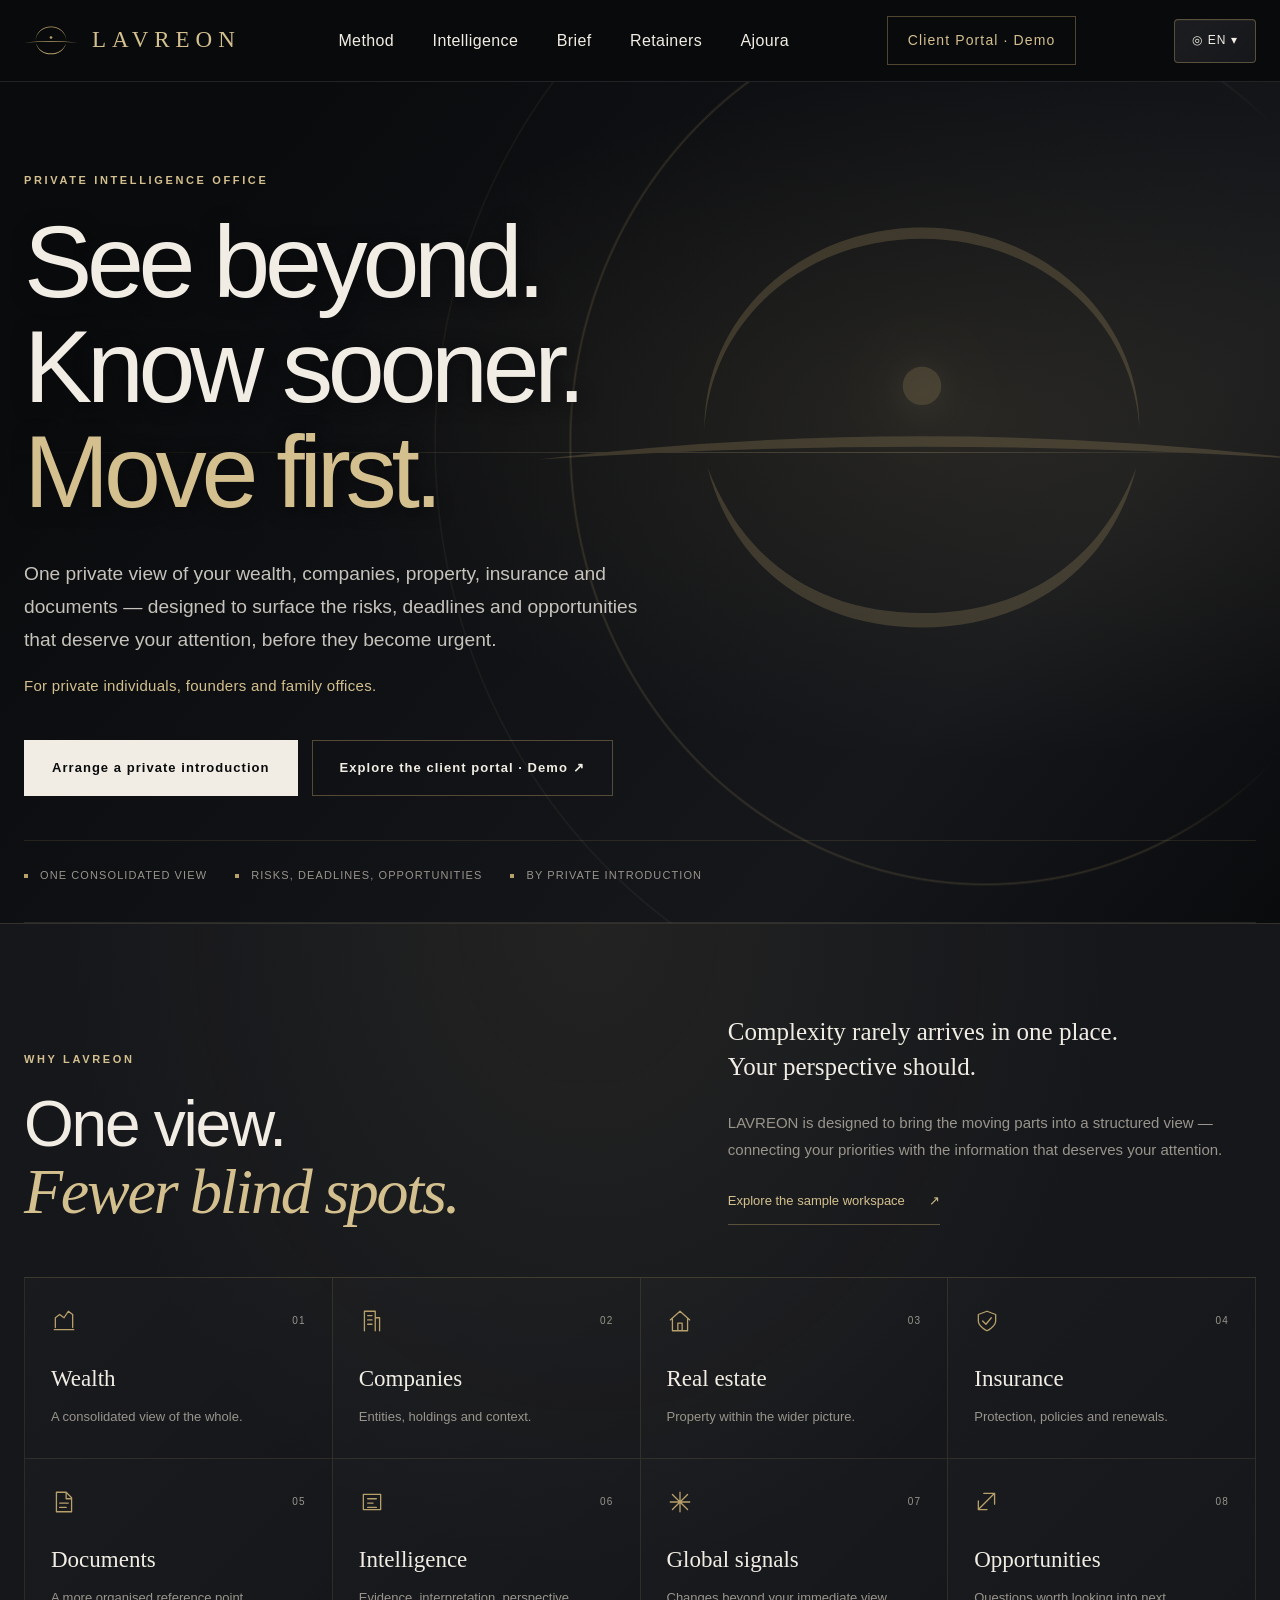
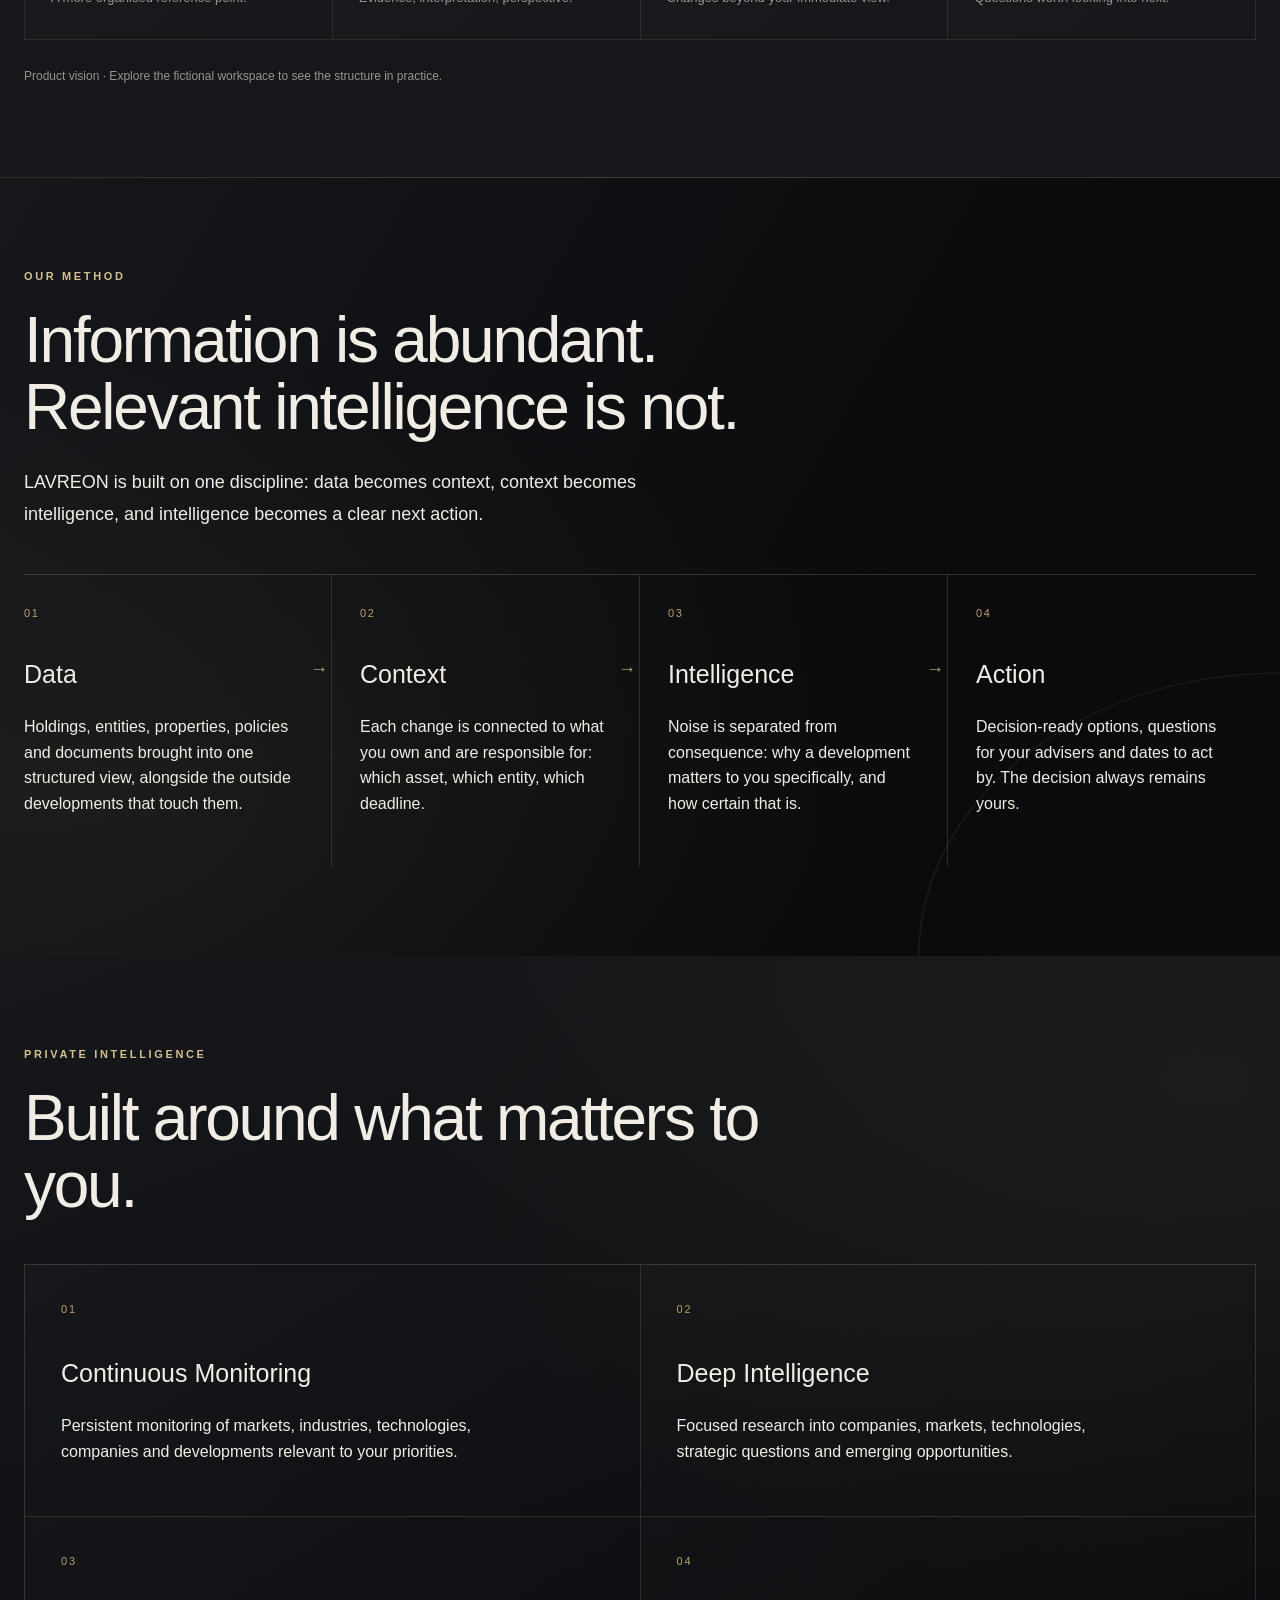
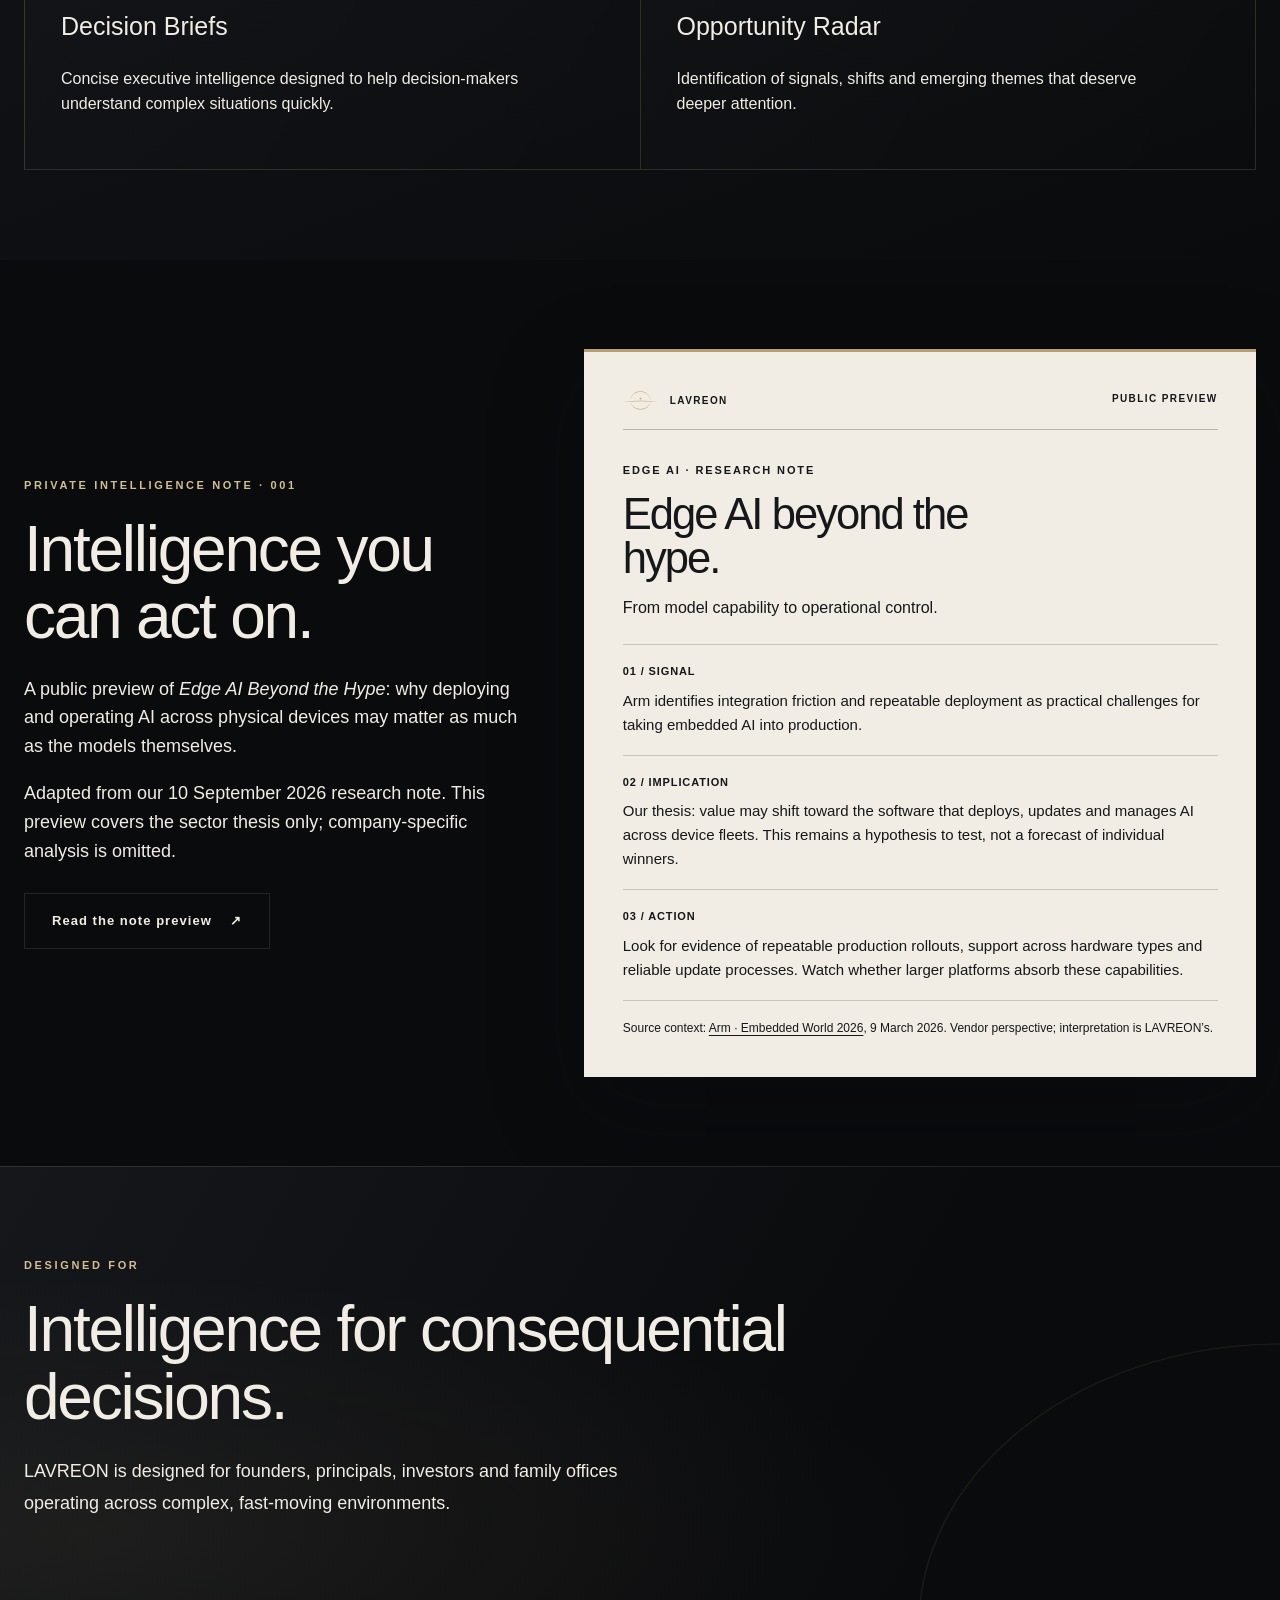
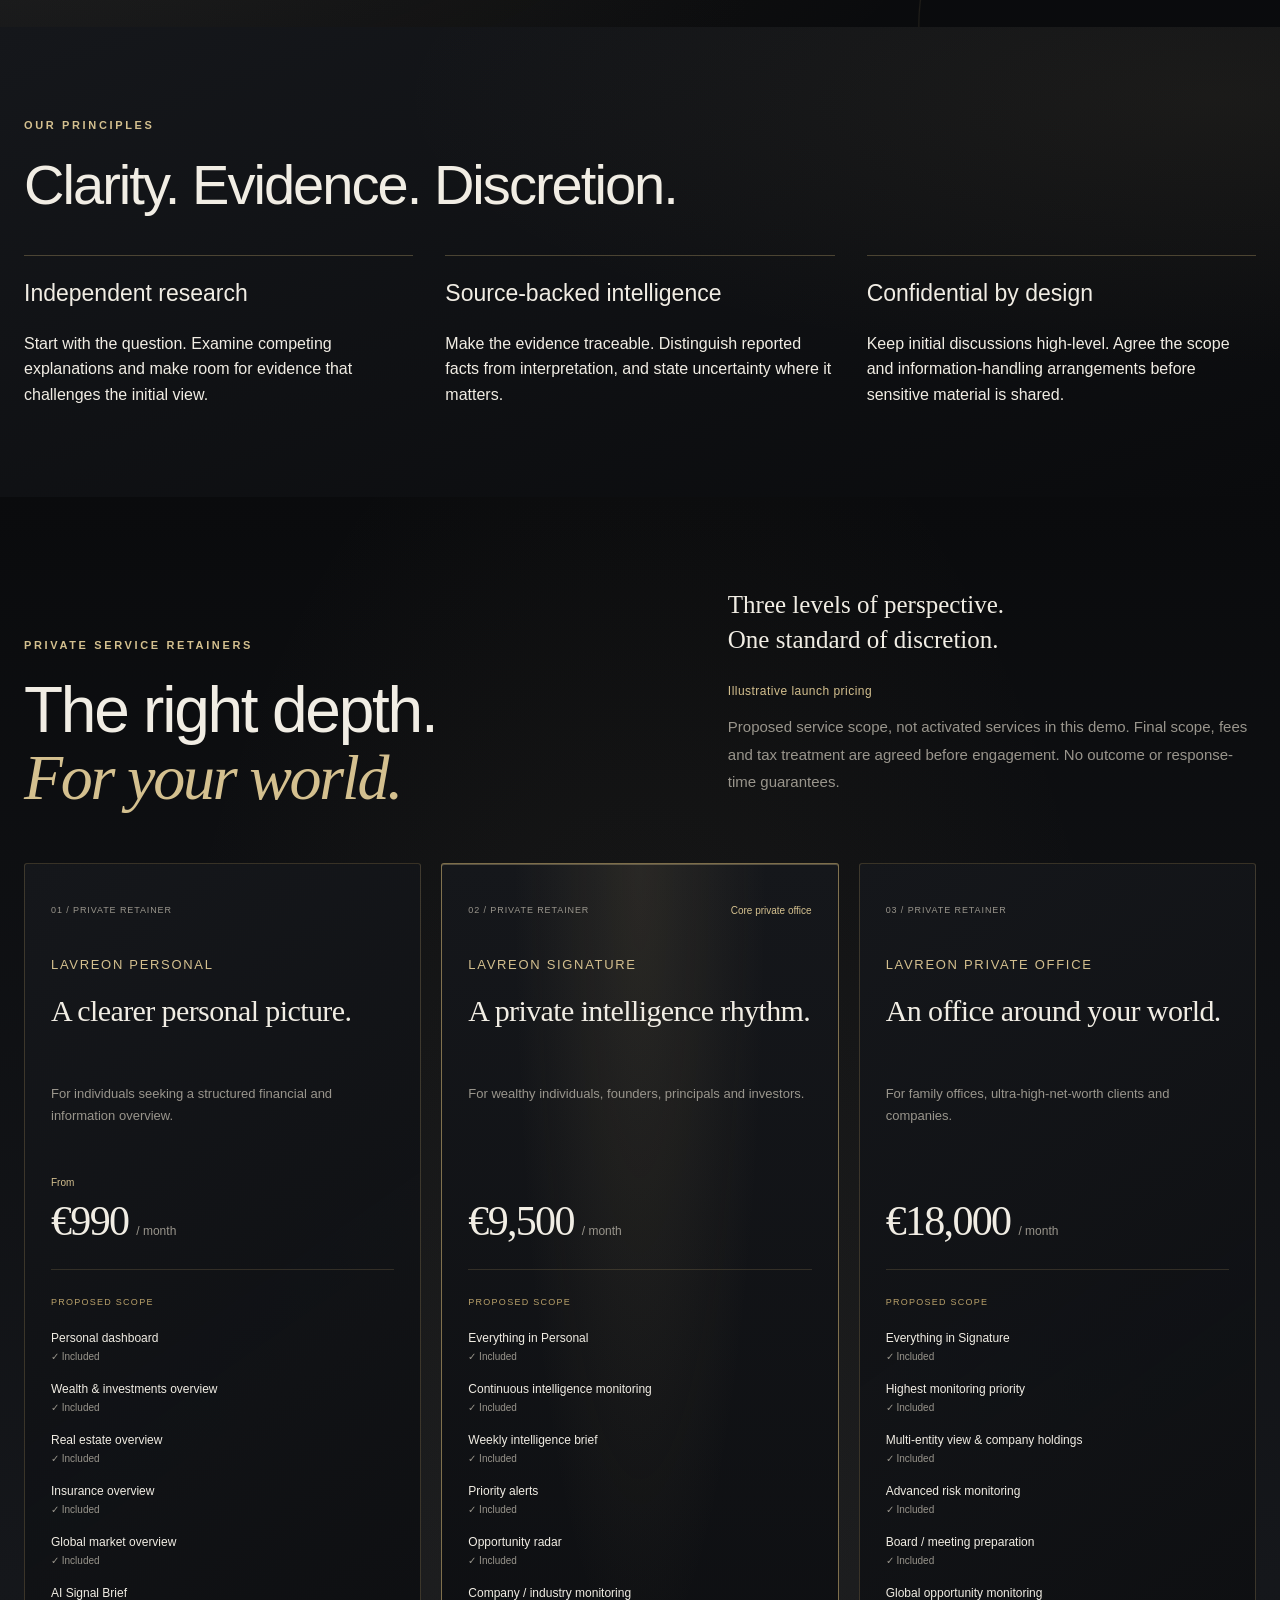
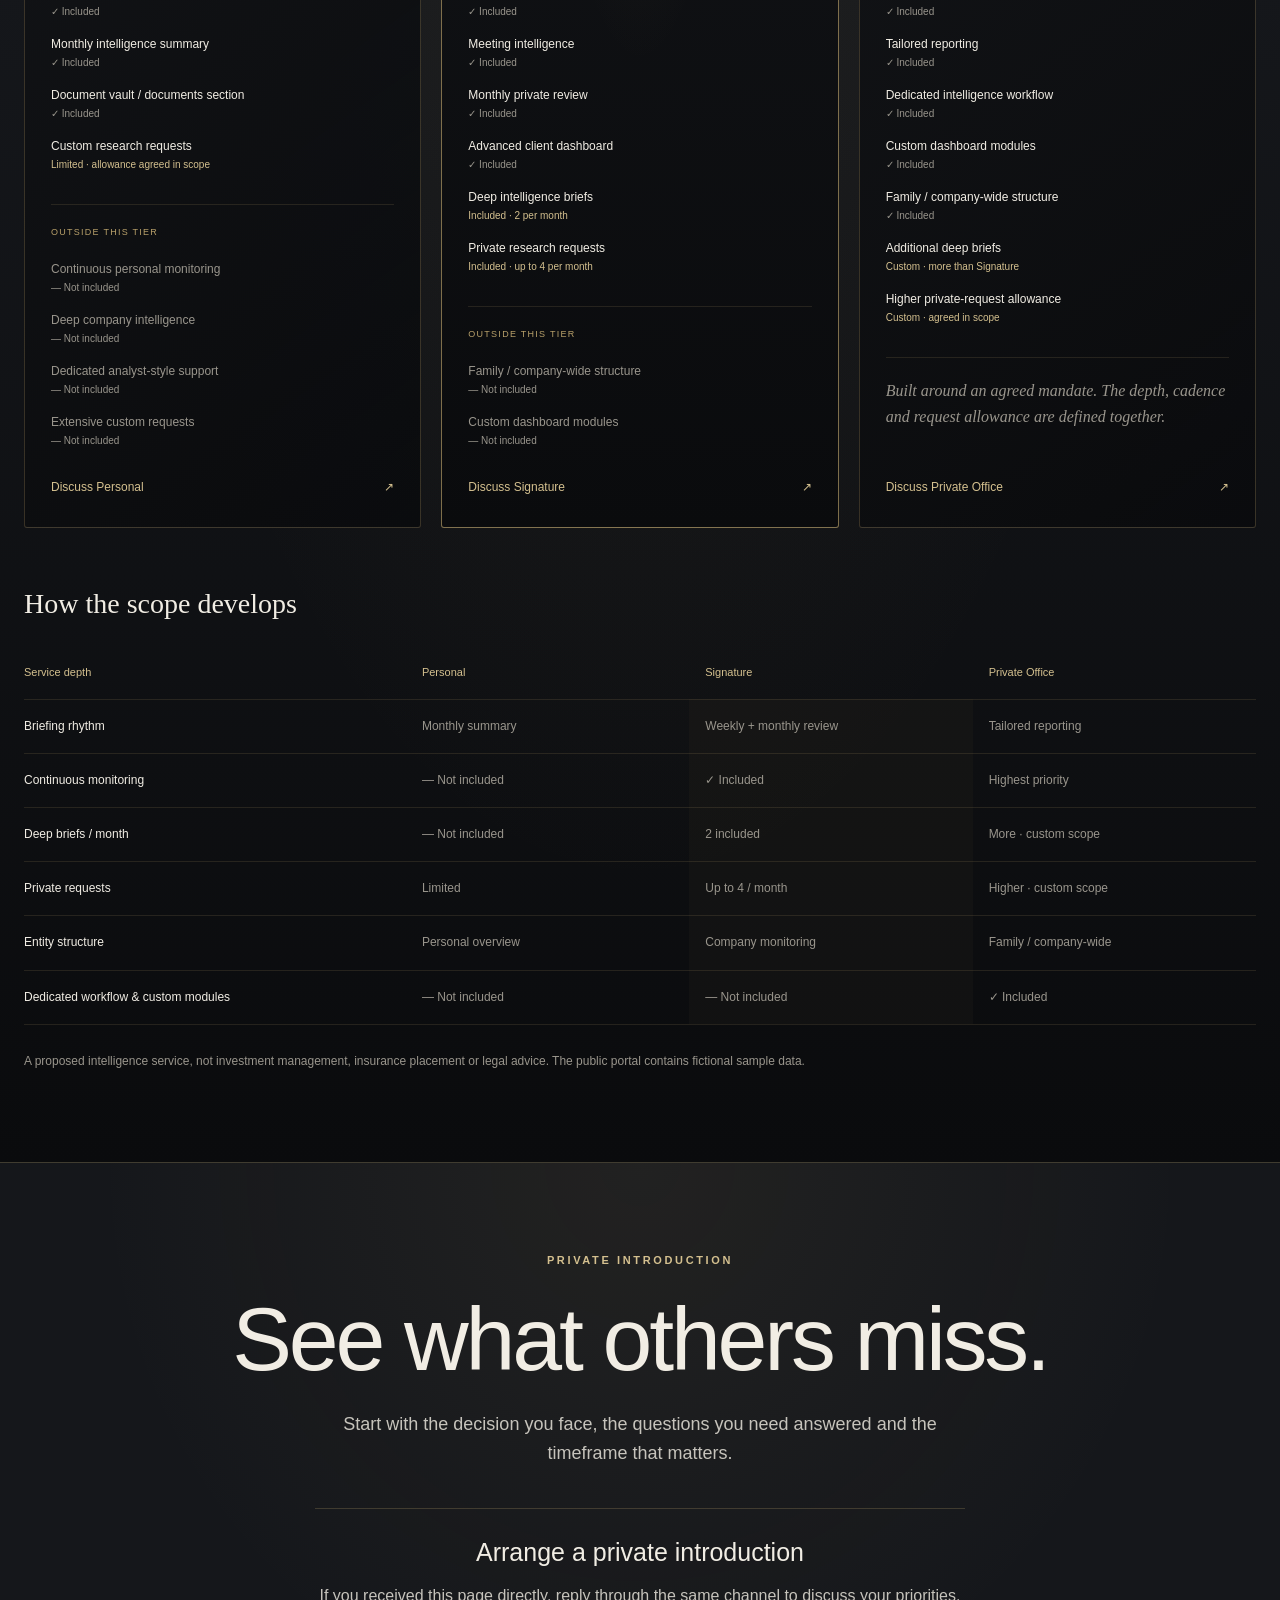
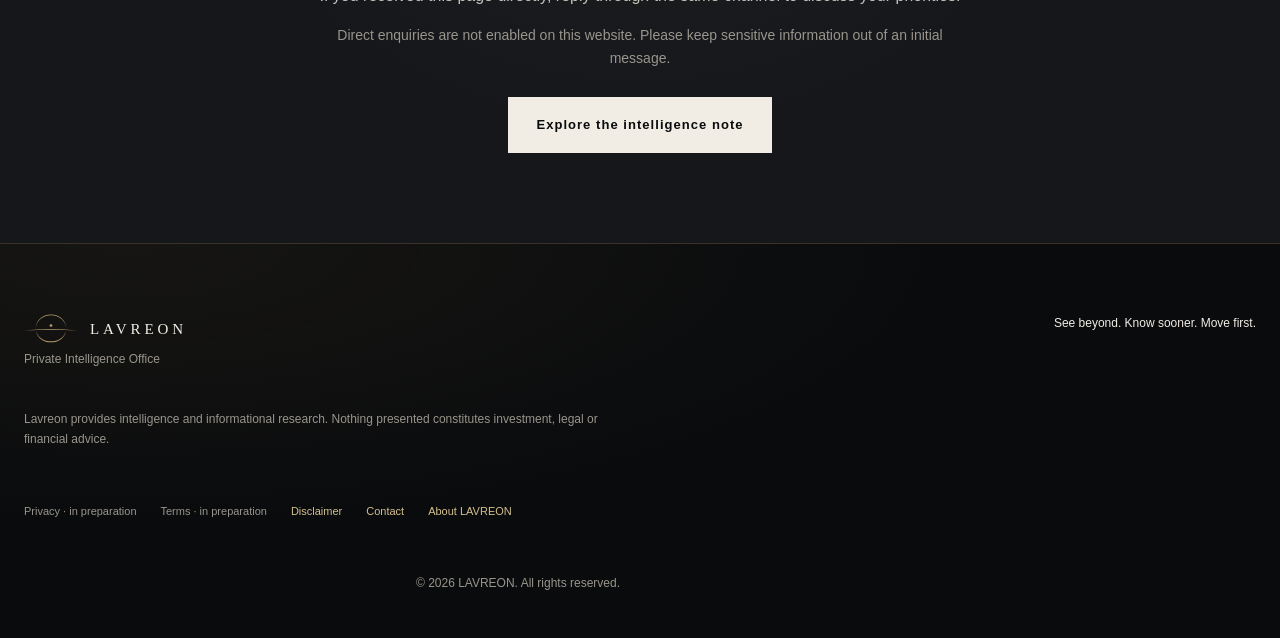
==== index.html @ 51b1acaf "Add Ajoura navigation and concept page" ====
<!DOCTYPE html>
<html lang="en">
<head>
  <meta charset="UTF-8">

  <meta name="viewport" content="width=device-width, initial-scale=1.0">

  <meta
    name="description"
    content="LAVREON is a private intelligence office: one discreet view of wealth, companies, property, insurance and documents for private individuals, founders and family offices."
  >

  <title>LAVREON — Private Intelligence Office</title>

  <link rel="icon" href="assets/favicon.svg" type="image/svg+xml">
  <link rel="apple-touch-icon" href="assets/apple-touch-icon.png">
  <meta name="theme-color" content="#0a0b0d">
  <meta property="og:type" content="website">
  <meta property="og:site_name" content="LAVREON">
  <meta property="og:title" content="LAVREON — Private Intelligence Office">
  <meta property="og:description" content="See beyond. Know sooner. Move first. One private view of wealth, companies, property, insurance and documents.">
  <meta property="og:url" content="https://mestarihannes.github.io/lavreon/">
  <meta property="og:image" content="https://mestarihannes.github.io/lavreon/assets/og-lavreon.png">
  <meta property="og:image:width" content="1200">
  <meta property="og:image:height" content="630">
  <meta property="og:image:alt" content="LAVREON — See beyond. Know sooner. Move first.">
  <meta name="twitter:card" content="summary_large_image">

  <script>try{if(sessionStorage.getItem('lavreon-intro-seen'))document.documentElement.classList.add('intro-skip')}catch{}</script>
  <link rel="stylesheet" href="styles.css?v=a11y-2">
<link rel="stylesheet" href="language.css?v=mobile-header-1">
<script src="translations-fi.js?v=fi-portal-1" defer></script>
<script src="language.js?v=fi-numbers-1" defer></script>
  <script src="intro.js?v=intro-short-1" defer></script>
  <script src="site.js?v=scope-1" defer></script>
<link rel="stylesheet" href="premium.css?v=contact-dark-1">
</head>

<body class="public-site">
  <div class="page-entry" aria-hidden="true"><img class="entry-symbol" src="assets/lavreon-symbol.svg" width="144" height="78" alt=""><span class="entry-wordmark">LAVREON<small>PRIVATE INTELLIGENCE OFFICE</small></span></div>
  <a class="skip-link" href="#main">Skip to content</a>

  <!-- Header -->
  <header class="site-header">
    <a class="brand" href="#top" aria-label="Lavreon home">
      <img class="brand-symbol" src="assets/lavreon-symbol.svg" width="54" height="30" alt=""><span class="brand-wordmark">LAVREON</span>
    </a>

    <button class="nav-toggle" type="button" aria-expanded="false" aria-controls="site-menu">Menu<span class="nav-toggle-icon" aria-hidden="true"></span></button>

    <nav class="navigation" id="site-menu" aria-label="Main navigation">
      <a href="#method">Method</a>
      <a href="#services">Intelligence</a>
      <a href="#brief">Brief</a>
      <a href="#pricing">Retainers</a>
      <a href="ajoura/" translate="no">Ajoura</a>
      <a class="nav-portal" href="dashboard.html">Client Portal · Demo</a>
    </nav>

    <a class="header-cta" href="dashboard.html">
      Client Portal · Demo
    </a>
  </header>


  <main id="main">

    <!-- Hero -->
    <section class="hero" id="top">
      <div class="hero-emblem" aria-hidden="true"><img src="assets/lavreon-symbol.svg" alt="" width="480" height="260"></div>

      <div class="hero-content">

        <p class="eyebrow">
          PRIVATE INTELLIGENCE OFFICE
        </p>

        <h1>
          <span>See beyond.</span>
          <span>Know sooner.</span>
          <span>Move first.</span>
        </h1>

        <p class="hero-description">
          One private view of your wealth, companies, property,
          insurance and documents — designed to surface the risks,
          deadlines and opportunities that deserve your attention,
          before they become urgent.
        </p>

        <p class="hero-audience">
          For private individuals, founders and family offices.
        </p>

        <div class="hero-actions">
          <a class="button button-primary" href="#contact">
            Arrange a private introduction
          </a>

          <a class="button button-secondary" href="dashboard.html">
            Explore the client portal · Demo <span aria-hidden="true">&nbsp;↗</span>
          </a>
        </div>

      </div>

      <div class="hero-meta">
        <span>One consolidated view</span>
        <span>Risks, deadlines, opportunities</span>
        <span>By private introduction</span>
      </div>

    </section>



    <section class="section why-section" id="why" aria-labelledby="why-heading">
      <div class="why-intro">
        <div><p class="eyebrow">WHY LAVREON</p><h2 id="why-heading">One view.<br><em>Fewer blind spots.</em></h2></div>
        <div class="why-context"><p>Complexity rarely arrives in one place. Your perspective should.</p><p class="muted-copy">LAVREON is designed to bring the moving parts into a structured view — connecting your priorities with the information that deserves your attention.</p><a class="quiet-link" href="dashboard.html">Explore the sample workspace <span aria-hidden="true">↗</span></a></div>
      </div>
      <div class="world-grid">
        <article class="world-item"><div class="world-item-top"><svg viewBox="0 0 24 24" aria-hidden="true"><path d="M4 18V9l4-3 4 3 4-6 4 3v12M3 20h18"/></svg><span class="world-index">01</span></div><h3>Wealth</h3><p>A consolidated view of the whole.</p></article>
        <article class="world-item"><div class="world-item-top"><svg viewBox="0 0 24 24" aria-hidden="true"><path d="M5 21V3h10v18M15 9h4v12M8 7h4M8 11h4M8 15h4"/></svg><span class="world-index">02</span></div><h3>Companies</h3><p>Entities, holdings and context.</p></article>
        <article class="world-item"><div class="world-item-top"><svg viewBox="0 0 24 24" aria-hidden="true"><path d="M3 11 12 3l9 8M5 10v11h14V10M10 21v-7h4v7"/></svg><span class="world-index">03</span></div><h3>Real estate</h3><p>Property within the wider picture.</p></article>
        <article class="world-item"><div class="world-item-top"><svg viewBox="0 0 24 24" aria-hidden="true"><path d="M12 3 4 6v6c0 5 8 9 8 9s8-4 8-9V6ZM8 12l3 3 5-6"/></svg><span class="world-index">04</span></div><h3>Insurance</h3><p>Protection, policies and renewals.</p></article>
        <article class="world-item"><div class="world-item-top"><svg viewBox="0 0 24 24" aria-hidden="true"><path d="M5 3h9l5 5v13H5ZM14 3v6h5M8 13h8M8 17h6"/></svg><span class="world-index">05</span></div><h3>Documents</h3><p>A more organised reference point.</p></article>
        <article class="world-item"><div class="world-item-top"><svg viewBox="0 0 24 24" aria-hidden="true"><path d="M4 5h16v14H4ZM8 9h8M8 13h5M8 17h8"/></svg><span class="world-index">06</span></div><h3>Intelligence</h3><p>Evidence, interpretation, perspective.</p></article>
        <article class="world-item"><div class="world-item-top"><svg viewBox="0 0 24 24" aria-hidden="true"><path d="M3 12h18M12 3v18M5 5l14 14M5 19 19 5"/></svg><span class="world-index">07</span></div><h3>Global signals</h3><p>Changes beyond your immediate view.</p></article>
        <article class="world-item"><div class="world-item-top"><svg viewBox="0 0 24 24" aria-hidden="true"><path d="M4 19 19 4M9 4h10v10M4 11v8h8"/></svg><span class="world-index">08</span></div><h3>Opportunities</h3><p>Questions worth looking into next.</p></article>
      </div>
      <p class="section-caption">Product vision · Explore the fictional workspace to see the structure in practice.</p>
    </section>

    <!-- Method -->
    <section class="section" id="method">

      <div class="section-heading">
        <p class="eyebrow">OUR METHOD</p>

        <h2>
          Information is abundant.<br>
          Relevant intelligence is not.
        </h2>

        <p>
          LAVREON is built on one discipline: data becomes context,
          context becomes intelligence, and intelligence becomes
          a clear next action.
        </p>
      </div>


      <ol class="method-grid">

        <li class="method-card">
          <span class="number">01</span>

          <h3>Data</h3>

          <p>
            Holdings, entities, properties, policies and documents
            brought into one structured view, alongside the outside
            developments that touch them.
          </p>
        </li>

        <li class="method-card">
          <span class="number">02</span>

          <h3>Context</h3>

          <p>
            Each change is connected to what you own and are
            responsible for: which asset, which entity, which deadline.
          </p>
        </li>

        <li class="method-card">
          <span class="number">03</span>

          <h3>Intelligence</h3>

          <p>
            Noise is separated from consequence: why a development
            matters to you specifically, and how certain that is.
          </p>
        </li>

        <li class="method-card">
          <span class="number">04</span>

          <h3>Action</h3>

          <p>
            Decision-ready options, questions for your advisers and
            dates to act by. The decision always remains yours.
          </p>
        </li>

      </ol>

    </section>


    <!-- Services -->
    <section class="section section-dark" id="services">

      <div class="section-heading">
        <p class="eyebrow">PRIVATE INTELLIGENCE</p>

        <h2>
          Built around what matters to you.
        </h2>
      </div>


      <div class="services-grid">

        <article class="service-card">
          <p class="service-label">01</p>

          <h3>Continuous Monitoring</h3>

          <p>
            Persistent monitoring of markets, industries,
            technologies, companies and developments relevant
            to your priorities.
          </p>
        </article>


        <article class="service-card">
          <p class="service-label">02</p>

          <h3>Deep Intelligence</h3>

          <p>
            Focused research into companies, markets, technologies,
            strategic questions and emerging opportunities.
          </p>
        </article>


        <article class="service-card">
          <p class="service-label">03</p>

          <h3>Decision Briefs</h3>

          <p>
            Concise executive intelligence designed to help
            decision-makers understand complex situations quickly.
          </p>
        </article>


        <article class="service-card">
          <p class="service-label">04</p>

          <h3>Opportunity Radar</h3>

          <p>
            Identification of signals, shifts and emerging themes
            that deserve deeper attention.
          </p>
        </article>

      </div>

    </section>


    <!-- Public adaptation of the existing intelligence note. -->
    <section class="section brief-section" id="brief" aria-labelledby="brief-heading">
      <div class="brief-copy">
        <p class="eyebrow">PRIVATE INTELLIGENCE NOTE · 001</p>
        <h2 id="brief-heading">Intelligence you can act on.</h2>
        <p>A public preview of <em>Edge AI Beyond the Hype</em>:
          why deploying and operating AI across physical devices
          may matter as much as the models themselves.</p>
        <p class="brief-context">Adapted from our <time datetime="2026-09-10">10 September 2026</time>
          research note. This preview covers the sector thesis only;
          company-specific analysis is omitted.</p>
        <a class="button button-secondary" href="#note-preview">Read the note preview <span aria-hidden="true">↗</span></a>
      </div>

      <article class="brief-preview" id="note-preview" aria-labelledby="note-title" tabindex="-1">
        <div class="brief-preview-top">
          <span class="note-brand"><img class="brand-symbol" src="assets/lavreon-symbol.svg" width="54" height="30" alt="">LAVREON</span>
          <span>PUBLIC PREVIEW</span>
        </div>
        <p class="brief-label">EDGE AI · RESEARCH NOTE</p>
        <h3 id="note-title">Edge AI beyond the hype.</h3>
        <p class="note-deck">From model capability to operational control.</p>
        <dl class="note-findings">
          <div>
            <dt>01 / Signal</dt>
            <dd>Arm identifies integration friction and repeatable deployment
              as practical challenges for taking embedded AI into production.</dd>
          </div>
          <div>
            <dt>02 / Implication</dt>
            <dd>Our thesis: value may shift toward the software that deploys,
              updates and manages AI across device fleets. This remains a
              hypothesis to test, not a forecast of individual winners.</dd>
          </div>
          <div>
            <dt>03 / Action</dt>
            <dd>Look for evidence of repeatable production rollouts,
              support across hardware types and reliable update processes.
              Watch whether larger platforms absorb these capabilities.</dd>
          </div>
        </dl>
        <p class="note-source">Source context:
          <a href="https://newsroom.arm.com/blog/arm-embedded-world-2026">Arm · Embedded World 2026</a>,
          9 March 2026. Vendor perspective; interpretation is LAVREON’s.</p>
      </article>
    </section>

    <!-- Who we serve -->
    <section class="section" id="about">

      <div class="section-heading">
        <p class="eyebrow">DESIGNED FOR</p>

        <h2>
          Intelligence for consequential decisions.
        </h2>

        <p>
          LAVREON is designed for founders, principals,
          investors and family offices operating across complex,
          fast-moving environments.
        </p>
      </div>

    </section>


    <section class="section section-dark principles-section" id="principles" aria-labelledby="principles-heading">
      <div class="section-heading">
        <p class="eyebrow">OUR PRINCIPLES</p>
        <h2 id="principles-heading">Clarity. Evidence. Discretion.</h2>
      </div>
      <div class="principles-grid">
        <article>
          <h3>Independent research</h3>
          <p>Start with the question. Examine competing explanations
            and make room for evidence that challenges the initial view.</p>
        </article>
        <article>
          <h3>Source-backed intelligence</h3>
          <p>Make the evidence traceable. Distinguish reported facts
            from interpretation, and state uncertainty where it matters.</p>
        </article>
        <article>
          <h3>Confidential by design</h3>
          <p>Keep initial discussions high-level. Agree the scope and
            information-handling arrangements before sensitive material is shared.</p>
        </article>
      </div>
    </section>


    <section class="section pricing-section" id="pricing" aria-labelledby="pricing-heading">
      <div class="pricing-intro"><div><p class="eyebrow">PRIVATE SERVICE RETAINERS</p><h2 id="pricing-heading">The right depth.<br><em>For your world.</em></h2></div><div><p>Three levels of perspective.<br>One standard of discretion.</p><p class="pricing-notice">Illustrative launch pricing</p><p class="muted-copy">Proposed service scope, not activated services in this demo. Final scope, fees and tax treatment are agreed before engagement. No outcome or response-time guarantees.</p></div></div>
      <div class="pricing-grid">
        <article class="pricing-card " aria-labelledby="tier-personal">
          <div class="retainer-label"><span>01 / PRIVATE RETAINER</span></div>
          <h3 id="tier-personal">LAVREON PERSONAL</h3><p class="tier-tag">A clearer personal picture.</p><p class="tier-audience">For individuals seeking a structured financial and information overview.</p>
          <p class="tier-price"><span class="price-prefix">From</span><strong>€990</strong><span>/ month</span></p>
          <details class="tier-scope" open><summary class="scope-heading">PROPOSED SCOPE</summary><ul class="tier-features"><li class="scope-included"><span>Personal dashboard</span><small>✓ Included</small></li><li class="scope-included"><span>Wealth & investments overview</span><small>✓ Included</small></li><li class="scope-included"><span>Real estate overview</span><small>✓ Included</small></li><li class="scope-included"><span>Insurance overview</span><small>✓ Included</small></li><li class="scope-included"><span>Global market overview</span><small>✓ Included</small></li><li class="scope-included"><span>AI Signal Brief</span><small>✓ Included</small></li><li class="scope-included"><span>Monthly intelligence summary</span><small>✓ Included</small></li><li class="scope-included"><span>Document vault / documents section</span><small>✓ Included</small></li><li class="scope-limited"><span>Custom research requests</span><small>Limited · allowance agreed in scope</small></li></ul>
          <div class="tier-exclusions"><p class="scope-heading">OUTSIDE THIS TIER</p><ul><li class="scope-excluded"><span>Continuous personal monitoring</span><small>— Not included</small></li><li class="scope-excluded"><span>Deep company intelligence</span><small>— Not included</small></li><li class="scope-excluded"><span>Dedicated analyst-style support</span><small>— Not included</small></li><li class="scope-excluded"><span>Extensive custom requests</span><small>— Not included</small></li></ul></div></details>
          <a class="retainer-action" href="#contact">Discuss Personal <span aria-hidden="true">↗</span></a>
        </article>
        <article class="pricing-card pricing-core" aria-labelledby="tier-signature">
          <div class="retainer-label"><span>02 / PRIVATE RETAINER</span><span class="core-label">Core private office</span></div>
          <h3 id="tier-signature">LAVREON SIGNATURE</h3><p class="tier-tag">A private intelligence rhythm.</p><p class="tier-audience">For wealthy individuals, founders, principals and investors.</p>
          <p class="tier-price"><strong>€9,500</strong><span>/ month</span></p>
          <details class="tier-scope" open><summary class="scope-heading">PROPOSED SCOPE</summary><ul class="tier-features"><li class="scope-included"><span>Everything in Personal</span><small>✓ Included</small></li><li class="scope-included"><span>Continuous intelligence monitoring</span><small>✓ Included</small></li><li class="scope-included"><span>Weekly intelligence brief</span><small>✓ Included</small></li><li class="scope-included"><span>Priority alerts</span><small>✓ Included</small></li><li class="scope-included"><span>Opportunity radar</span><small>✓ Included</small></li><li class="scope-included"><span>Company / industry monitoring</span><small>✓ Included</small></li><li class="scope-included"><span>Meeting intelligence</span><small>✓ Included</small></li><li class="scope-included"><span>Monthly private review</span><small>✓ Included</small></li><li class="scope-included"><span>Advanced client dashboard</span><small>✓ Included</small></li><li class="scope-limited"><span>Deep intelligence briefs</span><small>Included · 2 per month</small></li><li class="scope-limited"><span>Private research requests</span><small>Included · up to 4 per month</small></li></ul>
          <div class="tier-exclusions"><p class="scope-heading">OUTSIDE THIS TIER</p><ul><li class="scope-excluded"><span>Family / company-wide structure</span><small>— Not included</small></li><li class="scope-excluded"><span>Custom dashboard modules</span><small>— Not included</small></li></ul></div></details>
          <a class="retainer-action" href="#contact">Discuss Signature <span aria-hidden="true">↗</span></a>
        </article>
        <article class="pricing-card " aria-labelledby="tier-private-office">
          <div class="retainer-label"><span>03 / PRIVATE RETAINER</span></div>
          <h3 id="tier-private-office">LAVREON PRIVATE OFFICE</h3><p class="tier-tag">An office around your world.</p><p class="tier-audience">For family offices, ultra-high-net-worth clients and companies.</p>
          <p class="tier-price"><strong>€18,000</strong><span>/ month</span></p>
          <details class="tier-scope" open><summary class="scope-heading">PROPOSED SCOPE</summary><ul class="tier-features"><li class="scope-included"><span>Everything in Signature</span><small>✓ Included</small></li><li class="scope-included"><span>Highest monitoring priority</span><small>✓ Included</small></li><li class="scope-included"><span>Multi-entity view & company holdings</span><small>✓ Included</small></li><li class="scope-included"><span>Advanced risk monitoring</span><small>✓ Included</small></li><li class="scope-included"><span>Board / meeting preparation</span><small>✓ Included</small></li><li class="scope-included"><span>Global opportunity monitoring</span><small>✓ Included</small></li><li class="scope-included"><span>Tailored reporting</span><small>✓ Included</small></li><li class="scope-included"><span>Dedicated intelligence workflow</span><small>✓ Included</small></li><li class="scope-included"><span>Custom dashboard modules</span><small>✓ Included</small></li><li class="scope-included"><span>Family / company-wide structure</span><small>✓ Included</small></li><li class="scope-limited"><span>Additional deep briefs</span><small>Custom · more than Signature</small></li><li class="scope-limited"><span>Higher private-request allowance</span><small>Custom · agreed in scope</small></li></ul></details>
          <p class="bespoke-note">Built around an agreed mandate. The depth, cadence and request allowance are defined together.</p>
          <a class="retainer-action" href="#contact">Discuss Private Office <span aria-hidden="true">↗</span></a>
        </article>
      </div>
      <div class="comparison-wrap" tabindex="0" role="region" aria-label="Compare proposed retainers">
        <table class="retainer-comparison"><caption>How the scope develops</caption><thead><tr><th scope="col">Service depth</th><th scope="col">Personal</th><th scope="col">Signature</th><th scope="col">Private Office</th></tr></thead><tbody>
          <tr><th scope="row">Briefing rhythm</th><td data-tier="Personal">Monthly summary</td><td data-tier="Signature">Weekly + monthly review</td><td data-tier="Private Office">Tailored reporting</td></tr>
          <tr><th scope="row">Continuous monitoring</th><td data-tier="Personal">— Not included</td><td data-tier="Signature">✓ Included</td><td data-tier="Private Office">Highest priority</td></tr>
          <tr><th scope="row">Deep briefs / month</th><td data-tier="Personal">— Not included</td><td data-tier="Signature">2 included</td><td data-tier="Private Office">More · custom scope</td></tr>
          <tr><th scope="row">Private requests</th><td data-tier="Personal">Limited</td><td data-tier="Signature">Up to 4 / month</td><td data-tier="Private Office">Higher · custom scope</td></tr>
          <tr><th scope="row">Entity structure</th><td data-tier="Personal">Personal overview</td><td data-tier="Signature">Company monitoring</td><td data-tier="Private Office">Family / company-wide</td></tr>
          <tr><th scope="row">Dedicated workflow & custom modules</th><td data-tier="Personal">— Not included</td><td data-tier="Signature">— Not included</td><td data-tier="Private Office">✓ Included</td></tr>
        </tbody></table>
      </div>
      <p class="section-caption">A proposed intelligence service, not investment management, insurance placement or legal advice. The public portal contains fictional sample data.</p>
    </section>

    <!-- CTA -->
    <section class="contact-section" id="contact">

      <p class="eyebrow">
        PRIVATE INTRODUCTION
      </p>

      <h2>
        See what others miss.
      </h2>

      <p>
        Start with the decision you face, the questions you need answered
        and the timeframe that matters.
      </p>

      <div class="contact-guidance">
        <h3>Arrange a private introduction</h3>
        <p>If you received this page directly, reply through the same
          channel to discuss your priorities.</p>
        <p class="contact-status">Direct enquiries are not enabled on this website.
          Please keep sensitive information out of an initial message.</p>
        <a class="button button-primary" href="#brief">Explore the intelligence note</a>
      </div>

    </section>

  </main>


  <!-- Footer -->
  <footer class="site-footer">

    <div>
      <span class="footer-brand"><img class="brand-symbol" src="assets/lavreon-symbol.svg" width="54" height="30" alt=""><strong>LAVREON</strong></span>
      <p>Private Intelligence Office</p>
    </div>

    <div class="footer-tagline">
      See beyond. Know sooner. Move first.
    </div>

    <p class="disclaimer" id="disclaimer">
      Lavreon provides intelligence and informational research.
      Nothing presented constitutes investment, legal or financial advice.
    </p>

    <div class="footer-trust" aria-label="Website information"><span aria-disabled="true">Privacy · in preparation</span><span aria-disabled="true">Terms · in preparation</span><a href="#disclaimer">Disclaimer</a><a href="#contact">Contact</a><a href="#about">About LAVREON</a></div>
    <p class="copyright">
      © 2026 LAVREON. All rights reserved.
    </p>

  </footer>

</body>
</html>
---- styles.css ----
:root {
  --bg: #0a0b0d;
  --bg-soft: #15171b;
  --bg-elevated: #15171b;

  --text: #f1ede4;
  --text-soft: #f1ede4;
  --text-muted: #99958c;

  --gold: #b8a06a;
  --gold-light: #d4c08f;
  --border: rgba(241, 237, 228, 0.11);
  --border-gold: rgba(184, 160, 106, 0.35);

  --max-width: 1240px;
  --side-padding: max(24px, calc((100vw - var(--max-width)) / 2));

  --transition: 220ms ease;
}


/* =========================
   RESET
========================= */

*,
*::before,
*::after {
  box-sizing: border-box;
}

html {
  scroll-behavior: smooth;
}

body {
  margin: 0;
  background: var(--bg);
  color: var(--text);
  font-family:
    "Helvetica Neue",
    Helvetica,
    Arial,
    sans-serif;
  font-size: 16px;
  line-height: 1.6;
  -webkit-font-smoothing: antialiased;
}

a {
  color: inherit;
  text-decoration: none;
}

button,
a {
  -webkit-tap-highlight-color: transparent;
}

::selection {
  background: var(--gold);
  color: var(--bg);
}


/* =========================
   HEADER
========================= */

.site-header {
  position: sticky;
  top: 0;
  z-index: 1000;

  width: 100%;
  min-height: 82px;

  display: flex;
  align-items: center;
  justify-content: space-between;
  gap: 40px;

  padding: 0 var(--side-padding);

  background: rgba(10, 11, 13, 0.88);
  border-bottom: 1px solid var(--border);

  backdrop-filter: blur(18px);
  -webkit-backdrop-filter: blur(18px);
}

.brand {
  font-size: 18px;
  font-weight: 600;
  letter-spacing: 0.34em;
  white-space: nowrap;
}

.navigation {
  display: flex;
  align-items: center;
  gap: clamp(22px, 3vw, 44px);
}

.navigation a {
  position: relative;

  color: var(--text-soft);
  font-size: 14px;
  letter-spacing: 0.08em;

  transition:
    color var(--transition),
    opacity var(--transition);
}

.navigation a:hover {
  color: var(--text);
}

.navigation a::after {
  content: "";
  position: absolute;
  left: 0;
  bottom: -8px;

  width: 0;
  height: 1px;

  background: var(--gold);

  transition: width var(--transition);
}

.navigation a:hover::after {
  width: 100%;
}

.header-cta {
  padding: 12px 20px;

  border: 1px solid var(--border-gold);
  color: var(--gold-light);

  font-size: 12px;
  letter-spacing: 0.08em;

  transition:
    background var(--transition),
    color var(--transition),
    border-color var(--transition);
}

.header-cta:hover {
  background: var(--gold);
  color: var(--bg);
  border-color: var(--gold);
}


/* =========================
   TYPOGRAPHY
========================= */

.eyebrow {
  margin: 0 0 22px;

  color: var(--gold);
  font-size: 11px;
  font-weight: 600;
  letter-spacing: 0.24em;
  text-transform: uppercase;
}

h1,
h2,
h3,
p {
  margin-top: 0;
}

h1,
h2,
h3 {
  font-weight: 400;
}

h2 {
  margin-bottom: 24px;

  font-size: clamp(36px, 5vw, 68px);
  line-height: 1.05;
  letter-spacing: -0.035em;
}

h3 {
  font-size: 25px;
  line-height: 1.2;
}


/* =========================
   HERO
========================= */

.hero {
  position: relative;
  overflow: hidden;

  min-height: calc(100vh - 82px);

  display: flex;
  flex-direction: column;
  justify-content: space-between;

  padding:
    clamp(76px, 7vw, 108px)
    var(--side-padding)
    38px;
}



.hero::after {
  content: "";
  position: absolute;
  left: var(--side-padding);
  right: var(--side-padding);
  bottom: 0;

  height: 1px;

  background: var(--border);
}

.hero-content {
  position: relative;
  z-index: 1;

  width: min(1100px, 100%);
  margin-left: clamp(0px, 2vw, 30px);
}

.hero h1 {
  margin: 0;

  font-size: clamp(64px, 8vw, 128px);
  line-height: 0.91;
  letter-spacing: -0.055em;
  max-width: 1100px;
}

.hero h1 span {
  display: block;
}

.hero h1 span:nth-child(2) {
  color: var(--text-soft);
}

.hero h1 span:nth-child(3) {
  color: var(--gold-light);
}

.hero-description {
  width: min(680px, 100%);

  margin: 48px 0 0;

  color: var(--text-soft);
  font-size: clamp(18px, 1.5vw, 22px);
  line-height: 1.7;
}

.hero-actions {
  display: flex;
  flex-wrap: wrap;
  gap: 14px;

  margin-top: 42px;
}

.button {
  display: inline-flex;
  align-items: center;
  justify-content: center;

  min-height: 56px;
  padding: 14px 27px;

  font-size: 13px;
  font-weight: 600;
  letter-spacing: 0.08em;

  transition:
    transform var(--transition),
    background var(--transition),
    color var(--transition),
    border-color var(--transition);
}

.button:hover {
  transform: translateY(-2px);
}

.button-primary {
  background: var(--text);
  color: var(--bg);
  border: 1px solid var(--text);
}

.button-primary:hover {
  background: var(--gold-light);
  border-color: var(--gold-light);
}

.button-secondary {
  border: 1px solid var(--border);
  color: var(--text-soft);
}

.button-secondary:hover {
  border-color: var(--text-soft);
  color: var(--text);
}

.hero-meta {
  position: relative;
  z-index: 1;

  display: flex;
  flex-wrap: wrap;
  gap: 34px;

  margin-top: 90px;

  color: var(--text-muted);
  font-size: 11px;
  letter-spacing: 0.1em;
  text-transform: uppercase;
}


/* =========================
   GENERAL SECTIONS
========================= */

.section {
  width: 100%;

  padding:
    clamp(100px, 12vw, 180px)
    var(--side-padding);
}

.section-heading {
  width: min(850px, 100%);
}

.section-heading > p:last-child {
  width: min(650px, 100%);

  color: var(--text-soft);
  font-size: 18px;
  line-height: 1.8;
}

.section-dark {
  background: var(--bg-soft);
}


/* =========================
   METHOD
========================= */

.method-grid {
  display: grid;
  grid-template-columns: repeat(3, 1fr);

  margin-top: 90px;

  border-top: 1px solid var(--border);
}

.method-card {
  min-height: 320px;

  padding: 30px 34px 34px 0;

  border-right: 1px solid var(--border);
}

.method-card:not(:first-child) {
  padding-left: 34px;
}

.method-card:last-child {
  border-right: 0;
}

.number {
  display: block;

  margin-bottom: 70px;

  color: var(--gold);
  font-size: 11px;
  letter-spacing: 0.15em;
}

.method-card p {
  max-width: 330px;

  color: var(--text-soft);
}


/* =========================
   SERVICES
========================= */

.services-grid {
  display: grid;
  grid-template-columns: repeat(2, 1fr);

  margin-top: 85px;

  border-top: 1px solid var(--border);
  border-left: 1px solid var(--border);
}

.service-card {
  min-height: 330px;

  padding: 36px;

  border-right: 1px solid var(--border);
  border-bottom: 1px solid var(--border);

  transition:
    background var(--transition),
    transform var(--transition);
}

.service-card:hover {
  background: rgba(241, 237, 228, 0.025);
}

.service-label {
  margin-bottom: 80px;

  color: var(--gold);
  font-size: 11px;
  letter-spacing: 0.16em;
}

.service-card p:last-child {
  max-width: 470px;

  color: var(--text-soft);
}


/* =========================
   BRIEF
========================= */

.brief-section {
  display: grid;
  grid-template-columns: 0.9fr 1.1fr;
  gap: clamp(60px, 9vw, 140px);

  align-items: center;
}

.brief-copy > p:not(.eyebrow) {
  max-width: 500px;

  color: var(--text-soft);
  font-size: 18px;
}



.brief-preview {
  position: relative;

  min-height: 560px;

  padding: clamp(28px, 5vw, 58px);

  background: #f1ede4;
  color: #15171b;

  box-shadow:
    0 30px 80px rgba(10, 11, 13, 0.35);

  transform: rotate(1.4deg);
  transition: transform 350ms ease;
}

.brief-preview:hover {
  transform: rotate(0deg) translateY(-5px);
}

.brief-preview-top {
  display: flex;
  justify-content: space-between;

  padding-bottom: 18px;

  border-bottom: 1px solid rgba(10, 11, 13, 0.25);

  font-size: 9px;
  font-weight: 700;
  letter-spacing: 0.14em;
}

.brief-label {
  margin-top: 80px;

  color: #15171b;
  font-size: 10px;
  font-weight: 700;
  letter-spacing: 0.17em;
}

.brief-preview h3 {
  max-width: 440px;

  margin-top: 22px;

  font-size: clamp(38px, 4vw, 60px);
  line-height: 1;
  letter-spacing: -0.045em;
}

.brief-line {
  width: 100%;
  height: 1px;

  margin-top: 28px;

  background: rgba(10, 11, 13, 0.18);
}

.brief-line.short {
  width: 68%;
}

.brief-verdict {
  position: absolute;
  left: clamp(28px, 5vw, 58px);
  bottom: 48px;

  font-size: 10px;
  font-weight: 700;
  letter-spacing: 0.11em;
}


/* =========================
   CONTACT
========================= */

.contact-section {
  padding:
    clamp(120px, 14vw, 210px)
    var(--side-padding);

  text-align: center;

  background: #f1ede4;
  color: #0a0b0d;
}

.contact-section .eyebrow {
  color: #15171b;
}

.contact-section h2 {
  margin-left: auto;
  margin-right: auto;

  max-width: 900px;

  font-size: clamp(50px, 7vw, 100px);
}

.contact-section > p:not(.eyebrow) {
  max-width: 600px;

  margin: 0 auto 40px;

  color: #15171b;
  font-size: 18px;
}

.contact-section .button-primary {
  background: #0a0b0d;
  color: #f1ede4;
  border-color: #0a0b0d;
}


/* =========================
   FOOTER
========================= */

.site-footer {
  display: grid;
  grid-template-columns: 1fr 1fr;
  gap: 40px;

  padding:
    70px
    var(--side-padding)
    45px;

  border-top: 1px solid var(--border);

  color: var(--text-muted);
  font-size: 12px;
}

.site-footer strong {
  color: var(--text);
  font-size: 15px;
  letter-spacing: 0.25em;
}

.site-footer p {
  margin-bottom: 0;
}

.footer-tagline {
  text-align: right;

  color: var(--text-soft);
}

.disclaimer {
  max-width: 600px;

  line-height: 1.7;
}

.copyright {
  text-align: right;
}


/* =========================
   ACCESSIBILITY
========================= */

a:focus-visible {
  outline: 1px solid var(--gold-light);
  outline-offset: 5px;
}


/* =========================
   RESPONSIVE
========================= */

@media (max-width: 900px) {

  .site-header {
    min-height: 70px;
  }

  .navigation {
    display: none;
  }

  .header-cta {
    font-size: 10px;
    padding: 8px 12px;
  }

  .hero {
    min-height: calc(100vh - 70px);
  }

  .hero h1 {
    line-height: 0.96;
  }

  .method-grid {
    grid-template-columns: 1fr;
  }

  .method-card,
  .method-card:not(:first-child) {
    min-height: auto;

    padding: 32px 0 45px;

    border-right: 0;
    border-bottom: 1px solid var(--border);
  }

  .number {
    margin-bottom: 42px;
  }

  .services-grid {
    grid-template-columns: 1fr;
  }

  .brief-section {
    grid-template-columns: 1fr;
  }

  .brief-preview {
    min-height: 500px;
  }

  .site-footer {
    grid-template-columns: 1fr;
  }

  .footer-tagline,
  .copyright {
    text-align: left;
  }

}


@media (max-width: 560px) {

  .brand {
    font-size: 14px;
    letter-spacing: 0.25em;
  }

  .header-cta {
    font-size: 9px;
  }

  .hero {
    padding-top: 90px;
  }

  .hero-description {
    margin-top: 35px;
  }

  .hero-actions {
    flex-direction: column;
  }

  .button {
    width: 100%;
  }

  .hero-meta {
    flex-direction: column;
    gap: 10px;
  }

  .service-card {
    min-height: 280px;
    padding: 28px;
  }

  .service-label {
    margin-bottom: 55px;
  }

  .brief-preview {
    min-height: 440px;
  }

}

/* Finishing details: responsive rhythm, navigation and keyboard access. */
html { scroll-padding-top: 110px; }
.navigation a { display: inline-flex; align-items: center; min-height: 44px; }
.navigation a::after { bottom: 4px; }
.header-cta { white-space: nowrap; text-align: center; }
.hero-content { max-width: calc(100% - clamp(0px, 2vw, 30px)); }
.hero-meta { margin-top: 64px; padding-top: 24px; gap: 28px; }
.hero-meta span { display: inline-flex; align-items: center; gap: 12px; }
.hero-meta span::before { content: ''; width: 4px; height: 4px; background: var(--gold); }
.section { padding-top: clamp(80px, 9vw, 136px); padding-bottom: clamp(80px, 9vw, 136px); }
.method-grid, .services-grid { margin-top: 64px; }
.service-card { min-height: 300px; }
.brief-preview { transform: none; border-top: 3px solid var(--gold); }
.brief-preview-top { gap: 16px; }
.brief-preview:hover { transform: translateY(-4px); }
.contact-section .button-primary:hover { background: #15171b; border-color: #15171b; }
.contact-section a:focus-visible { outline-color: #0a0b0d; outline-width: 2px; }

@media (max-width: 1100px) {
  .site-header { gap: 22px; }
  .navigation { gap: 22px; }
  .hero-content { margin-left: 0; max-width: 100%; }
}

@media (max-width: 900px) {
  html { scroll-padding-top: 136px; }
  .site-header { flex-wrap: wrap; gap: 0 16px; padding-top: 14px; padding-bottom: 8px; }
  .brand { margin-right: auto; }
  .header-cta { min-height: 44px; display: inline-flex; align-items: center; font-size: 11px; }
  .navigation { display: flex; order: 3; width: 100%; justify-content: space-between; gap: 12px; }
  .navigation a { font-size: 12px; }
  .hero { min-height: auto; padding-top: 72px; }

  .hero h1 { font-size: clamp(48px, 9.5vw, 86px); }
  .hero-description { max-width: 600px; }
  .method-card p { max-width: 600px; }
  .number { margin-bottom: 28px; }
  .brief-section { gap: 48px; }
}

@media (max-width: 560px) {
  .brand { font-size: 15px; }
  .header-cta { max-width: 155px; padding: 8px 10px; font-size: 10px; letter-spacing: .025em; }
  .hero { padding-top: 58px; }
  .hero h1 { font-size: clamp(43px, 10.7vw, 60px); letter-spacing: -.05em; line-height: 1; }

  .eyebrow { font-size: 10px; letter-spacing: .18em; }
  .hero-description { font-size: 18px; line-height: 1.65; }
  .hero-actions { margin-top: 30px; }
  .button { font-size: 12px; letter-spacing: .045em; padding-inline: 16px; }
  .hero-meta { margin-top: 40px; }
  h2 { font-size: clamp(32px, 8.5vw, 46px); line-height: 1.1; }
  .method-grid, .services-grid { margin-top: 42px; }
  .service-card { min-height: auto; }
  .service-label { margin-bottom: 40px; }
  .brief-preview { padding: 26px; min-height: 430px; }
  .brief-preview-top { font-size: 8px; letter-spacing: .08em; }
  .brief-label { margin-top: 52px; }
  .brief-preview h3 { font-size: 36px; }
  .brief-verdict { left: 26px; bottom: 30px; font-size: 9px; letter-spacing: .05em; }
  .contact-section { padding-top: 88px; padding-bottom: 88px; }
  .contact-section h2 { font-size: clamp(42px, 11vw, 60px); }
  .site-footer { gap: 28px; padding-top: 48px; }
}

@media (prefers-reduced-motion: reduce) {
  html { scroll-behavior: auto; }
  *, *::before, *::after { transition: none !important; }
  .button:hover, .brief-preview:hover { transform: none; }
}

/* Prospect-ready editorial layout, preserving the existing brand palette. */
.skip-link { position: fixed; top: 12px; left: 24px; z-index: 1100; padding: 12px 18px; background: var(--text); color: var(--bg); transform: translateY(-160%); }
.skip-link:focus { transform: none; }
.navigation a { color: var(--text); font-size: 16px; letter-spacing: .025em; }
.header-cta { min-height: 44px; display: inline-flex; align-items: center; font-size: 14px; }
.hero { min-height: auto; padding-top: clamp(60px, 6vw, 88px); }
.hero-content { margin-left: 0; max-width: 100%; }
.hero-description { margin-top: 36px; }
.hero-meta { margin-top: 44px; }
.section { padding-block: clamp(64px, 7vw, 100px); }
.method-grid, .services-grid { margin-top: 44px; }
.method-card { min-height: auto; }
.number { margin-bottom: 36px; }
.service-card { min-height: auto; }
.service-label { margin-bottom: 40px; }
.brief-section { grid-template-columns: minmax(0, .85fr) minmax(0, 1.15fr); gap: clamp(36px, 5vw, 72px); }
.brief-copy .brief-context { font-size: 15px; color: var(--text-muted); margin-bottom: 28px; }
.brief-copy .button { gap: 18px; }
.brief-preview { min-height: 0; padding: clamp(26px, 3vw, 44px); }
.brief-preview:hover { transform: none; }
.brief-label { margin-top: 32px; margin-bottom: 14px; color: #15171b; font-size: 11px; }
.brief-preview h3 { font-size: clamp(32px, 3.4vw, 48px); margin-top: 0; margin-bottom: 16px; }
.brief-preview-top { font-size: 10px; flex-wrap: wrap; }
.note-deck { color: #15171b; line-height: 1.5; }
.note-findings { margin: 24px 0 0; }
.note-findings > div { padding: 18px 0; border-top: 1px solid rgba(10,11,13,.18); }
.note-findings dt { font-size: 11px; font-weight: 700; letter-spacing: .08em; text-transform: uppercase; color: #15171b; margin-bottom: 8px; }
.note-findings dd { margin: 0; font-size: 15px; line-height: 1.6; }
.note-source { padding-top: 18px; margin-bottom: 0; border-top: 1px solid rgba(10,11,13,.18); font-size: 12px; color: #15171b; }
.note-source a { text-decoration: underline; text-underline-offset: 3px; padding-block: 12px; }
.brief-preview a:focus-visible, .brief-preview:focus-visible { outline: 2px solid #15171b; outline-offset: 5px; }
#about { border-top: 1px solid var(--border); }
.principles-section h2 { font-size: clamp(32px, 4.5vw, 56px); }
.principles-grid { display: grid; grid-template-columns: repeat(3, minmax(0, 1fr)); gap: 32px; margin-top: 40px; }
.principles-grid article { padding-top: 24px; border-top: 1px solid var(--border-gold); }
.principles-grid h3 { font-size: 23px; }
.principles-grid p { color: var(--text-soft); margin-bottom: 0; }
.contact-section { padding-block: clamp(68px, 7vw, 100px); }
.contact-guidance { max-width: 650px; margin: 0 auto; padding-top: 28px; border-top: 1px solid rgba(10,11,13,.2); }
.contact-guidance h3 { margin-bottom: 16px; }
.contact-guidance p { color: #15171b; }
.contact-status { font-size: 14px; }
.contact-guidance .button { margin-top: 14px; }
@media (max-width: 900px) {
  .navigation a { font-size: 14px; }
  .header-cta { font-size: 13px; }
  .brief-section { grid-template-columns: minmax(0, 1fr); gap: 36px; }
  .principles-grid { grid-template-columns: 1fr; gap: 24px; }
}
@media (max-width: 560px) {
  .site-header { gap: 0 12px; }
  .header-cta { max-width: none; font-size: 12px; padding-inline: 12px; }
  .navigation { gap: 8px; }
  .navigation a { font-size: 13px; letter-spacing: 0; }
  .hero { padding-top: 48px; }
  .hero h1 { font-size: clamp(39px, 10.7vw, 60px); }
  .hero-meta { margin-top: 30px; }
  .brief-preview-top { font-size: 9px; gap: 8px; }
  .contact-section h2 { font-size: clamp(38px, 10vw, 56px); }
}

/* One short reveal (2.4s, once per session): a dim point warms, illuminates the mark, then opens the page. */
.page-entry { display: none; }
@media (prefers-reduced-motion: no-preference) {
  .page-entry { display: grid; place-items: center; position: fixed; inset: 0; z-index: 1050; pointer-events: none; background: var(--bg); animation: entry-reveal 2.4s ease both; }
  body:focus-within .page-entry { display: none; }
}


@keyframes entry-reveal {
  0%, 72% { opacity: 1; }
  100% { opacity: 0; visibility: hidden; }
}

/* Official mark, transcribed from the supplied LAVREON brand board. */
.brand { display: inline-flex; align-items: center; gap: 14px; }
.brand-symbol { display: block; flex-shrink: 0; object-fit: contain; }
.brand-wordmark, .site-footer strong { font-family: Georgia, 'Times New Roman', serif; font-weight: 400; letter-spacing: .26em; }
.brand-wordmark { font-size: 23px; }
.footer-brand, .note-brand { display: inline-flex; align-items: center; gap: 12px; }
.note-brand .brand-symbol { width: 35px; height: 20px; }
.hero-emblem { position: absolute; inset: 0; pointer-events: none; opacity: .17; --emblem-size: clamp(540px, 60vw, 960px); --horizon: 44%; }
.hero-emblem img { position: absolute; width: var(--emblem-size); height: auto; left: 72%; top: var(--horizon); transform: translate(-50%, -55.5%); }
.hero-emblem::before { content: ''; position: absolute; left: 0; right: 0; top: var(--horizon); height: 1px; background: var(--gold); }
.hero h1 { text-shadow: 0 2px 18px var(--bg); }
/* The opening light is aligned precisely with the dot in the SVG (y=103/260). */
.entry-symbol { position: absolute; width: 240px; height: 130px; left: 50%; top: 50%; transform: translate(-50%, -39.61538%); opacity: 0; }
.entry-wordmark { position: absolute; top: calc(50% + 102px); left: 0; right: 0; text-align: center; font: 24px Georgia, 'Times New Roman', serif; letter-spacing: .28em; padding-left: .28em; color: var(--text); opacity: 0; }
.entry-wordmark small { display: block; margin-top: 16px; font: 8px 'Helvetica Neue', Helvetica, Arial, sans-serif; letter-spacing: .2em; color: var(--gold-light); }
@media (prefers-reduced-motion: no-preference) {
  .entry-symbol { animation: entry-mark 2.4s ease both; }
  .entry-wordmark { animation: entry-type 2.4s ease both; }
}
@keyframes entry-mark {
  0%, 6% { opacity: 0; clip-path: circle(75% at 50% 39.61538%); }
  52%, 100% { opacity: 1; clip-path: circle(75% at 50% 39.61538%); }
}
@keyframes entry-type { 0%, 40% { opacity: 0; } 65%, 100% { opacity: 1; } }
@media (max-width: 900px) { .hero-emblem { opacity: .11; --emblem-size: 650px; } .hero-emblem img { left: 85%; } }
@media (max-width: 560px) {
  .brand { gap: 7px; }
  .brand .brand-symbol { width: 34px; height: 22px; }
  .brand-wordmark { font-size: 17px; letter-spacing: .15em; }
  .site-header { gap: 0 8px; }
  .header-cta { font-size: 10px; padding-inline: 8px; }
  .hero-emblem { --emblem-size: 530px; --horizon: 30%; opacity: .09; }
}

/* During the handoff only the dark backdrop fades; the mark keeps moving. */
.intro-running .page-entry { animation: none; background: transparent; overflow: hidden; }
.intro-running .page-entry::before { content: ''; position: absolute; inset: 0; background: var(--bg); animation: entry-backdrop 2.4s ease both; }
.intro-running .entry-symbol { animation: none; left: 0; top: 0; transform-origin: top left; }
.intro-running .hero-emblem img { visibility: hidden; }
.intro-running .entry-wordmark { top: calc(50% + min(136px, 31vw)); }
@keyframes entry-backdrop { 0%, 52% { opacity: 1; } 92%, 100% { opacity: 0; } }
.intro-running .entry-wordmark { animation-name: entry-type-transfer; }
@keyframes entry-type-transfer { 0%, 20% { opacity: 0; } 52% { opacity: 1; } 72%, 100% { opacity: 0; } }

/* Keep the first frame dark until cold-load assets and layout are ready. */
.intro-pending .page-entry { animation: none; background: var(--bg); }
.intro-pending .entry-symbol, .intro-pending .entry-wordmark { animation: none; opacity: 0; }
/* Returning visitors in the same session skip the reveal before first paint. */
.intro-skip .page-entry { display: none; }

/* Touch targets: at least 44px for the home link. */
.site-header .brand { min-height: 44px; }

/* Positioning: who LAVREON is for, directly beneath the promise. */
.hero-audience { margin: 18px 0 0; color: var(--gold-light); font-size: 15px; letter-spacing: .02em; }

/* Method: the four-step discipline DATA → CONTEXT → INTELLIGENCE → ACTION. */
ol.method-grid { list-style: none; padding: 0; margin-bottom: 0; grid-template-columns: repeat(4, minmax(0, 1fr)); }
.method-card:not(:first-child) { padding-left: 28px; }
.method-card { padding-right: 28px; }
.method-card h3 { position: relative; }
.method-card:not(:last-child) h3::after { content: '→'; position: absolute; right: -16px; color: var(--gold); font-size: 18px; transform: translateX(50%); }
@media (max-width: 1100px) {
  ol.method-grid { grid-template-columns: repeat(2, minmax(0, 1fr)); }
  .method-card:nth-child(2) { border-right: 0; }
  .method-card:nth-child(-n+2) { border-bottom: 1px solid var(--border); }
  .method-card:nth-child(3) { padding-left: 0; }
  .method-card h3::after { display: none; }
}
@media (max-width: 900px) {
  ol.method-grid { grid-template-columns: 1fr; }
  .method-card:nth-child(n) { padding-left: 0; padding-right: 0; }
}

/* Compact mobile header: brand, language and menu share one row; the menu opens on demand. */
.nav-toggle { display: none; }
@media (max-width: 900px) {
  html { scroll-padding-top: 84px; }
  .site-header { display: grid; grid-template-columns: minmax(0, 1fr) auto auto; align-items: center; gap: 8px 10px; min-height: 64px; padding-block: 10px; }
  .site-header .brand { grid-column: 1; grid-row: 1; margin-right: 0; }
  .site-header .language-switch { grid-column: 2; grid-row: 1; }
  .site-header .navigation { grid-column: 1 / -1; grid-row: 2; }
  .site-header .header-cta { grid-column: 1 / -1; grid-row: 3; justify-self: end; }
  .has-menu .nav-toggle { grid-column: 3; grid-row: 1; display: inline-flex; align-items: center; gap: 10px; min-height: 44px; padding: 10px 14px; font: 500 12px/1.4 'Helvetica Neue', Helvetica, Arial, sans-serif; letter-spacing: .08em; color: var(--text); background: var(--bg-soft); border: 1px solid #b8a06a66; border-radius: 4px; cursor: pointer; }
  .nav-toggle-icon { position: relative; width: 14px; height: 9px; border-block: 1px solid var(--gold-light); }
  .menu-open .nav-toggle-icon { height: 1px; border-bottom: 0; }
  .nav-toggle:focus-visible { outline: 2px solid var(--gold-light); outline-offset: 2px; }
  /* The open menu overlays the page, so anchor targets never shift while it closes. */
  .has-menu .header-cta, .has-menu:not(.menu-open) .navigation { display: none; }
  .has-menu .navigation { grid-area: auto; position: absolute; top: 100%; left: 0; right: 0; flex-direction: column; align-items: stretch; gap: 0; padding: 6px var(--side-padding) 18px; background: var(--bg); border-bottom: 1px solid #b8a06a40; box-shadow: 0 24px 40px #0a0b0d99; }
  .has-menu .navigation a { min-height: 48px; border-bottom: 1px solid var(--border); font-size: 16px; }
  .has-menu .navigation a::after { display: none; }
  .has-menu .navigation .nav-portal { justify-content: center; margin-top: 14px; border: 1px solid var(--border-gold); color: var(--gold-light); font-size: 13px; letter-spacing: .08em; }
}
.nav-portal { display: none !important; }
@media (max-width: 900px) { .has-menu .nav-portal { display: inline-flex !important; } }
@media (max-width: 420px) {
  .site-header { padding-inline: 16px; gap: 8px 8px; }
  .site-header .language-trigger { min-width: 0; padding-inline: 11px; }
  .has-menu .nav-toggle { gap: 8px; padding-inline: 12px; }
  .brand-wordmark { font-size: 16px; letter-spacing: .13em; }
}
---- language.css ----
/* Shared compact language disclosure, using the existing preference and translator. */
[hidden]{display:none!important}
.language-switch{position:relative;flex-shrink:0;z-index:30;direction:ltr}
.language-switch button{font:500 12px/1.4 Helvetica,Arial,sans-serif;color:#f1ede4;background:#15171b;border:1px solid #b8a06a66;cursor:pointer;min-height:44px;padding:10px 14px;border-radius:4px}
.language-trigger{min-width:82px;letter-spacing:.08em}
.language-options{position:absolute;top:calc(100% + 8px);right:0;width:206px;max-height:60vh;overflow:auto;padding:6px;background:#15171b;border:1px solid #b8a06a66;border-radius:6px;box-shadow:0 18px 48px #0009}
.language-options button{display:block;width:100%;text-align:start;border-color:transparent;background:transparent}
.language-options button[aria-pressed=true]{color:#d4c08f;background:#b8a06a18}
.language-switch button:hover{background:#b8a06a20}.language-switch button:focus-visible{outline:2px solid #d4c08f;outline-offset:2px}
.site-header{gap:22px}.hero h1,.card-top h2{overflow-wrap:anywhere}.stat-bottom small{white-space:normal}
html[dir=rtl] .sidebar{right:0;left:auto;border-left:1px solid #b8a06a33;border-right:0}html[dir=rtl] .workspace{margin-left:0;margin-right:228px}html[dir=rtl] .profile-info{right:auto;left:0}html[dir=rtl] .search-wrap{margin-left:0;margin-right:auto}
.value,.chart,.insurance-stats strong,.market-grid strong,.donut,.preview-buttons{direction:ltr}
@media(max-width:1250px){html[dir=rtl] .workspace{margin-right:195px}}
@media(max-width:1100px){.site-header .navigation{gap:16px}}
@media(max-width:850px){html[dir=rtl] .workspace{margin-right:0}}
@media(max-width:600px){.topbar{height:auto;min-height:120px;flex-wrap:wrap;padding-block:14px;gap:14px}.topbar .profile{order:0}.topbar .language-switch{order:1;margin-inline-start:auto}.topbar .search-wrap{order:2;flex:1 0 100%}.legend{min-width:112px}.legend li{gap:4px}}
---- premium.css ----
/* LAVREON visual refinement. Shared tokens, page-scoped surfaces. */
:root {
  --premium-gold: #b8a06a;
  --premium-light: #d4c08f;
  --premium-ivory: #f1ede4;
  --premium-muted: #99958c;
  --premium-charcoal: #15171b;
}

/* Public site: the existing symbol remains the hero's central motif. */
.public-site {
  background: #0a0b0d;
}
.public-site .hero {
  isolation: isolate;
  padding-block: clamp(72px, 7vw, 110px) 38px;
  background:
    radial-gradient(ellipse at 76% 40%, #b8a06a20, transparent 48%),
    linear-gradient(130deg, #0a0b0d 15%, #15171b 74%, #0a0b0d);
}
.public-site .hero::before {
  content: '';
  position: absolute;
  inset: 0;
  z-index: -1;
  pointer-events: none;
  background: radial-gradient(ellipse 65% 105% at 77% 43%, transparent 49.7%, #b8a06a30 49.9%, transparent 50.15%, transparent 66%, #d4c08f12 66.15%, transparent 66.35%);
  mask-image: linear-gradient(90deg, transparent, #000 35%, #000 90%, transparent);
}
.public-site .hero-emblem { opacity: .23; }
.public-site .hero-emblem::before {
  background: linear-gradient(90deg, transparent, #b8a06a66 18%, #d4c08f 72%, #b8a06a44 95%, transparent);
}
.public-site .hero-emblem::after {
  content: '';
  position: absolute;
  width: 190px;
  height: 190px;
  left: 72%;
  top: calc(var(--horizon) - 62px);
  transform: translate(-50%, -50%);
  background: radial-gradient(circle, #d4c08f55, #b8a06a15 30%, transparent 68%);
}
.public-site .hero h1 { line-height: .99; letter-spacing: -.052em; }
.public-site .hero h1 span + span { margin-top: .035em; }
.public-site .hero-description { max-width: 620px; color: #f1ede4cf; }
.public-site .hero-meta { border-top: 1px solid #b8a06a26; padding-top: 26px; }
.public-site .section:not(.brief-section) { position: relative; isolation: isolate; }
.public-site #method, .public-site #about {
  background: radial-gradient(ellipse at 8% 80%, #b8a06a12, transparent 50%), linear-gradient(120deg, #15171b, #0a0b0d 65%);
}
.public-site .section-dark {
  background: radial-gradient(ellipse at 95% 15%, #b8a06a12, transparent 48%), linear-gradient(160deg, #15171b, #0a0b0d);
}
.public-site #method::before, .public-site #about::before {
  content: '';
  position: absolute;
  z-index: -1;
  inset: 0;
  pointer-events: none;
  background: radial-gradient(ellipse 600px 470px at 100% 100%, transparent 60%, #b8a06a20 60.2%, transparent 60.4%);
}
.public-site .service-card { background: linear-gradient(120deg, #f1ede403, transparent); }
.public-site .section-heading h2, .public-site .pricing-intro h2 { color: #f1ede4; text-shadow: none; }
.public-site .section h2 em { font-family: Georgia, serif; font-weight: 400; color: #d4c08f; }
.public-site .muted-copy { color: #99958c; font-size: 15px; line-height: 1.85; }
.public-site .quiet-link { display: inline-flex; gap: 24px; padding-block: 12px; color: #d4c08f; border-bottom: 1px solid #b8a06a66; font-size: 13px; }
.public-site .section-caption { margin: 26px 0 0; max-width: 830px; color: #99958c; font-size: 12px; line-height: 1.8; }

/* One view: a concise map of the planned office, not invented client data. */
.why-section {
  border-block: 1px solid #b8a06a30;
  background: radial-gradient(ellipse at 46% 0, #b8a06a16, transparent 54%), #15171b;
}
.why-intro, .pricing-intro { display: grid; grid-template-columns: 1.2fr 1fr; gap: 70px; align-items: end; margin-bottom: 52px; }
.why-intro h2, .pricing-intro h2 { margin-bottom: 0; }
.why-context > p:first-child { max-width: 410px; font: 25px/1.4 Georgia, serif; }
.world-grid { display: grid; grid-template-columns: repeat(4, minmax(0, 1fr)); border-top: 1px solid #b8a06a40; border-left: 1px solid #b8a06a26; }
.world-item { padding: 30px 26px; border-right: 1px solid #b8a06a26; border-bottom: 1px solid #b8a06a26; background: linear-gradient(135deg, #f1ede404, transparent); }
.world-item-top { display: flex; align-items: center; justify-content: space-between; margin-bottom: 30px; }
.world-item svg { width: 26px; height: 26px; fill: none; stroke: #b8a06a; stroke-width: 1.2; stroke-linecap: round; stroke-linejoin: round; }
.world-index { color: #99958c; font-size: 10px; letter-spacing: .12em; }
.world-item h3 { font: 23px/1.3 Georgia, serif; margin-bottom: 12px; }
.world-item p { color: #99958c; font-size: 13px; line-height: 1.7; margin-bottom: 0; }

/* Retainers: quiet editorial cards, clear scope and no checkout. */
.pricing-section { background: radial-gradient(ellipse at 50% 40%, #b8a06a14, transparent 57%), linear-gradient(#0a0b0d, #15171b 48%, #0a0b0d); }
.pricing-intro > div > p:first-child:not(.eyebrow) { font: 25px/1.4 Georgia, serif; }
.pricing-notice { color: #d4c08f; font-size: 12px; letter-spacing: .04em; margin-bottom: 12px; }
.pricing-grid { display: grid; grid-template-columns: repeat(3, minmax(0, 1fr)); gap: 20px; align-items: stretch; }
.pricing-card { min-width: 0; display: flex; flex-direction: column; padding: 30px 26px; background: linear-gradient(145deg, #15171b, #0a0b0de6); border: 1px solid #b8a06a42; border-radius: 3px; transition: transform 220ms ease, border-color 220ms ease, box-shadow 220ms ease; }
.pricing-core { border-color: #b8a06aaa; background: radial-gradient(ellipse at 50% 0, #b8a06a20, transparent 45%), linear-gradient(#15171b, #0a0b0d); box-shadow: inset 0 1px 0 #d4c08f55; }
.retainer-label { display: flex; flex-wrap: wrap; justify-content: space-between; align-items: center; gap: 8px; min-height: 33px; margin-bottom: 28px; font-size: 9px; letter-spacing: .1em; color: #99958c; }
.core-label { color: #d4c08f; letter-spacing: 0; font-size: 10px; }
.pricing-card h3 { font-size: 13px; letter-spacing: .13em; line-height: 1.5; color: #d4c08f; margin-bottom: 18px; }
.tier-tag { font: 30px/1.18 Georgia, serif; letter-spacing: -.02em; min-height: 72px; margin-bottom: 18px; }
.tier-audience { color: #99958c; font-size: 13px; line-height: 1.7; min-height: 68px; }
.tier-price { position: relative; display: flex; flex-wrap: wrap; align-items: baseline; gap: 8px; padding-top: 24px; padding-bottom: 25px; border-bottom: 1px solid #b8a06a33; margin: 10px 0 25px; }
.tier-price strong { font: 42px/1.1 Georgia, serif; color: #f1ede4; letter-spacing: -.04em; direction: ltr; }
.tier-price > span:not(.price-prefix) { color: #99958c; font-size: 12px; }
.price-prefix { position: absolute; inset-inline-start: 0; top: 1px; font-size: 10px; color: #d4c08f; }
.scope-heading { color: #b8a06a; font-size: 9px; letter-spacing: .14em; margin-bottom: 12px; }
.tier-features, .tier-exclusions ul { list-style: none; padding: 0; margin: 0; }
.tier-features li, .tier-exclusions li { padding: 8px 0; font-size: 12px; line-height: 1.5; }
.tier-features li small, .tier-exclusions li small { display: block; font-size: 10px; color: #99958c; margin-top: 2px; }
.tier-features li.scope-limited small { color: #d4c08f; }
.tier-exclusions { border-top: 1px solid #b8a06a26; padding-top: 20px; margin-top: 24px; }
.tier-exclusions li { color: #99958c; }
.bespoke-note { color: #99958c; border-top: 1px solid #b8a06a26; padding-top: 20px; margin-top: 24px; font: italic 16px/1.6 Georgia, serif; }
.retainer-action { display: flex; gap: 15px; align-items: center; justify-content: space-between; margin-top: auto; padding: 22px 0 0; color: #d4c08f; font-size: 12px; }
.retainer-action:hover { text-decoration: underline; text-underline-offset: 5px; }
.comparison-wrap { margin-top: 56px; overflow-x: auto; }
.retainer-comparison { border-collapse: collapse; width: 100%; font-size: 12px; }
.retainer-comparison caption { text-align: start; font: 28px/1.4 Georgia, serif; color: #f1ede4; margin-bottom: 24px; }
.retainer-comparison th, .retainer-comparison td { text-align: start; padding: 17px 16px; border-bottom: 1px solid #b8a06a26; vertical-align: top; }
.retainer-comparison th:first-child { padding-inline-start: 0; width: 31%; }
.retainer-comparison thead th { font-size: 11px; color: #d4c08f; font-weight: 500; }
.retainer-comparison tbody th { font-weight: 400; color: #f1ede4; }
.retainer-comparison td { color: #99958c; width: 23%; }
.retainer-comparison td:nth-child(3) { background: #b8a06a08; }
.comparison-wrap:focus-visible { outline: 2px solid #d4c08f; outline-offset: 4px; }

/* Clear footer destinations. Unavailable policy pages are text, never dead links. */
.footer-trust { display: flex; flex-wrap: wrap; gap: 12px 24px; align-items: center; font-size: 11px; }
.footer-trust [aria-disabled=true] { color: #99958c; }
.footer-trust a { color: #d4c08f; min-height: 44px; display: inline-flex; align-items: center; }
.footer-trust a:hover { text-decoration: underline; text-underline-offset: 4px; }
.public-site .site-footer { background: radial-gradient(ellipse at 10% 0, #b8a06a12, transparent 50%), #0a0b0d; border-top: 1px solid #b8a06a44; }
.public-site .footer-trust { grid-column: 1/-1; }

/* Dashboard depth is independent of the marketing layout. */
.portal-site { background: #0a0b0d; }
.portal-site::before {
  background:
    radial-gradient(ellipse at 80% 25%, #b8a06a18, transparent 52%),
    radial-gradient(ellipse 700px 530px at 82% 20%, transparent 49.65%, #d4c08f44 49.9%, transparent 50.1%, transparent 67%, #b8a06a24 67.15%, transparent 67.4%),
    linear-gradient(0deg, transparent 49.7%, #b8a06a22 49.9%, #d4c08f40 50%, #b8a06a12 50.15%, transparent 50.5%),
    linear-gradient(115deg, #0a0b0d, #15171b 65%, #0a0b0d);
  background-size: 100% 100%, 100% 100%, 100% 420px, 100% 100%;
  mask-image: linear-gradient(90deg, transparent, #000 25%, #000 95%, transparent);
}
.portal-site .panel, .portal-site .stat { background: linear-gradient(140deg, #f1ede408, transparent 45%), #15171bf5; border-color: #b8a06a4d; box-shadow: inset 0 1px 0 #d4c08f12, 0 8px 30px #0a0b0d33; }
.portal-site .stat.featured { background: radial-gradient(ellipse at 0 0, #b8a06a24, transparent 70%), #15171b; border-color: #b8a06a80; }
.portal-site .preview-bar { padding: 16px 18px; border: 1px solid #b8a06a30; border-radius: 5px; background: #15171b99; margin-top: 20px; gap: 10px 18px; }
.portal-site .preview-bar .eyebrow { color: #99958c; }
.portal-site .preview-bar > small { width: auto; margin: 0; text-align: start; }
.portal-site .preview-buttons { background: #0a0b0d; border-color: #b8a06a30; }
.portal-site .preview-buttons [aria-pressed=true] { box-shadow: inset 0 1px 0 #d4c08f25; background: #b8a06a25; }
.portal-site .hero { margin: 22px 0; padding: 32px 24px; background: radial-gradient(ellipse at 93% 30%, #b8a06a18, transparent 60%), linear-gradient(110deg, #15171bdd, #15171b55); border-block: 1px solid #b8a06a26; border-radius: 4px; }
.portal-site .hero .eyebrow { color: #d4c08f; font-size: 10px; }
.portal-site .hero h1 { font-size: clamp(32px, 3vw, 46px); }
.portal-site .hero-note { border-color: #b8a06a66; }
.portal-site .hero-note > span { font-size: 9px; letter-spacing: .06em; }
.portal-site .freshness-note { display: block; margin-top: 8px; color: #99958c; }
.portal-site .quick-actions { gap: 10px; }
.portal-site .quick-actions a { display: inline-flex; align-items: center; padding: 11px 14px; min-height: 42px; border: 1px solid #b8a06a36; border-radius: 3px; background: #15171b; }
.portal-site .quick-actions a:hover { background: #b8a06a16; }
.portal-site .signal-item { gap: 22px; padding: 25px 0; }
.portal-site .signal-item .insight-num { font: 26px/1.2 Georgia, serif; min-width: 33px; color: #b8a06a; }
.portal-site .signal-meta { margin-bottom: 12px; }
.portal-site .signal-item h3 { font-size: 23px; line-height: 1.3; }
.portal-site .signal-item:first-child h3 { font-size: 30px; letter-spacing: -.02em; }
.portal-site .signal-item .implication { border-inline-start: 1px solid #b8a06a66; padding-inline-start: 13px; margin-bottom: 0; }
.portal-site .signal-item p { color: #f1ede4b3; }
.portal-site .signal-meta a { font-size: 11px; }
.portal-site .insurance-stats { gap: 22px 12px; padding-bottom: 24px; border-bottom: 1px solid #b8a06a26; }
.portal-site .insurance-stats > div:last-child { grid-column: auto; }
.portal-site .insurance-stats strong { font-size: 24px; }
.portal-site .insurance-stats small { font-size: 10px; }
.portal-site #insurance .document-detail summary { min-height: 48px; }
.portal-site .admin-panel { background: radial-gradient(ellipse at 0 0, #b8a06a15, transparent 65%), #15171b; border-color: #b8a06a77; }
.portal-site footer .footer-trust { flex-basis: 100%; border-top: 1px solid #b8a06a33; padding-top: 20px; }
.language-switch .language-trigger { border-color: #b8a06a66; background: linear-gradient(135deg, #f1ede407, transparent), #15171b; box-shadow: inset 0 1px 0 #d4c08f0d; }

@media (hover: hover) {
  .pricing-card:hover, .portal-site .panel:hover, .portal-site .stat:hover { transform: translateY(-4px) scale(1.008); border-color: #d4c08f99; box-shadow: inset 0 1px 0 #d4c08f20, 0 18px 38px #0a0b0d55; }
  .portal-site .admin-panel:hover { transform: none; }
  .world-item:hover { background-color: #b8a06a08; }
}
@media (prefers-reduced-motion: no-preference) {
  .intro-complete .public-site .hero h1 span { animation: quiet-headline 700ms ease both; }
  .intro-complete .public-site .hero h1 span:nth-child(2) { animation-delay: 110ms; }
  .intro-complete .public-site .hero h1 span:nth-child(3) { animation-delay: 220ms; }
}
@keyframes quiet-headline { from { opacity: .65; transform: translateY(9px); } to { opacity: 1; transform: translateY(0); } }
@media (max-width: 1100px) {
  .why-intro, .pricing-intro { gap: 38px; }
  .pricing-grid { gap: 12px; }
  .pricing-card { padding: 24px 20px; }
  .tier-tag { font-size: 26px; }
  .tier-price strong { font-size: 35px; }
  .public-site .navigation a { font-size: 14px; }
  .portal-site .preview-bar > small { flex-basis: 100%; text-align: end; }
}
@media (max-width: 900px) {
  .world-grid { grid-template-columns: repeat(2, minmax(0, 1fr)); }
  .why-intro, .pricing-intro { grid-template-columns: 1fr; gap: 30px; }
  .pricing-grid { grid-template-columns: 1fr; gap: 24px; }
  .pricing-card { padding: 30px; }
  .tier-tag, .tier-audience { min-height: 0; }
  .tier-tag { font-size: 32px; }
  .tier-features, .tier-exclusions ul { display: grid; grid-template-columns: repeat(2, minmax(0, 1fr)); gap: 0 28px; }
  .retainer-action { margin-top: 26px; }
  .public-site .hero-emblem { opacity: .18; }
  .public-site .hero-emblem::after { left: 85%; }
}
@media (max-width: 560px) {
  .public-site .hero { padding-top: 50px; }
  .public-site .hero h1 { font-size: clamp(40px, 11.5vw, 61px); line-height: 1.02; }
  .public-site .hero h1 span + span { margin-top: .07em; }
  .public-site .hero-emblem { opacity: .12; }
  .public-site .hero-description { font-size: 17px; }
  .public-site .hero-meta { gap: 12px; }
  .public-site .section { padding-block: 65px; }
  .why-intro, .pricing-intro { margin-bottom: 32px; }
  .why-context > p:first-child, .pricing-intro > div > p:first-child:not(.eyebrow) { font-size: 23px; }
  .world-item { padding: 24px 16px; }
  .world-item-top { margin-bottom: 24px; }
  .world-item h3 { font-size: 20px; }
  .world-item p { font-size: 12px; }
  .pricing-card { padding: 28px 24px; }
  .retainer-label { font-size: 8px; margin-bottom: 25px; }
  .tier-price strong { font-size: 43px; }
  .tier-features, .tier-exclusions ul { grid-template-columns: 1fr; }
  .tier-features li, .tier-exclusions li { font-size: 13px; padding-block: 9px; }
  .retainer-comparison { min-width: 620px; }
  .comparison-wrap { margin-top: 38px; }
  .portal-site .hero { padding: 25px 18px; margin-block: 20px; }
  .portal-site .hero h1 { font-size: 34px; }
  .portal-site .hero-note { display: none; }
  .portal-site .preview-bar { padding: 14px; }
  .portal-site .preview-buttons { width: 100%; }
  .portal-site .preview-bar > small { font-size: 9px; }
  .portal-site .quick-actions a { flex: 1 1 auto; font-size: 10px; }
  .portal-site .signal-item { gap: 12px; }
  .portal-site .signal-item .insight-num { font-size: 21px; min-width: 24px; }
  .portal-site .signal-item h3 { font-size: 21px; }
  .portal-site .signal-item:first-child h3 { font-size: 25px; }
  .portal-site .signal-item p { font-size: 12px; }
  .portal-site .insurance-stats strong { font-size: 22px; }
}
@media (prefers-reduced-motion: reduce) {
  .public-site *, .public-site *::before, .public-site *::after { animation: none !important; transition: none !important; }
  .pricing-card, .portal-site .panel, .portal-site .stat { transition: none !important; transform: none !important; }
}

/* Final polish: the comparison becomes a readable row-by-row mobile summary. */
.mobile-freshness { display: none; }
@media (max-width: 560px) {
  .retainer-comparison { min-width: 0; display: block; }
  .retainer-comparison caption, .retainer-comparison tbody { display: block; }
  .retainer-comparison thead { display: none; }
  .retainer-comparison tr { display: grid; grid-template-columns: repeat(3, minmax(0, 1fr)); border-top: 1px solid #b8a06a33; padding-block: 15px; }
  .retainer-comparison tbody th:first-child { grid-column: 1/-1; width: auto; padding: 0 0 12px; border: 0; }
  .retainer-comparison td { width: auto; padding: 9px 7px; border: 0; font-size: 11px; overflow-wrap: anywhere; }
  .retainer-comparison td::before { content: attr(data-tier); display: block; color: #d4c08f; font-size: 10px; margin-bottom: 8px; }
  .portal-site .hero .mobile-freshness { display: block; font-size: 9px; color: #99958c; margin-top: 15px; line-height: 1.7; }
}

/* Private introduction: dark like the rest of the page, set apart by a gold hairline. */
.public-site .contact-section { background: radial-gradient(ellipse at 50% 0, #b8a06a14, transparent 60%), #15171b; color: #f1ede4; border-top: 1px solid #b8a06a44; }
.public-site .contact-section .eyebrow { color: #d4c08f; }
.public-site .contact-section > p:not(.eyebrow), .public-site .contact-guidance p { color: #f1ede4cc; }
.public-site .contact-section .contact-status { color: #99958c; }
.public-site .contact-guidance { border-top-color: #b8a06a40; }
.public-site .contact-section .button-primary { background: #f1ede4; color: #0a0b0d; border-color: #f1ede4; }
.public-site .contact-section .button-primary:hover { background: #d4c08f; border-color: #d4c08f; }
.public-site .contact-section a:focus-visible { outline-color: #d4c08f; }

/* Retainer scope: a fixed heading on wide screens, a disclosure on phones. */
.tier-scope > summary { list-style: none; }
.tier-scope > summary::-webkit-details-marker { display: none; }
@media (min-width: 901px) { .tier-scope > summary { pointer-events: none; } }
@media (max-width: 900px) {
  .tier-scope > summary { display: flex; justify-content: space-between; align-items: center; min-height: 48px; margin: -12px 0 0; border-bottom: 1px solid #b8a06a33; cursor: pointer; }
  .tier-scope > summary::after { content: '+'; font-size: 16px; color: #d4c08f; }
  .tier-scope[open] > summary::after { content: '−'; }
  .tier-scope[open] > summary { margin-bottom: 12px; }
  .tier-scope > summary:focus-visible { outline: 2px solid #d4c08f; outline-offset: 3px; }
}

/* Gold accents without glow (formerly gold-glow.css): colour and hairlines carry the brand, no blurred light. */
.site-header .brand-wordmark, .sidebar .brand, .editorial-brand { color: #d4c08f; }
.hero h1 { color: #f1ede4; }
.hero h1 span:last-child { color: #d4c08f; }
.hero .eyebrow, .section .eyebrow, .section-heading h2,
.panel h2, .card-top h2, .editorial em, .hero-note em { color: #d4c08f; }
.public-site .section-heading h2 { color: #f1ede4; }
.brief-preview .eyebrow, .brief-preview h2 { color: #15171b; }
.value, .performance-controls strong, .donut > div > span { color: #f1ede4; }
.stat, .panel, .editorial { border-color: #b8a06a45; transition: transform 220ms ease, border-color 220ms ease, box-shadow 220ms ease; }
.stat.featured { border-color: #b8a06a75; }
.services-grid, .method-grid { border-color: #b8a06a40; }
.service-card, .method-card { border-color: #b8a06a33; }
.header-cta, .hero .button-secondary { border-color: #b8a06a66; }
.sidebar nav a[aria-current], .periods button[aria-pressed="true"] { color: #d4c08f; }
.stat:focus-within, .panel:focus-within { border-color: #d4c08faa; }
@media (hover: hover) {
  .editorial:hover { border-color: #d4c08f88; }
  .service-card:hover { background: #b8a06a06; }
}
@media (prefers-reduced-motion: reduce) { .stat, .panel, .editorial { transition: none; transform: none !important; } }
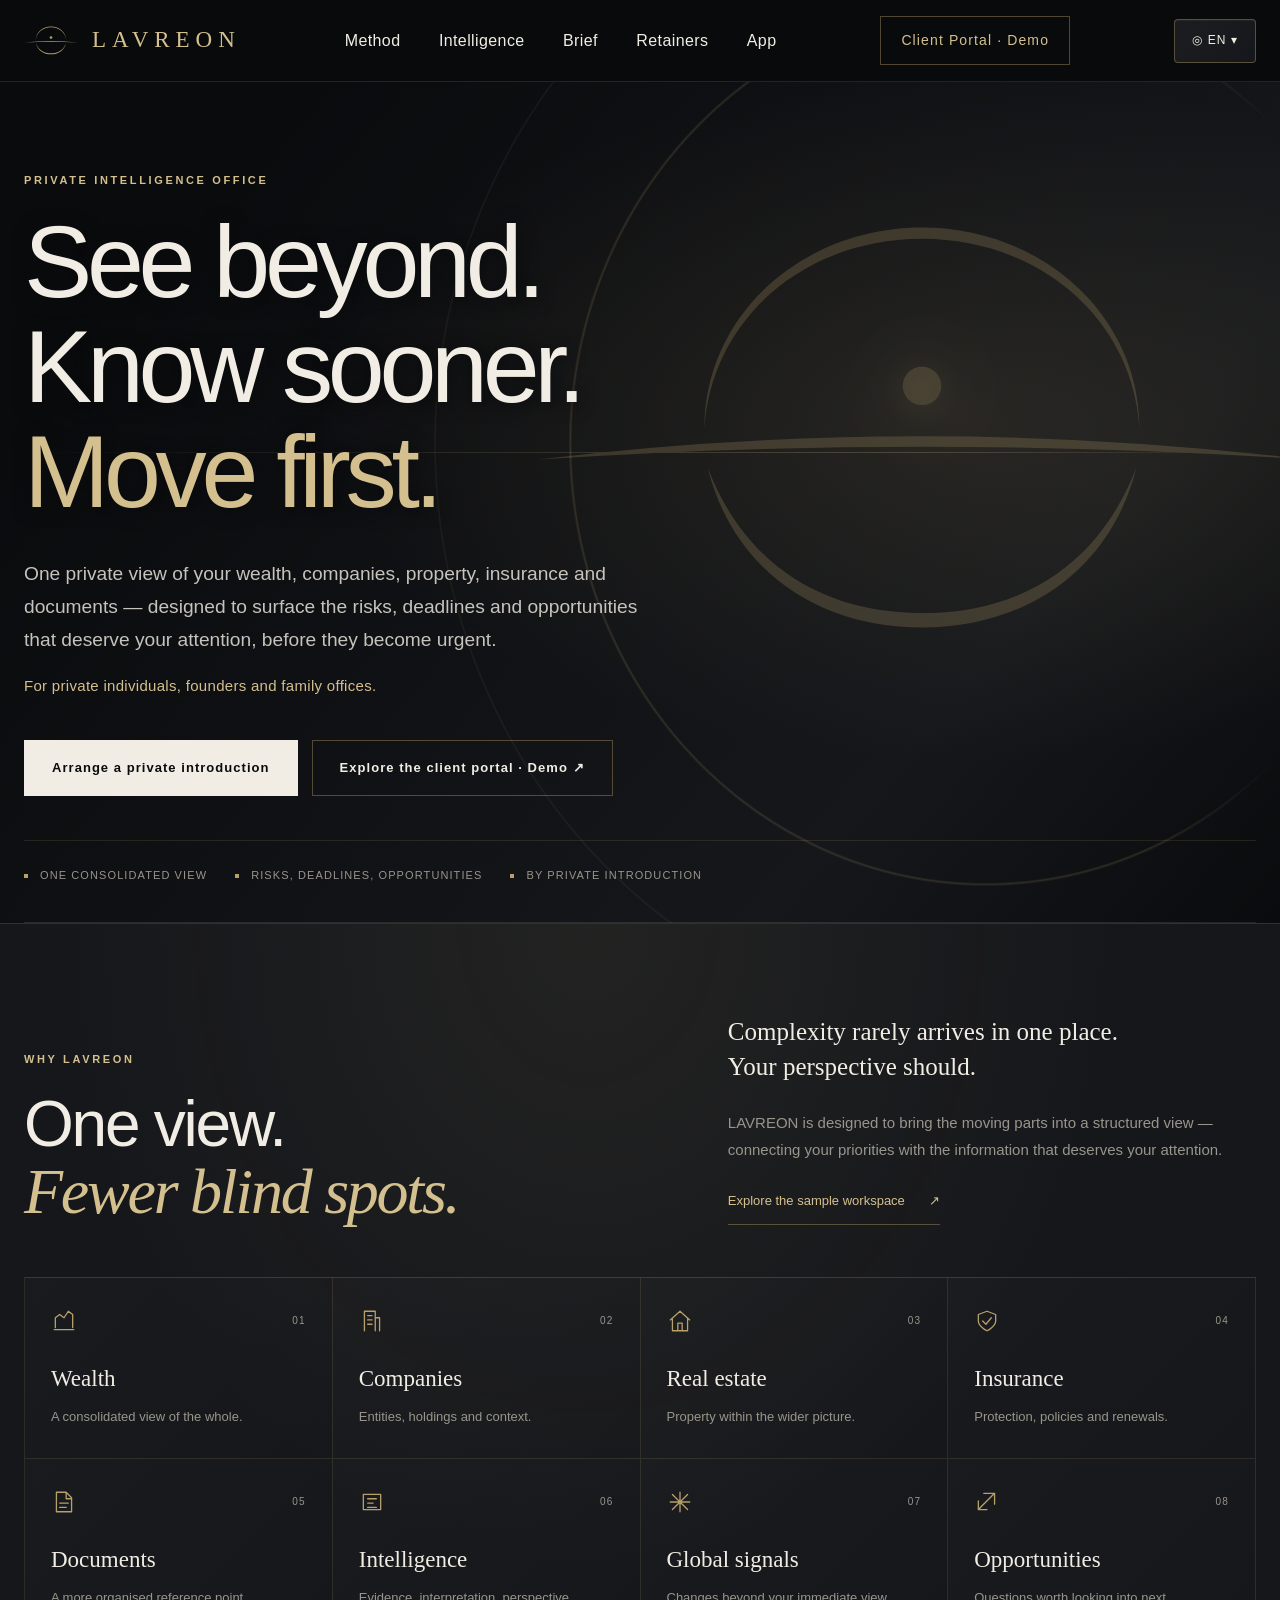
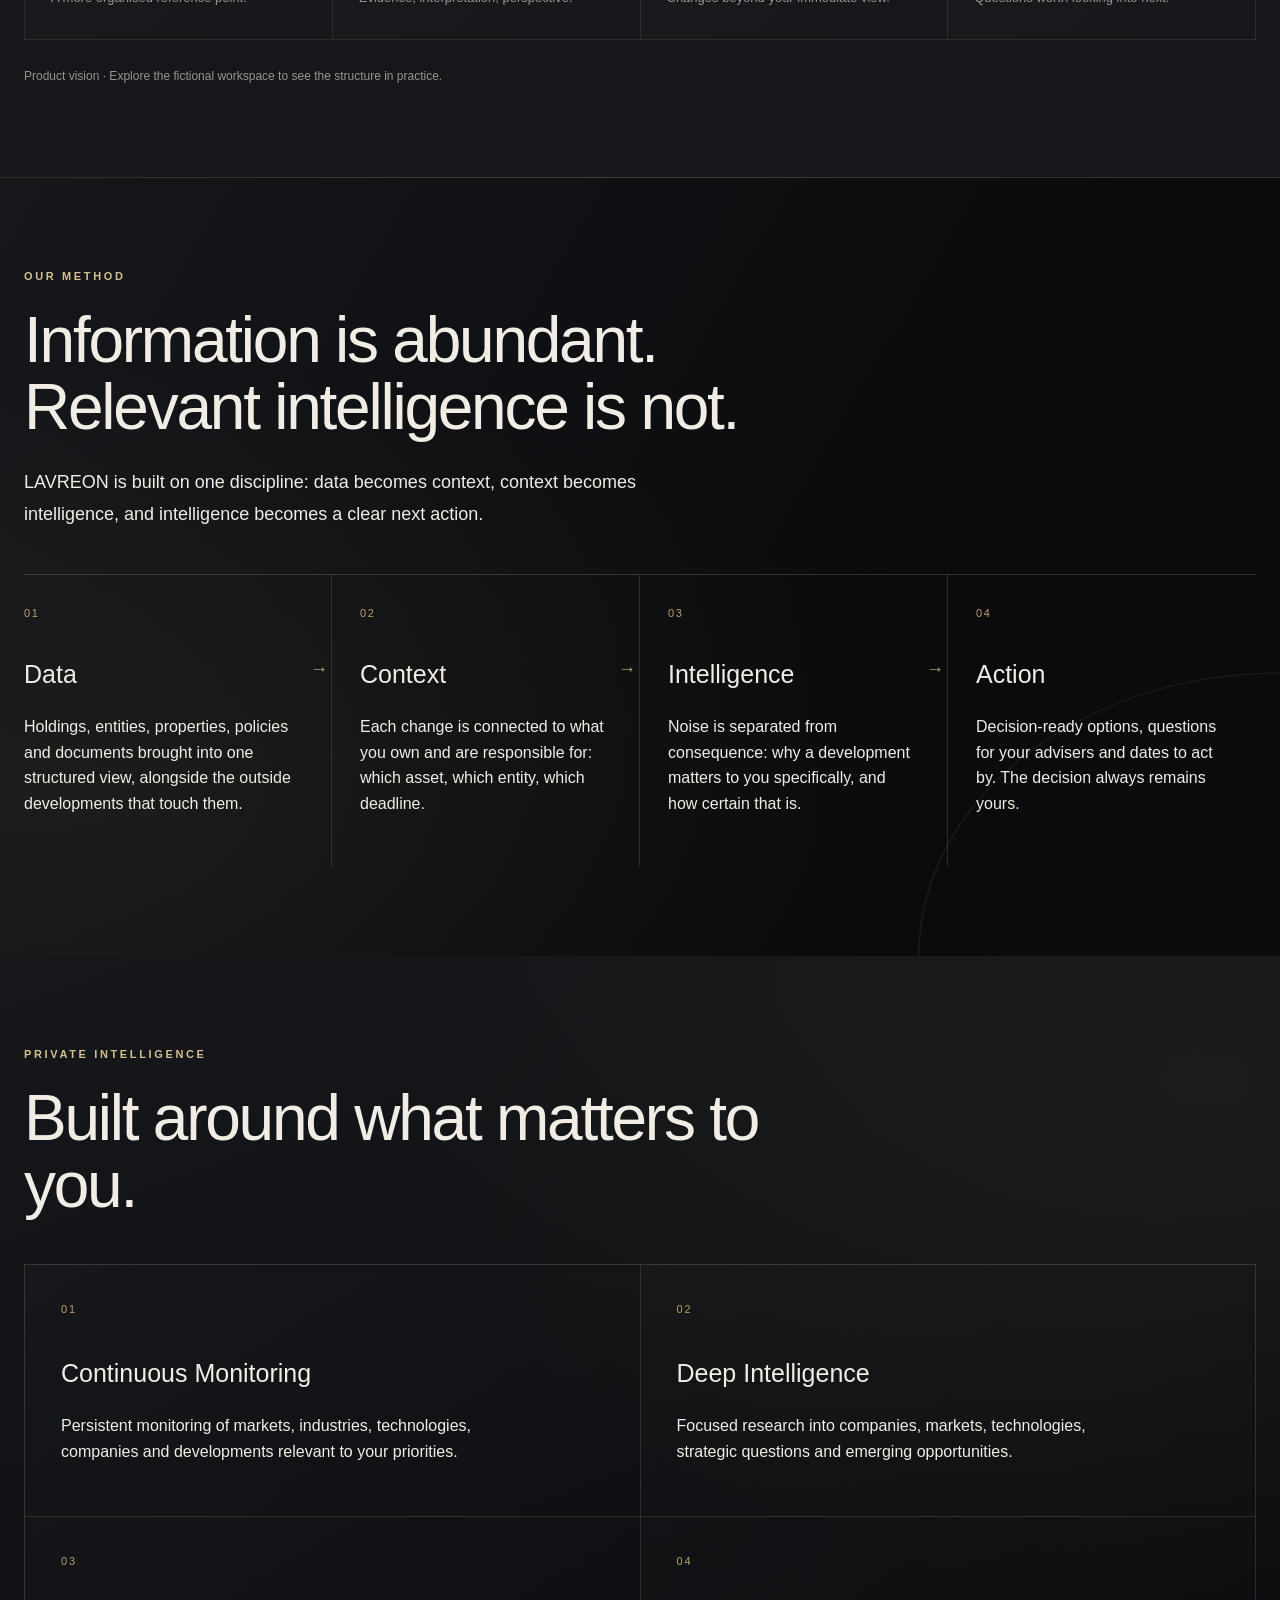
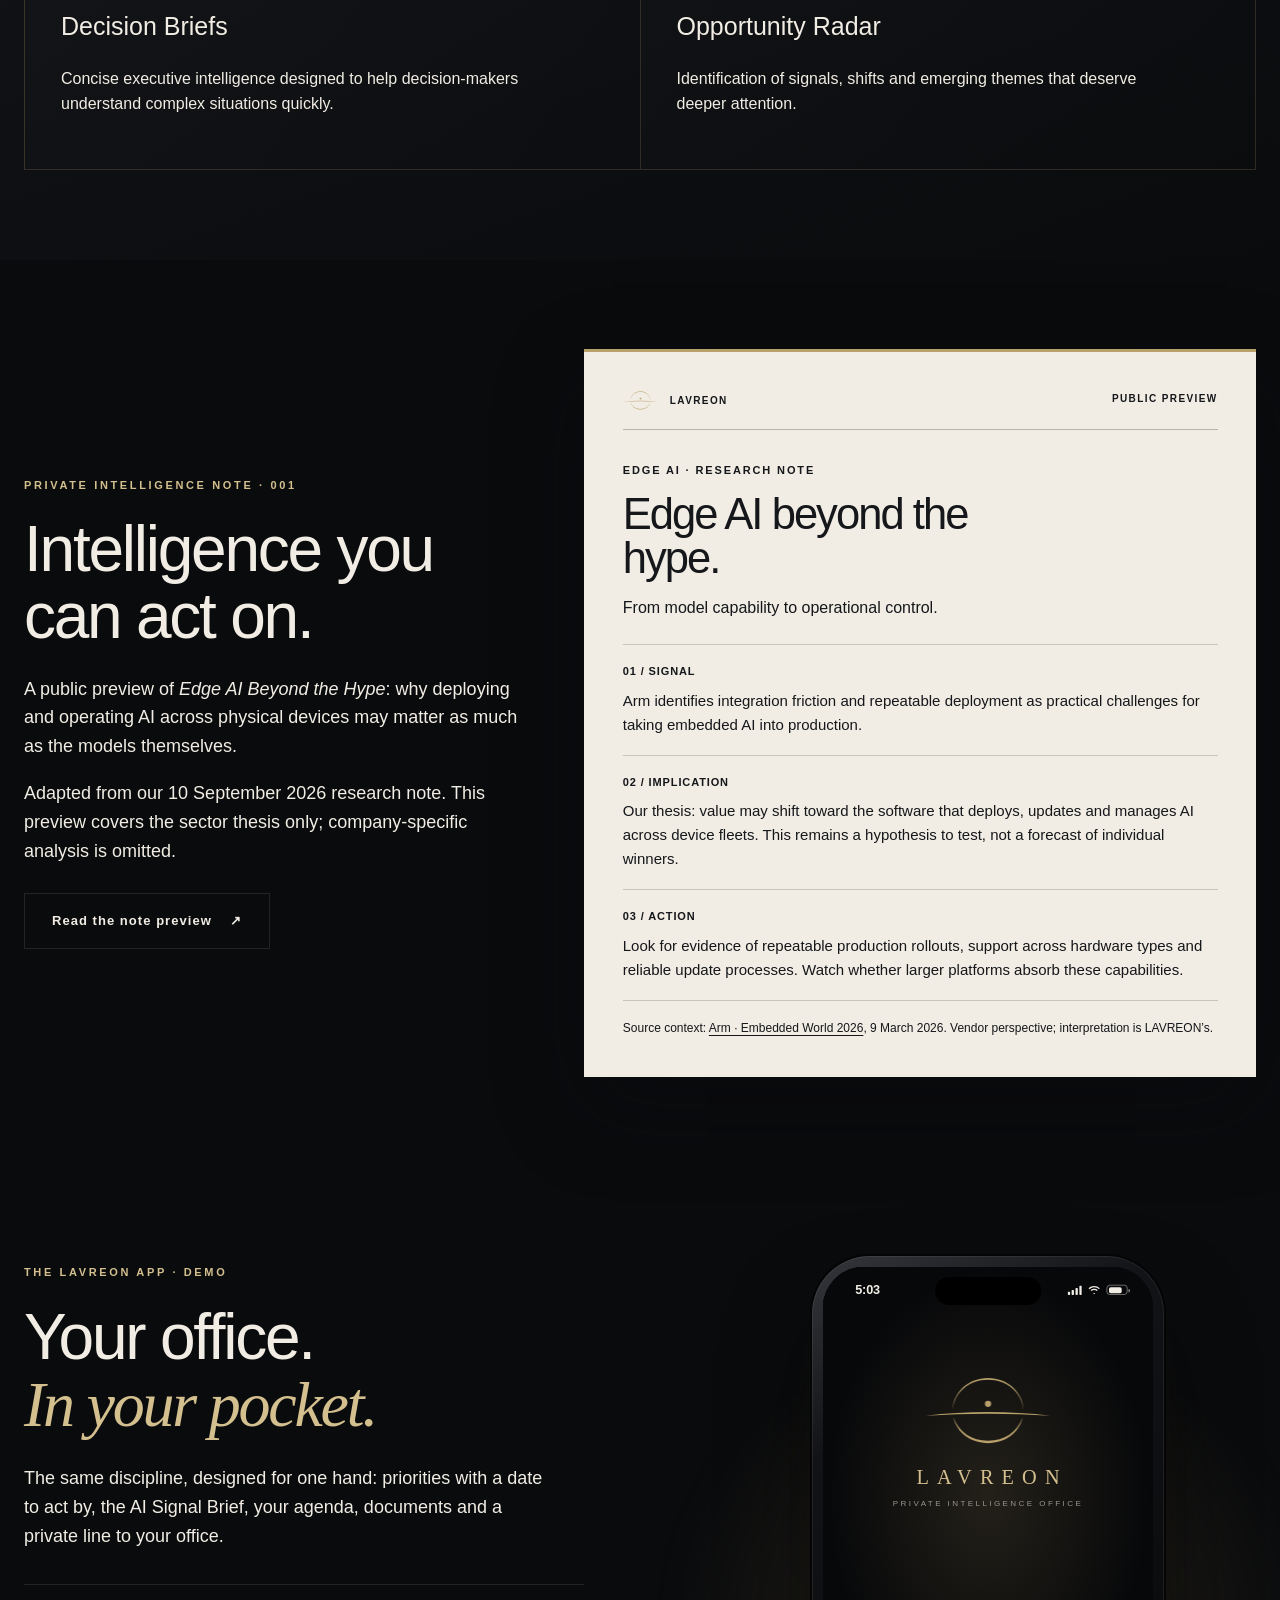
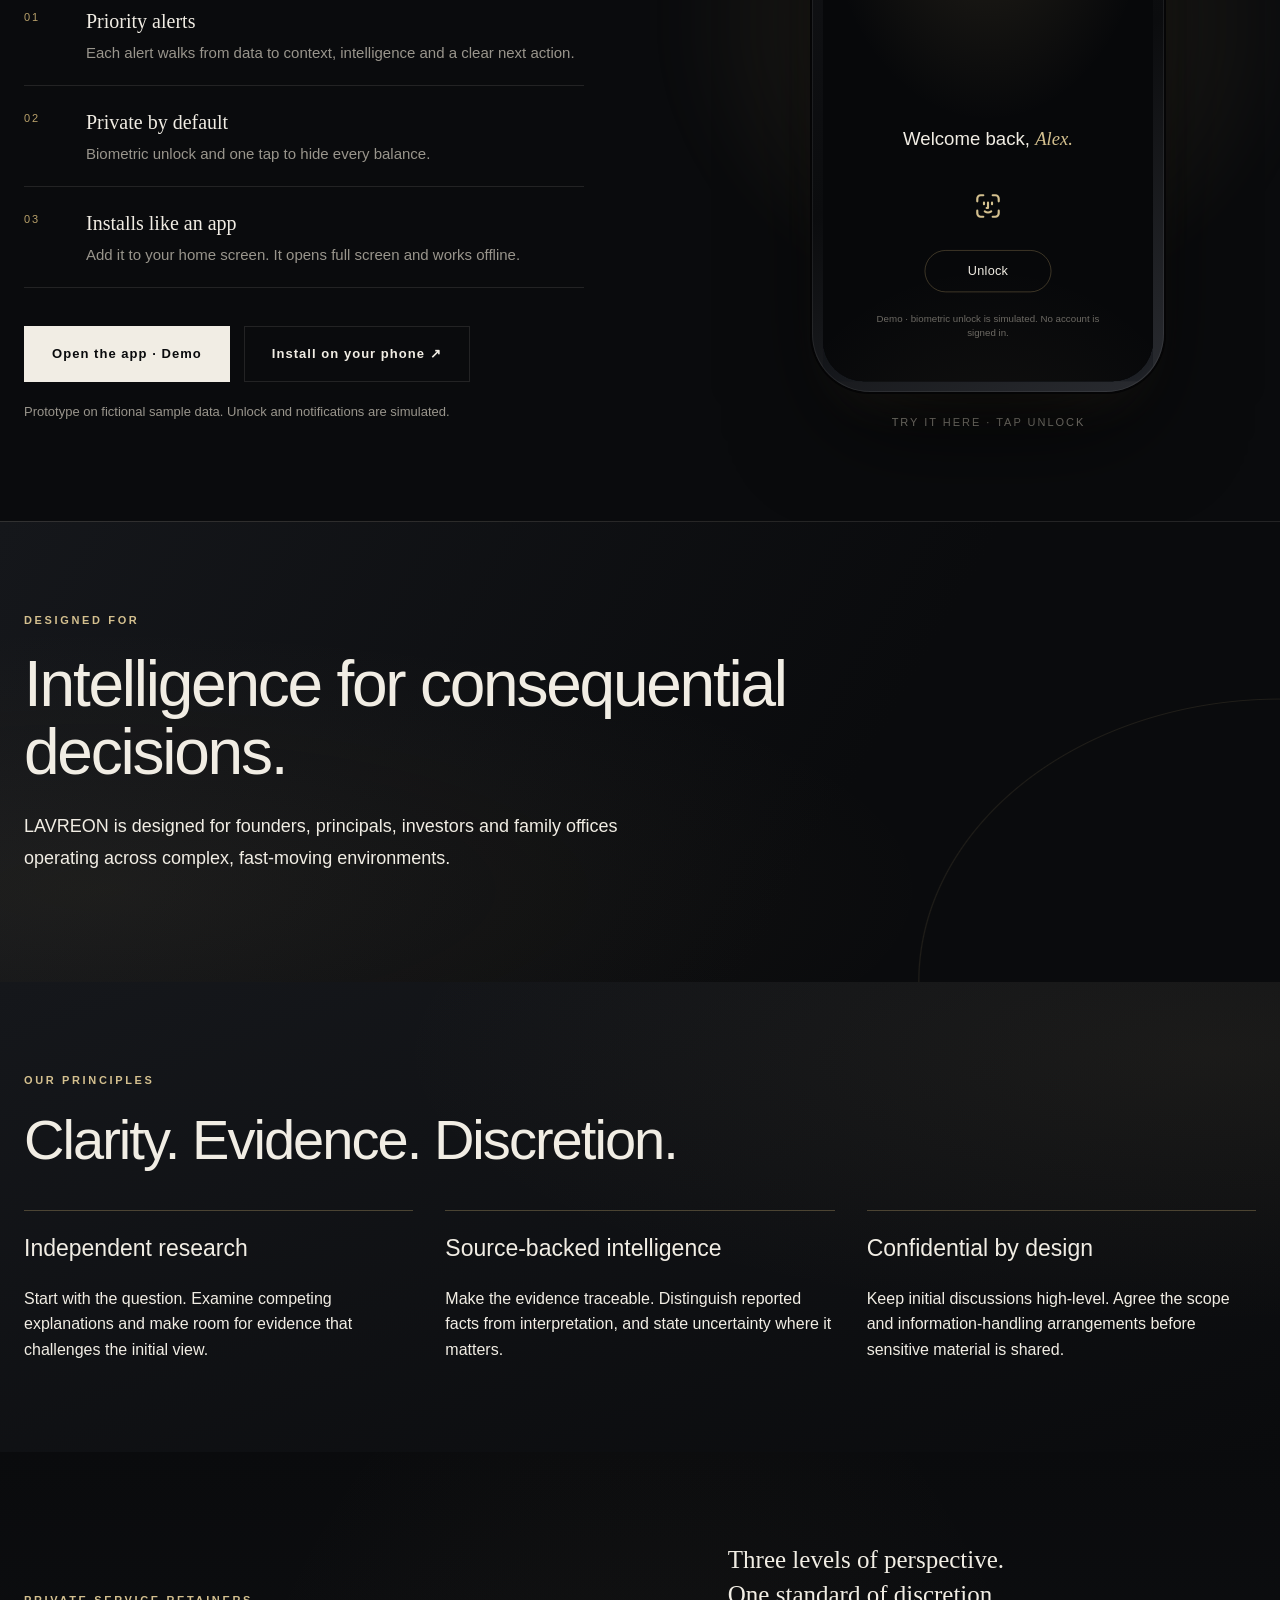
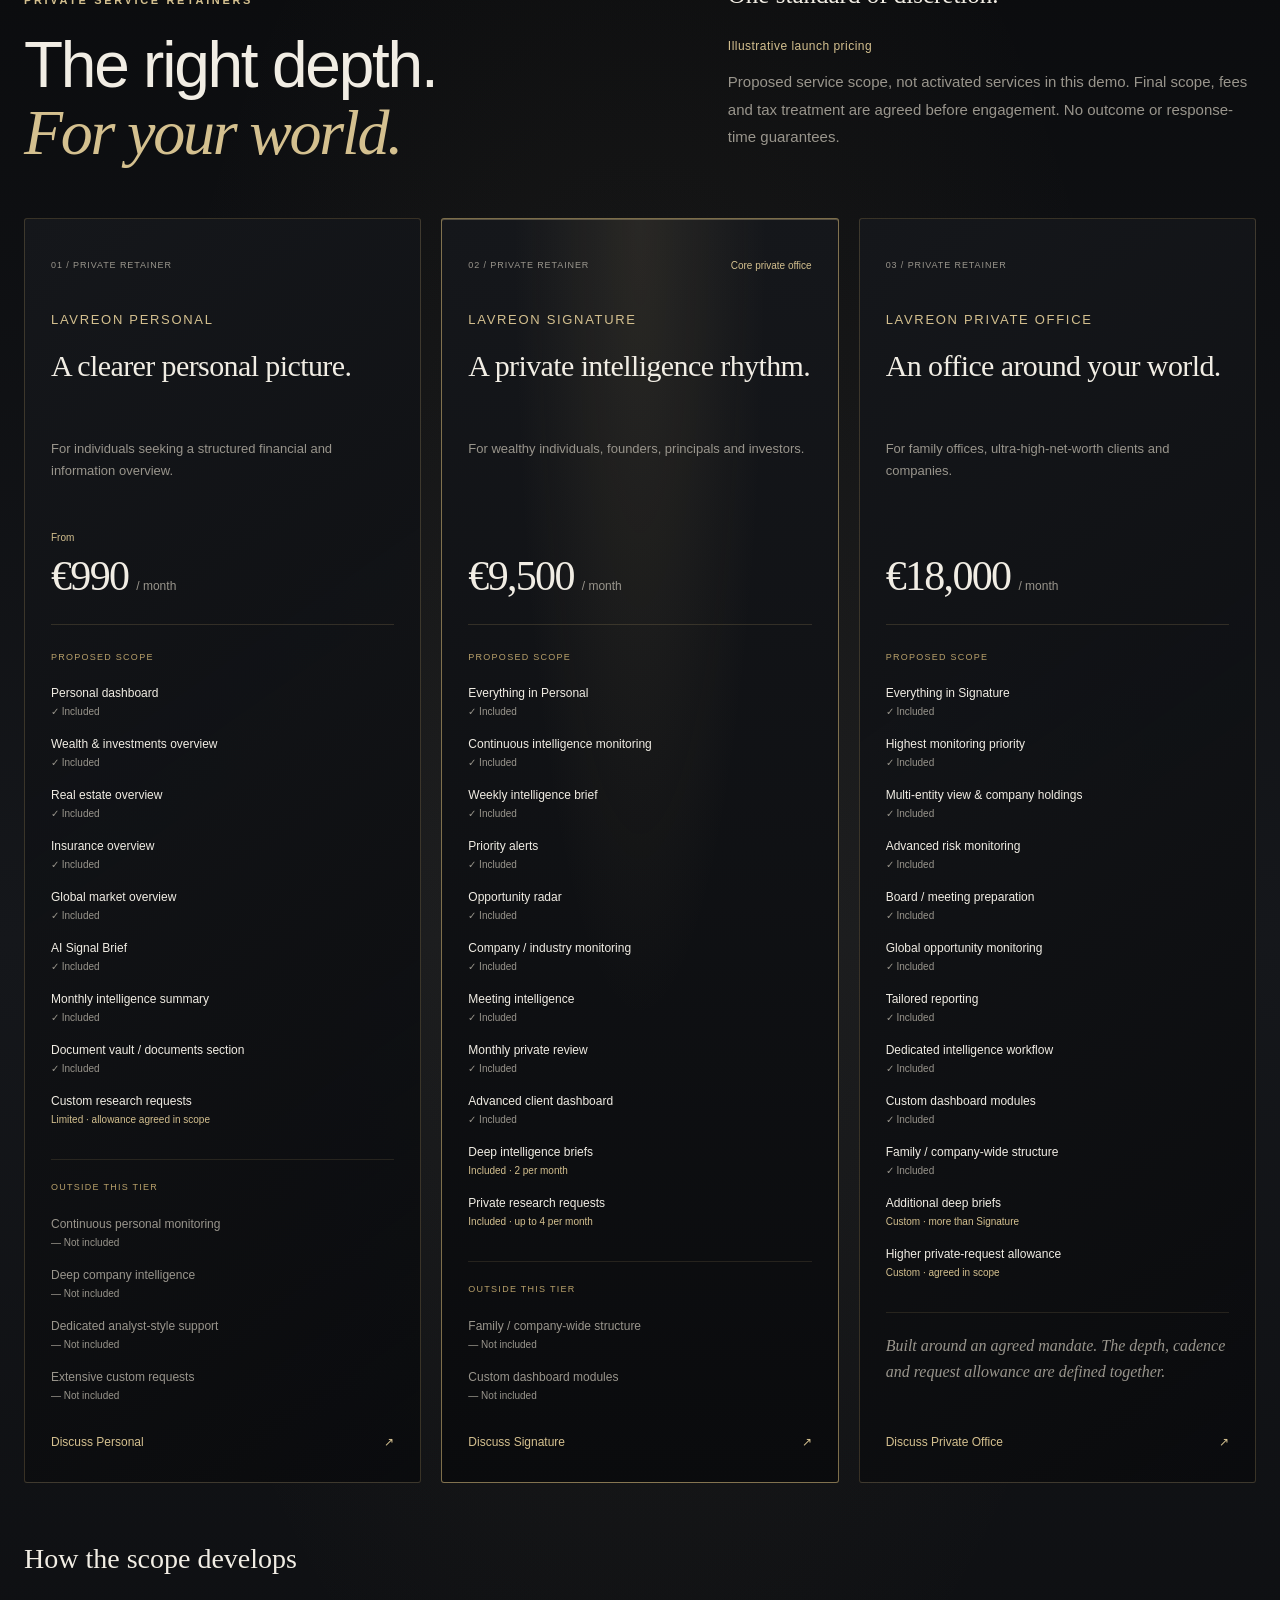
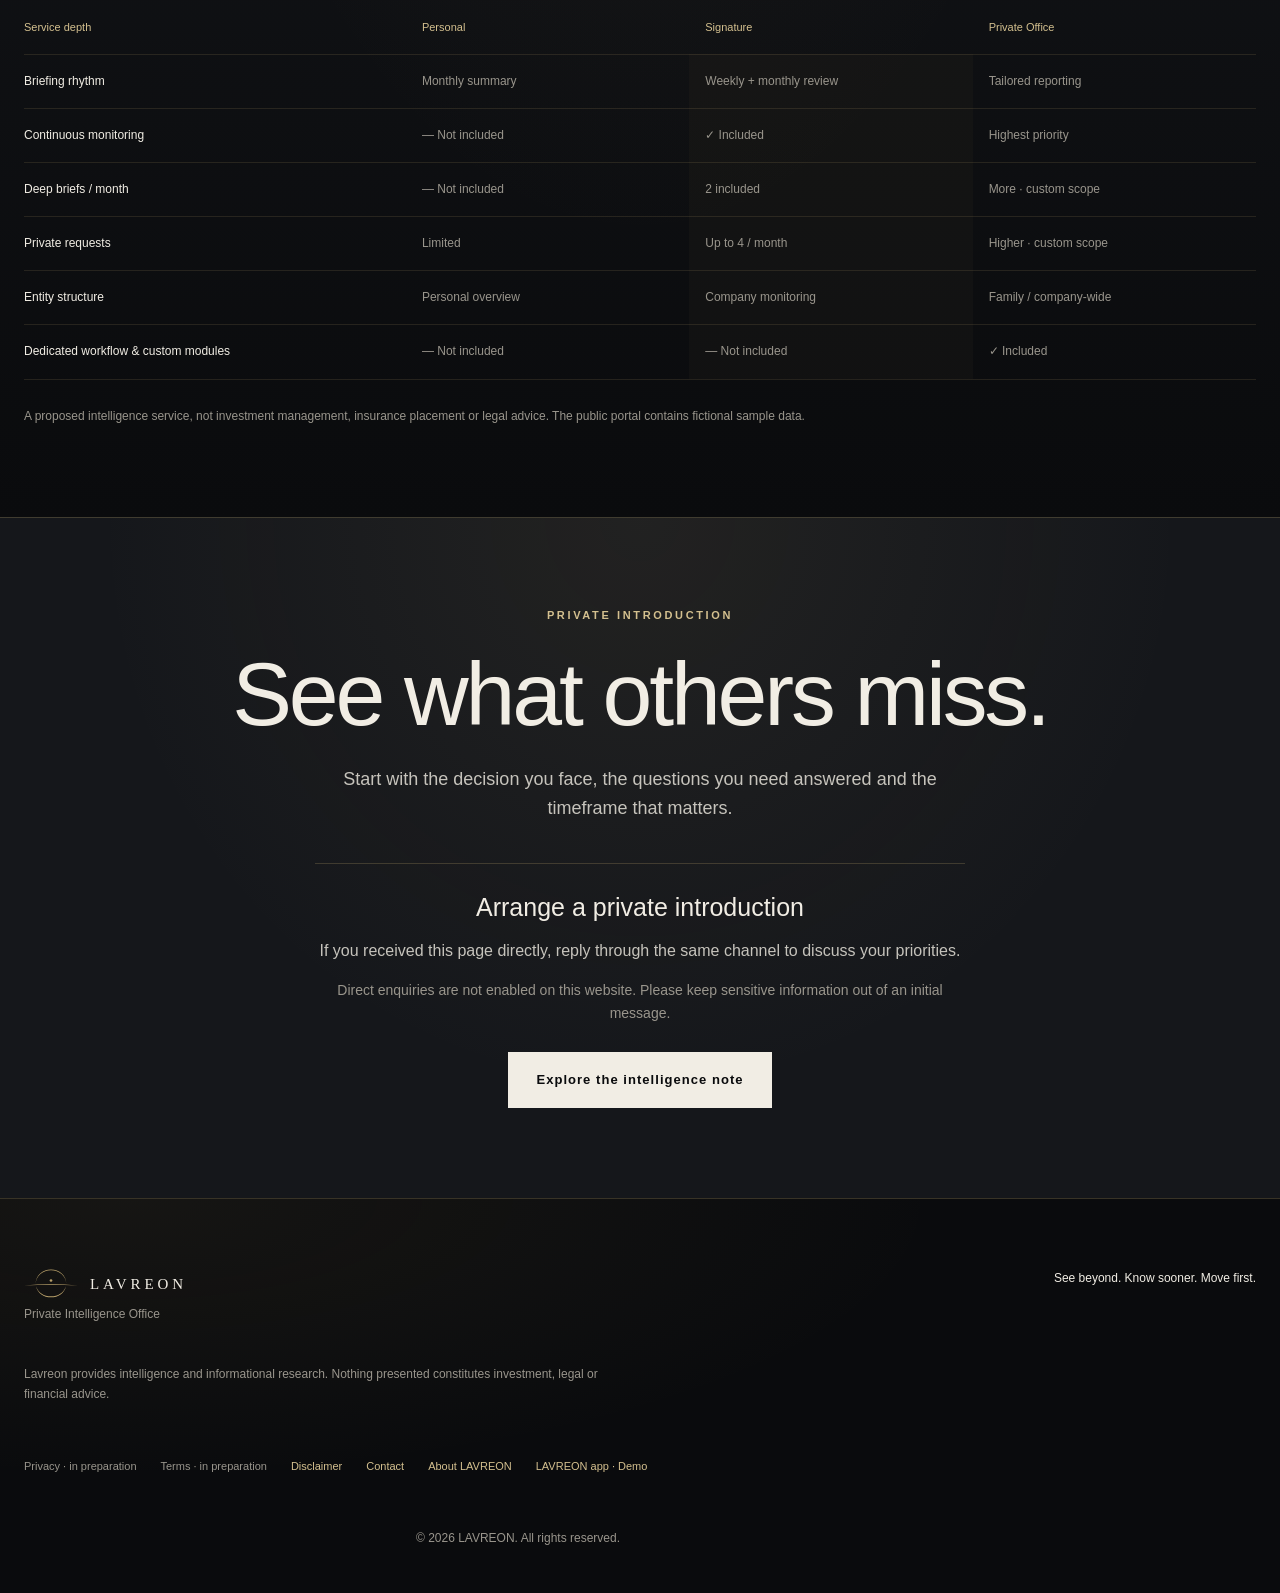
==== commit 521d113a: "Add the LAVREON phone app and an App section on the public page app/ is an installable phone-first c" ====
--- a/index.html
+++ b/index.html
@@ -29,11 +29,11 @@
   <script>try{if(sessionStorage.getItem('lavreon-intro-seen'))document.documentElement.classList.add('intro-skip')}catch{}</script>
   <link rel="stylesheet" href="styles.css?v=a11y-2">
 <link rel="stylesheet" href="language.css?v=mobile-header-1">
-<script src="translations-fi.js?v=fi-portal-1" defer></script>
+<script src="translations-fi.js?v=app-1" defer></script>
 <script src="language.js?v=fi-numbers-1" defer></script>
   <script src="intro.js?v=intro-short-1" defer></script>
-  <script src="site.js?v=scope-1" defer></script>
-<link rel="stylesheet" href="premium.css?v=contact-dark-1">
+  <script src="site.js?v=app-1" defer></script>
+<link rel="stylesheet" href="premium.css?v=app-1">
 </head>
 
 <body class="public-site">
@@ -53,7 +53,7 @@
       <a href="#services">Intelligence</a>
       <a href="#brief">Brief</a>
       <a href="#pricing">Retainers</a>
-      <a href="ajoura/" translate="no">Ajoura</a>
+      <a href="#app">App</a>
       <a class="nav-portal" href="dashboard.html">Client Portal · Demo</a>
     </nav>
 
@@ -317,6 +317,32 @@
       </article>
     </section>
 
+    <!-- The LAVREON phone app (installable demo in app/). -->
+    <section class="section app-section" id="app" aria-labelledby="app-heading">
+      <div class="app-copy">
+        <p class="eyebrow">THE LAVREON APP · DEMO</p>
+        <h2 id="app-heading">Your office.<br><em>In your pocket.</em></h2>
+        <p class="app-lede">The same discipline, designed for one hand: priorities with a date to act by, the AI Signal Brief, your agenda, documents and a private line to your office.</p>
+        <ol class="app-features">
+          <li><span class="app-feature-number">01</span><div><strong>Priority alerts</strong><p>Each alert walks from data to context, intelligence and a clear next action.</p></div></li>
+          <li><span class="app-feature-number">02</span><div><strong>Private by default</strong><p>Biometric unlock and one tap to hide every balance.</p></div></li>
+          <li><span class="app-feature-number">03</span><div><strong>Installs like an app</strong><p>Add it to your home screen. It opens full screen and works offline.</p></div></li>
+        </ol>
+        <div class="app-actions">
+          <a class="button button-primary" href="app/">Open the app · Demo</a>
+          <a class="button button-secondary" href="app/?install=1">Install on your phone <span aria-hidden="true">&nbsp;↗</span></a>
+        </div>
+        <p class="app-caption">Prototype on fictional sample data. Unlock and notifications are simulated.</p>
+      </div>
+      <div class="app-showcase">
+        <div class="app-glow" aria-hidden="true"></div>
+        <div class="app-phone">
+          <iframe src="app/?embed=1" title="LAVREON app preview. Tap Unlock to try it." loading="lazy"></iframe>
+        </div>
+        <p class="app-try" aria-hidden="true">Try it here · tap Unlock</p>
+      </div>
+    </section>
+
     <!-- Who we serve -->
     <section class="section" id="about">
 
@@ -450,7 +476,7 @@
       Nothing presented constitutes investment, legal or financial advice.
     </p>
 
-    <div class="footer-trust" aria-label="Website information"><span aria-disabled="true">Privacy · in preparation</span><span aria-disabled="true">Terms · in preparation</span><a href="#disclaimer">Disclaimer</a><a href="#contact">Contact</a><a href="#about">About LAVREON</a></div>
+    <div class="footer-trust" aria-label="Website information"><span aria-disabled="true">Privacy · in preparation</span><span aria-disabled="true">Terms · in preparation</span><a href="#disclaimer">Disclaimer</a><a href="#contact">Contact</a><a href="#about">About LAVREON</a><a href="app/">LAVREON app · Demo</a></div>
     <p class="copyright">
       © 2026 LAVREON. All rights reserved.
     </p>
--- a/premium.css
+++ b/premium.css
@@ -300,3 +300,35 @@
   .service-card:hover { background: #b8a06a06; }
 }
 @media (prefers-reduced-motion: reduce) { .stat, .panel, .editorial { transition: none; transform: none !important; } }
+
+/* LAVREON app section: copy beside a live, scaled preview of app/ in a phone frame. */
+.app-section { display: grid; grid-template-columns: minmax(0, 1fr) minmax(0, .9fr); gap: clamp(48px, 8vw, 120px); align-items: center; position: relative; overflow: hidden; }
+.app-section h2 { margin-bottom: 26px; }
+.app-lede { max-width: 520px; margin: 0 0 34px; color: var(--text-soft); font-size: 18px; }
+.app-features { list-style: none; margin: 0 0 38px; padding: 0; border-top: 1px solid var(--border); max-width: 560px; }
+.app-features li { display: grid; grid-template-columns: 54px 1fr; gap: 8px; padding: 20px 0; border-bottom: 1px solid var(--border); }
+.app-feature-number { color: var(--gold); font-size: 11px; letter-spacing: .16em; padding-top: 4px; }
+.app-features strong { display: block; margin-bottom: 4px; font-family: Georgia, 'Times New Roman', serif; font-size: 20px; font-weight: 400; color: #f1ede4; }
+.app-features p { margin: 0; color: var(--text-muted); font-size: 15px; }
+.app-actions { display: flex; flex-wrap: wrap; gap: 14px; margin-bottom: 20px; }
+.app-caption { margin: 0; color: var(--text-muted); font-size: 13px; }
+.app-showcase { position: relative; display: flex; flex-direction: column; align-items: center; }
+.app-glow { position: absolute; inset: 8% -10% 14%; background: radial-gradient(closest-side, #b8a06a2e, transparent); filter: blur(20px); pointer-events: none; }
+.app-phone {
+  --phone-width: min(330px, 78vw);
+  position: relative; width: calc(var(--phone-width) + 22px); height: calc(var(--phone-width) * 844 / 390 + 22px); padding: 11px; border-radius: 58px; overflow: hidden;
+  background: linear-gradient(150deg, #34363b 0%, #121316 22%, #0b0c0e 60%, #2a2c31 100%);
+  box-shadow: 0 0 0 1px #ffffff12 inset, 0 0 0 2px #050506, 0 50px 110px -30px #000000e6, 0 30px 60px -40px #b8a06a55;
+}
+.app-phone::before { content: ''; position: absolute; z-index: 2; top: 21px; left: 50%; width: 30%; height: 28px; transform: translateX(-50%); border-radius: 18px; background: #000; pointer-events: none; }
+.app-phone iframe { display: block; width: 390px; height: 844px; border: 0; border-radius: 48px; background: #08090b; transform: scale(var(--scale-js, .9)); transform-origin: 0 0; }
+.app-try { margin: 22px 0 0; color: var(--text-muted); font-size: 11px; letter-spacing: .18em; text-transform: uppercase; }
+@media (max-width: 900px) {
+  .app-section { grid-template-columns: 1fr; }
+  .app-showcase { order: 2; }
+}
+.sidebar-bottom a + a { margin-top: 0; }
+
+/* Quiet scroll reveal, added by site.js only when motion is welcome. */
+.reveal-ready .reveal { opacity: 0; transform: translateY(22px); transition: opacity 800ms ease, transform 900ms cubic-bezier(.2, .8, .2, 1); transition-delay: var(--reveal-delay, 0ms); }
+.reveal-ready .reveal.is-visible { opacity: 1; transform: none; }
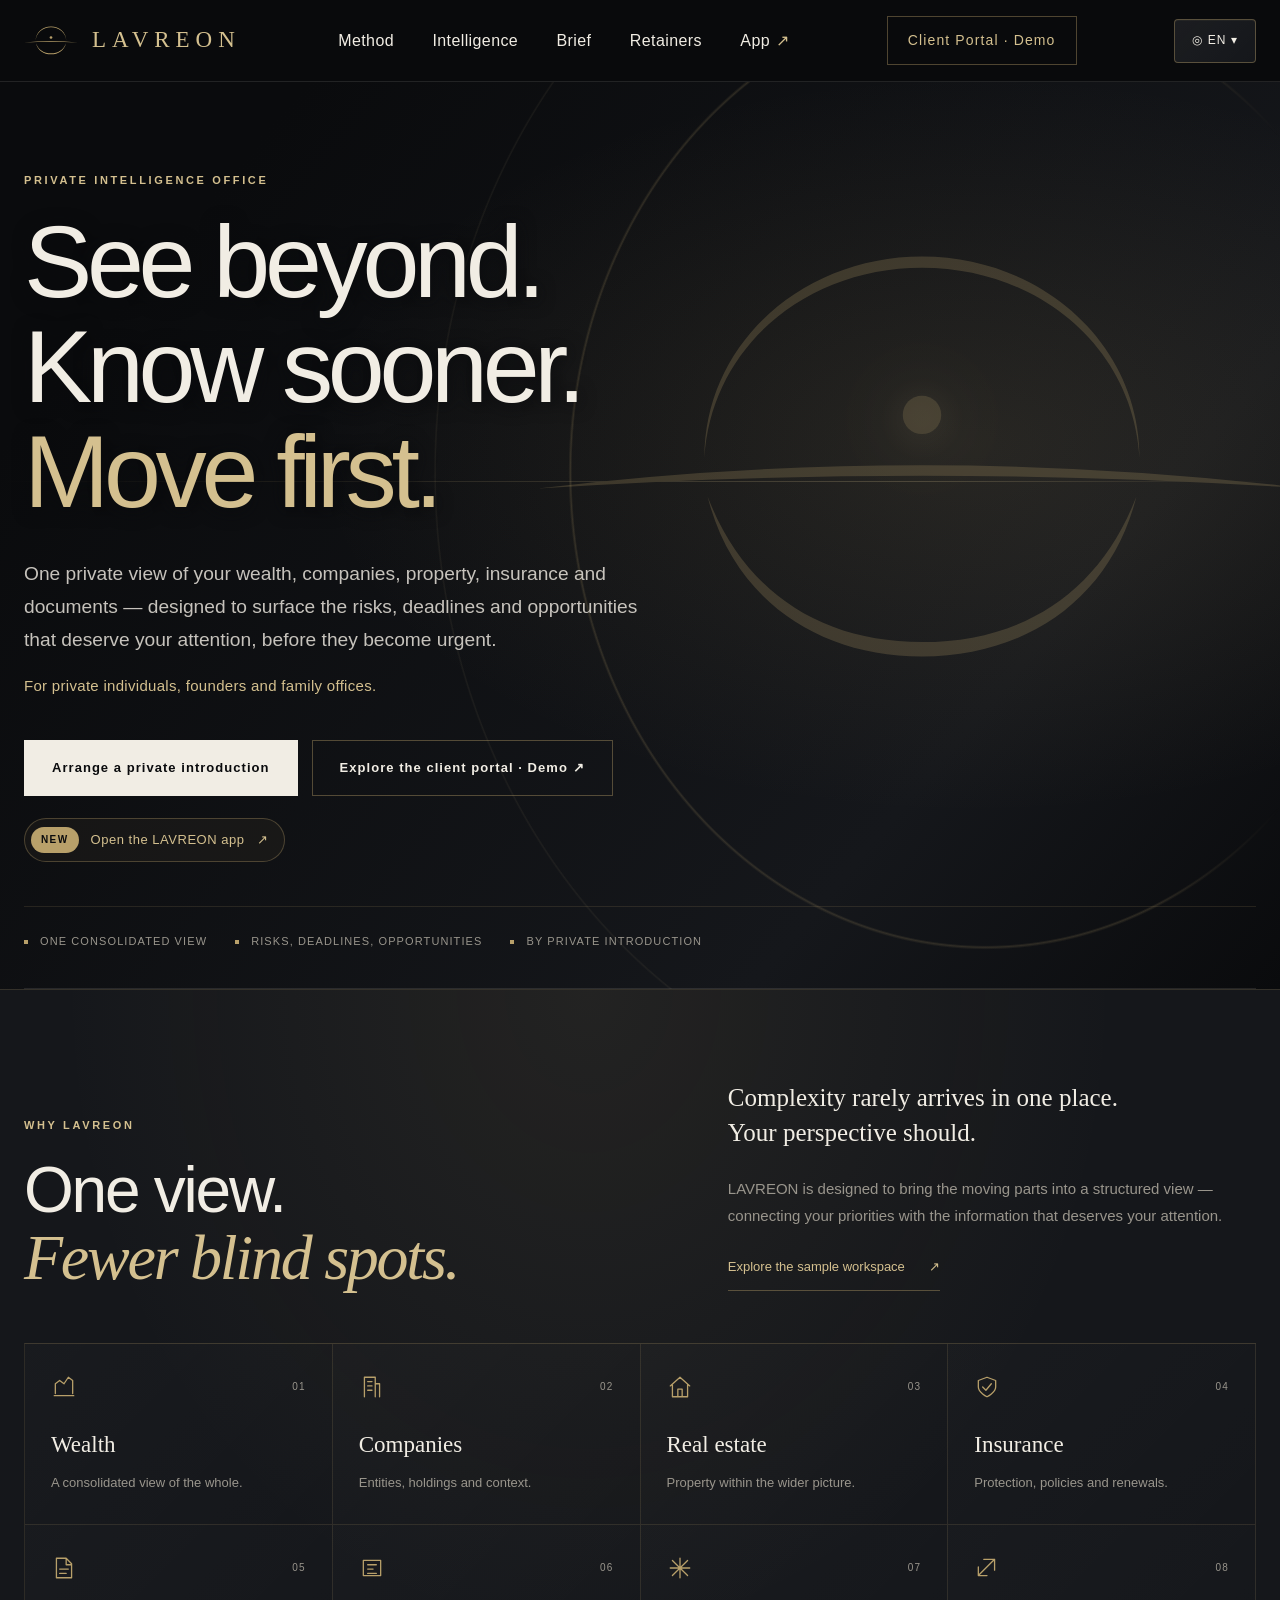
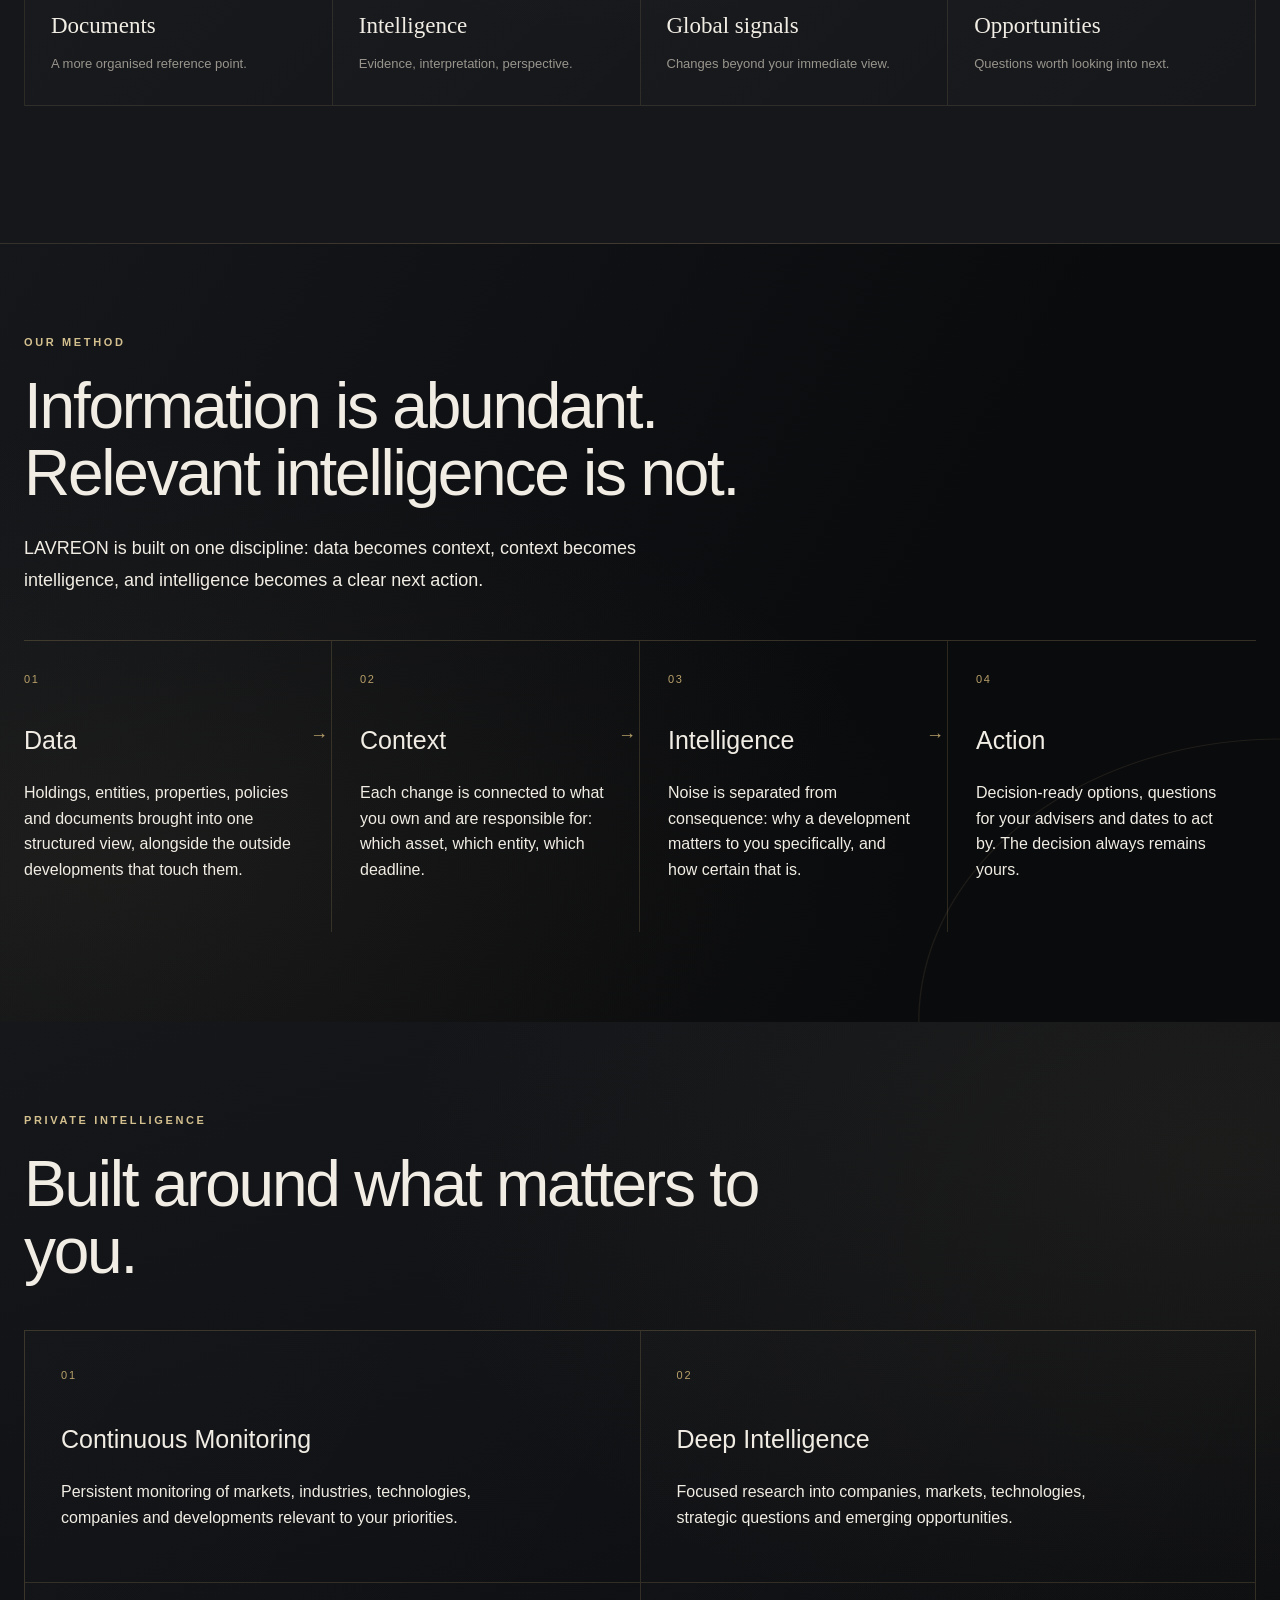
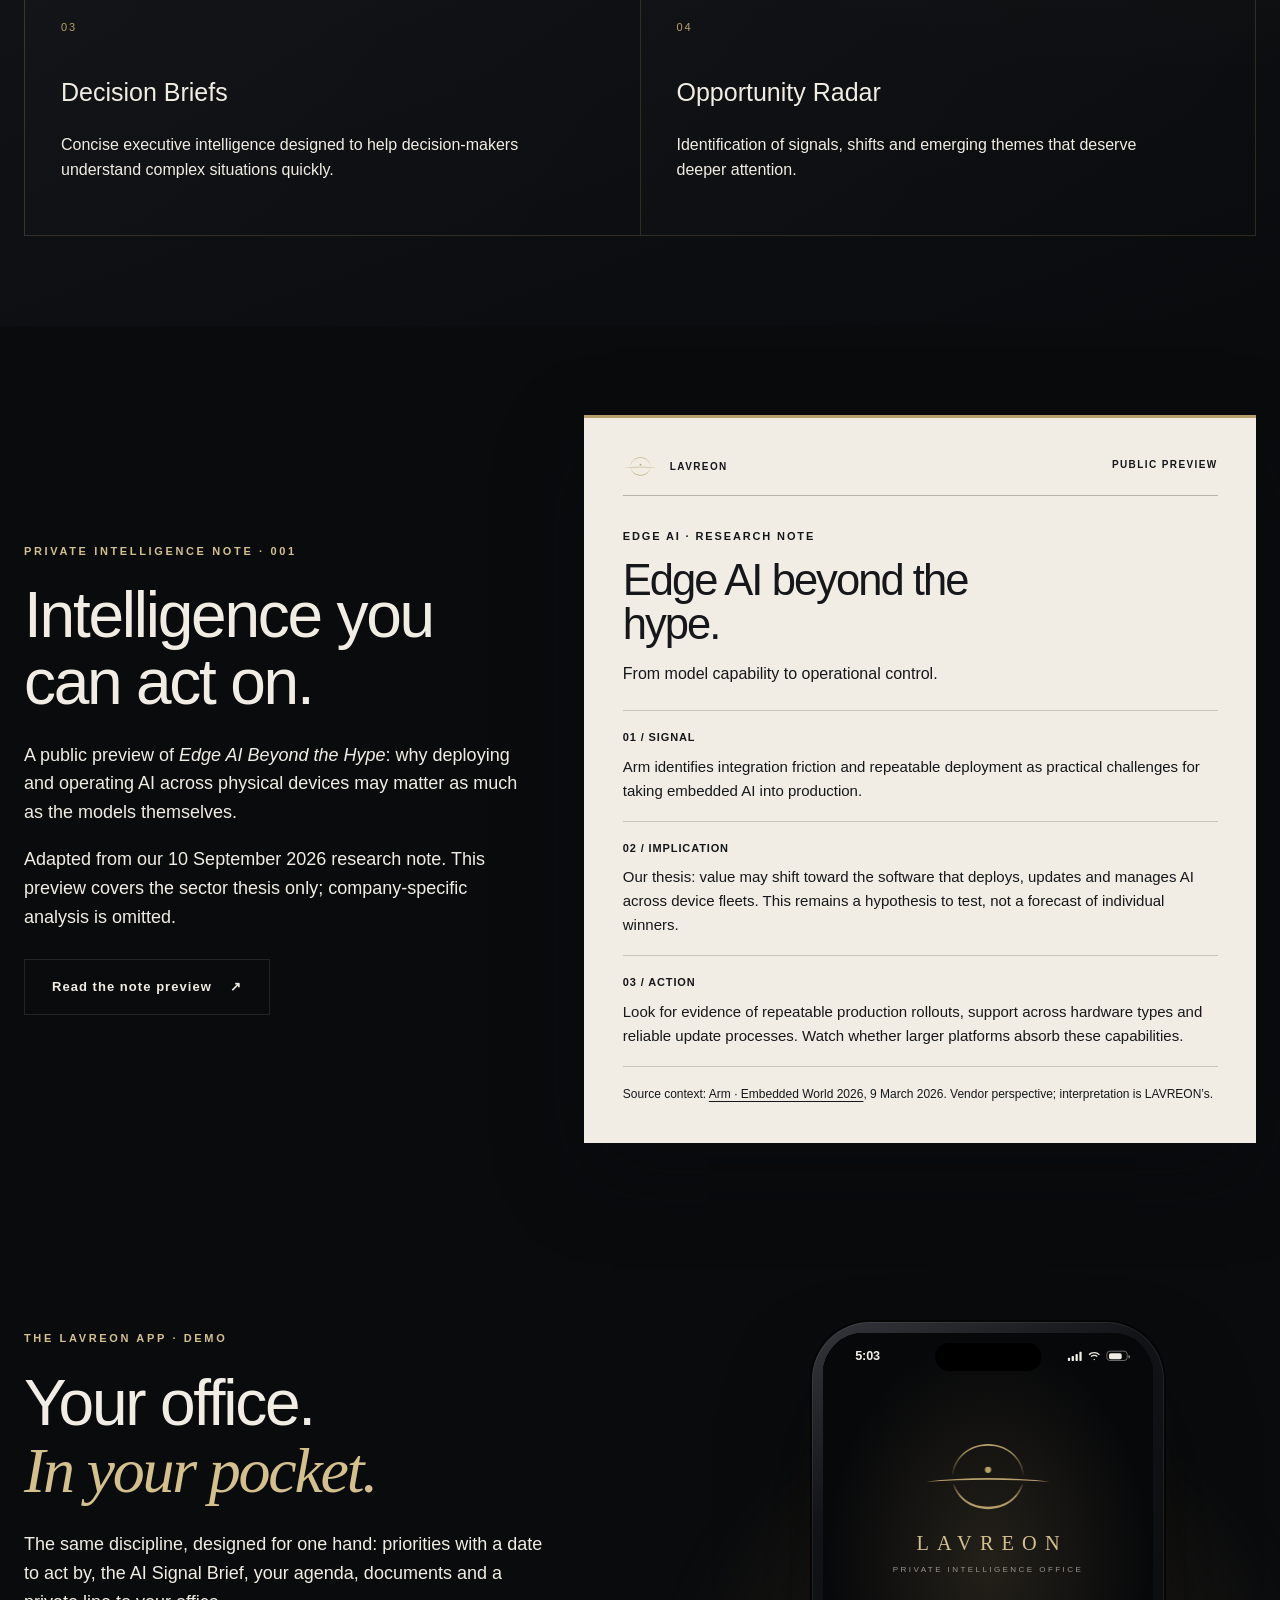
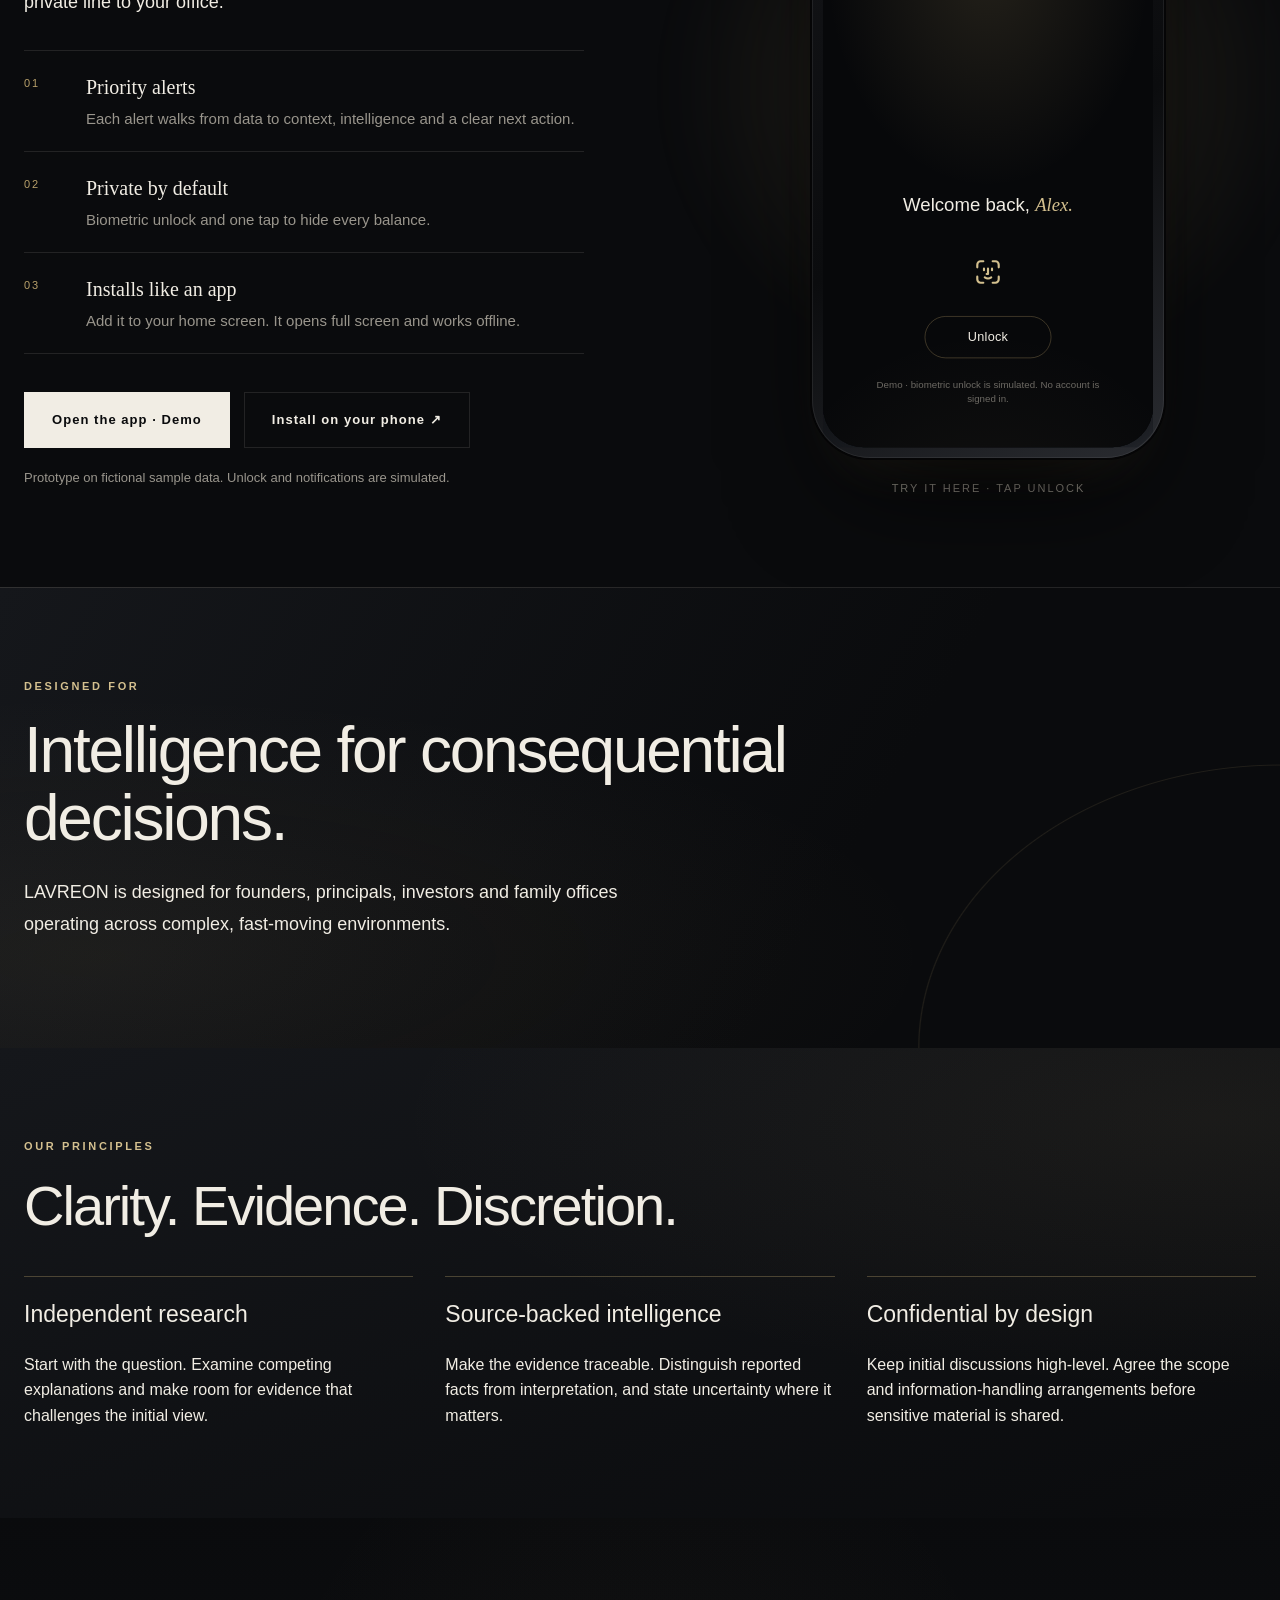
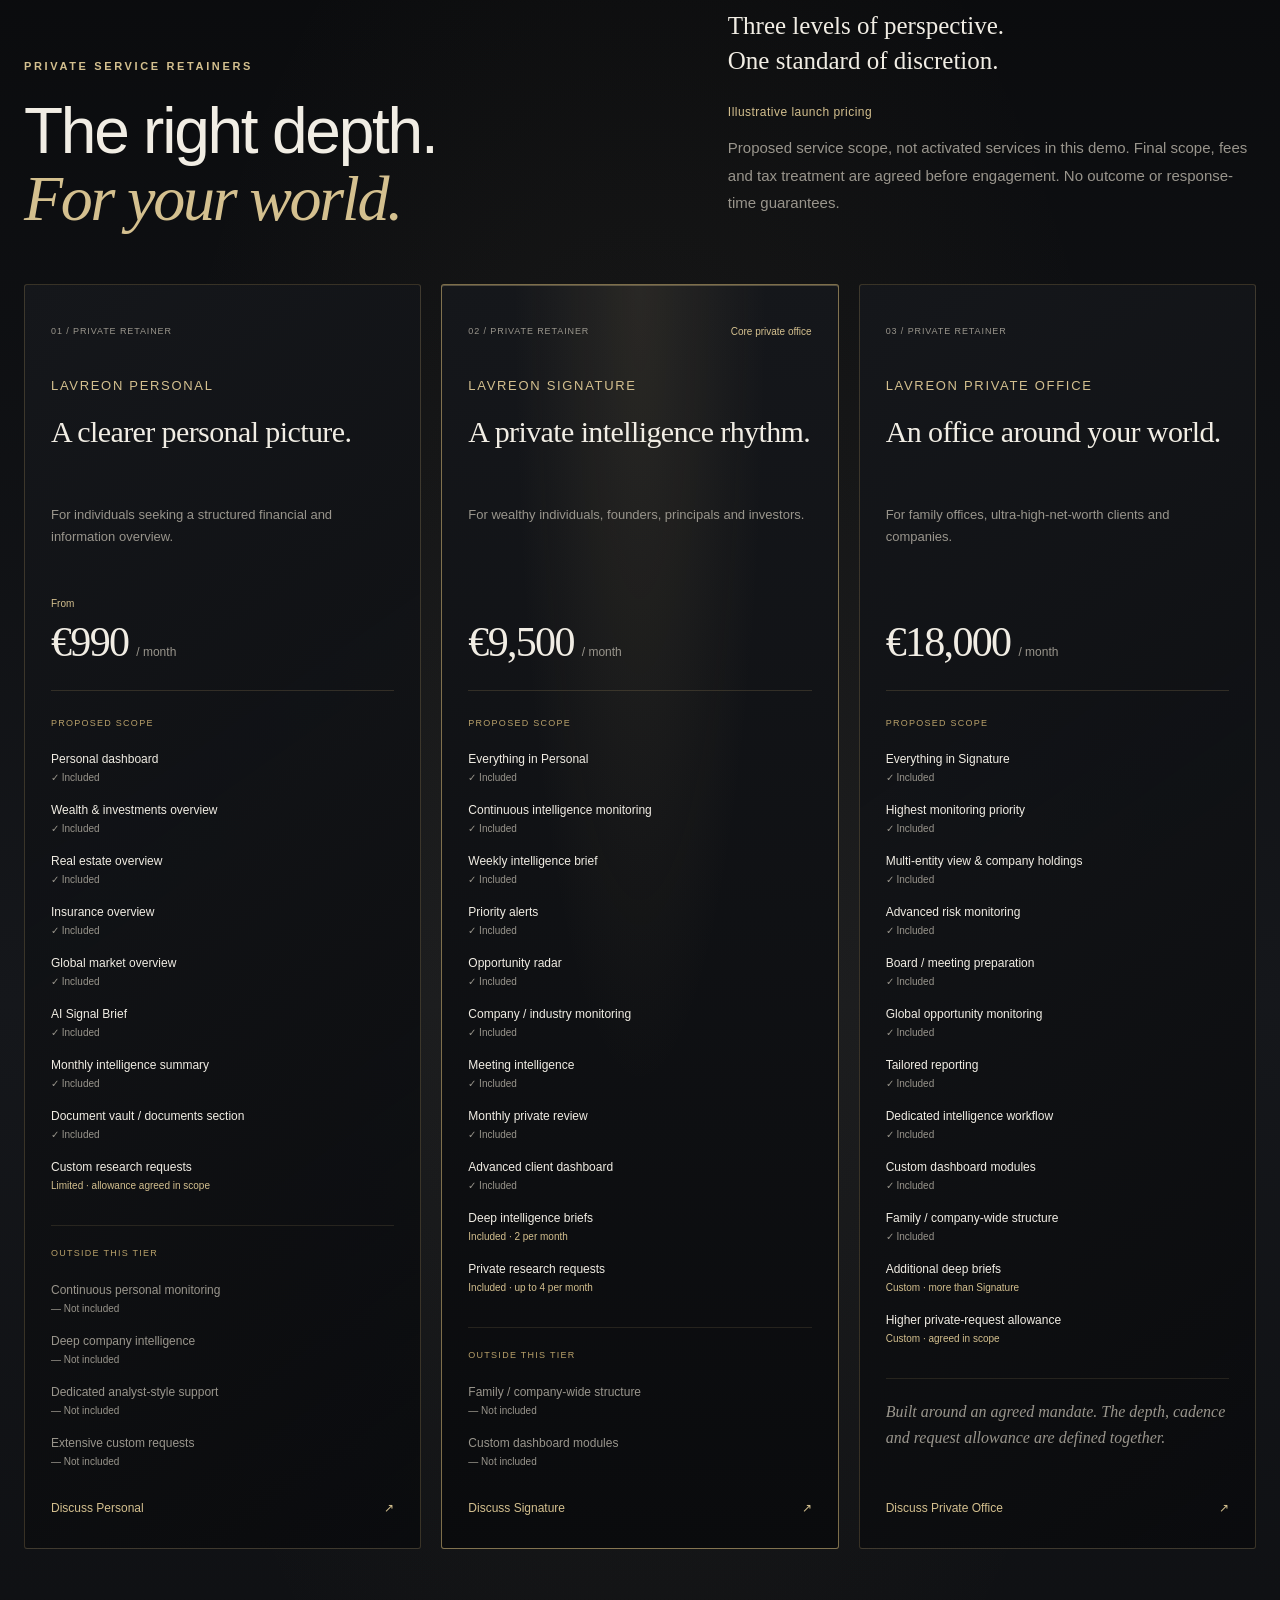
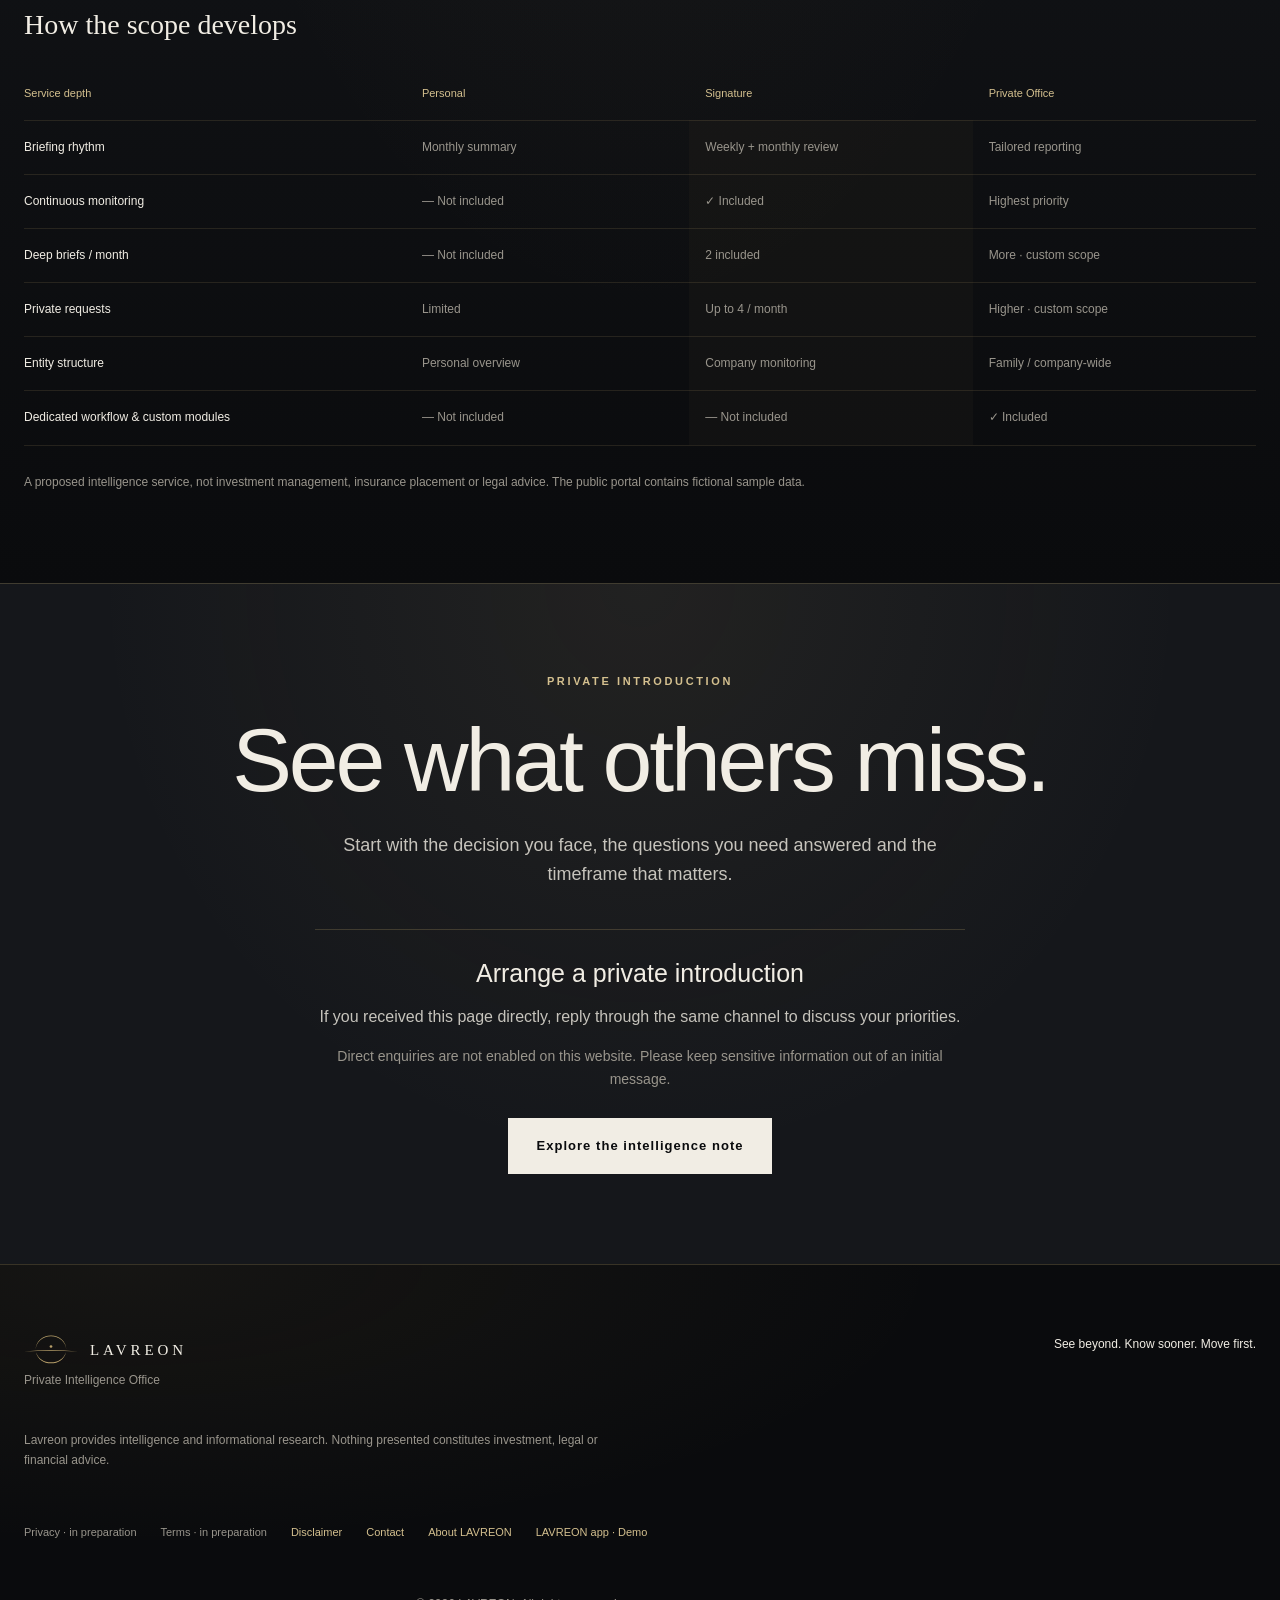
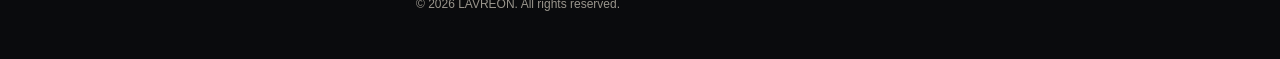
==== commit e820accd: "Link straight to the phone app from the hero and the menu Co-Authored-By: Claude Opus 5.5 (1M contex" ====
--- a/index.html
+++ b/index.html
@@ -29,11 +29,11 @@
   <script>try{if(sessionStorage.getItem('lavreon-intro-seen'))document.documentElement.classList.add('intro-skip')}catch{}</script>
   <link rel="stylesheet" href="styles.css?v=a11y-2">
 <link rel="stylesheet" href="language.css?v=mobile-header-1">
-<script src="translations-fi.js?v=app-1" defer></script>
+<script src="translations-fi.js?v=app-2" defer></script>
 <script src="language.js?v=fi-numbers-1" defer></script>
   <script src="intro.js?v=intro-short-1" defer></script>
   <script src="site.js?v=app-1" defer></script>
-<link rel="stylesheet" href="premium.css?v=app-1">
+<link rel="stylesheet" href="premium.css?v=app-2">
 </head>
 
 <body class="public-site">
@@ -53,7 +53,7 @@
       <a href="#services">Intelligence</a>
       <a href="#brief">Brief</a>
       <a href="#pricing">Retainers</a>
-      <a href="#app">App</a>
+      <a href="app/">App<span class="nav-arrow" aria-hidden="true">↗</span></a>
       <a class="nav-portal" href="dashboard.html">Client Portal · Demo</a>
     </nav>
 
@@ -101,6 +101,8 @@
             Explore the client portal · Demo <span aria-hidden="true">&nbsp;↗</span>
           </a>
         </div>
+
+        <a class="hero-app-link" href="app/"><span class="hero-app-badge">New</span><span>Open the LAVREON app</span><span aria-hidden="true">↗</span></a>
 
       </div>
 
--- a/premium.css
+++ b/premium.css
@@ -332,3 +332,9 @@
 /* Quiet scroll reveal, added by site.js only when motion is welcome. */
 .reveal-ready .reveal { opacity: 0; transform: translateY(22px); transition: opacity 800ms ease, transform 900ms cubic-bezier(.2, .8, .2, 1); transition-delay: var(--reveal-delay, 0ms); }
 .reveal-ready .reveal.is-visible { opacity: 1; transform: none; }
+
+/* Direct link to the phone app under the hero buttons. */
+.hero-app-link { display: inline-flex; align-items: center; gap: 12px; min-height: 44px; margin-top: 22px; padding: 6px 16px 6px 6px; border: 1px solid #b8a06a55; border-radius: 999px; background: #b8a06a0d; color: #d4c08f; font-size: 13px; letter-spacing: .04em; transition: background 220ms ease, border-color 220ms ease; }
+.hero-app-link:hover { background: #b8a06a1f; border-color: #d4c08f; }
+.hero-app-badge { padding: 5px 10px; border-radius: 999px; background: #b8a06a; color: #0a0b0d; font-size: 10px; font-weight: 600; letter-spacing: .14em; text-transform: uppercase; }
+.nav-arrow { margin-left: 6px; color: #d4c08f; }
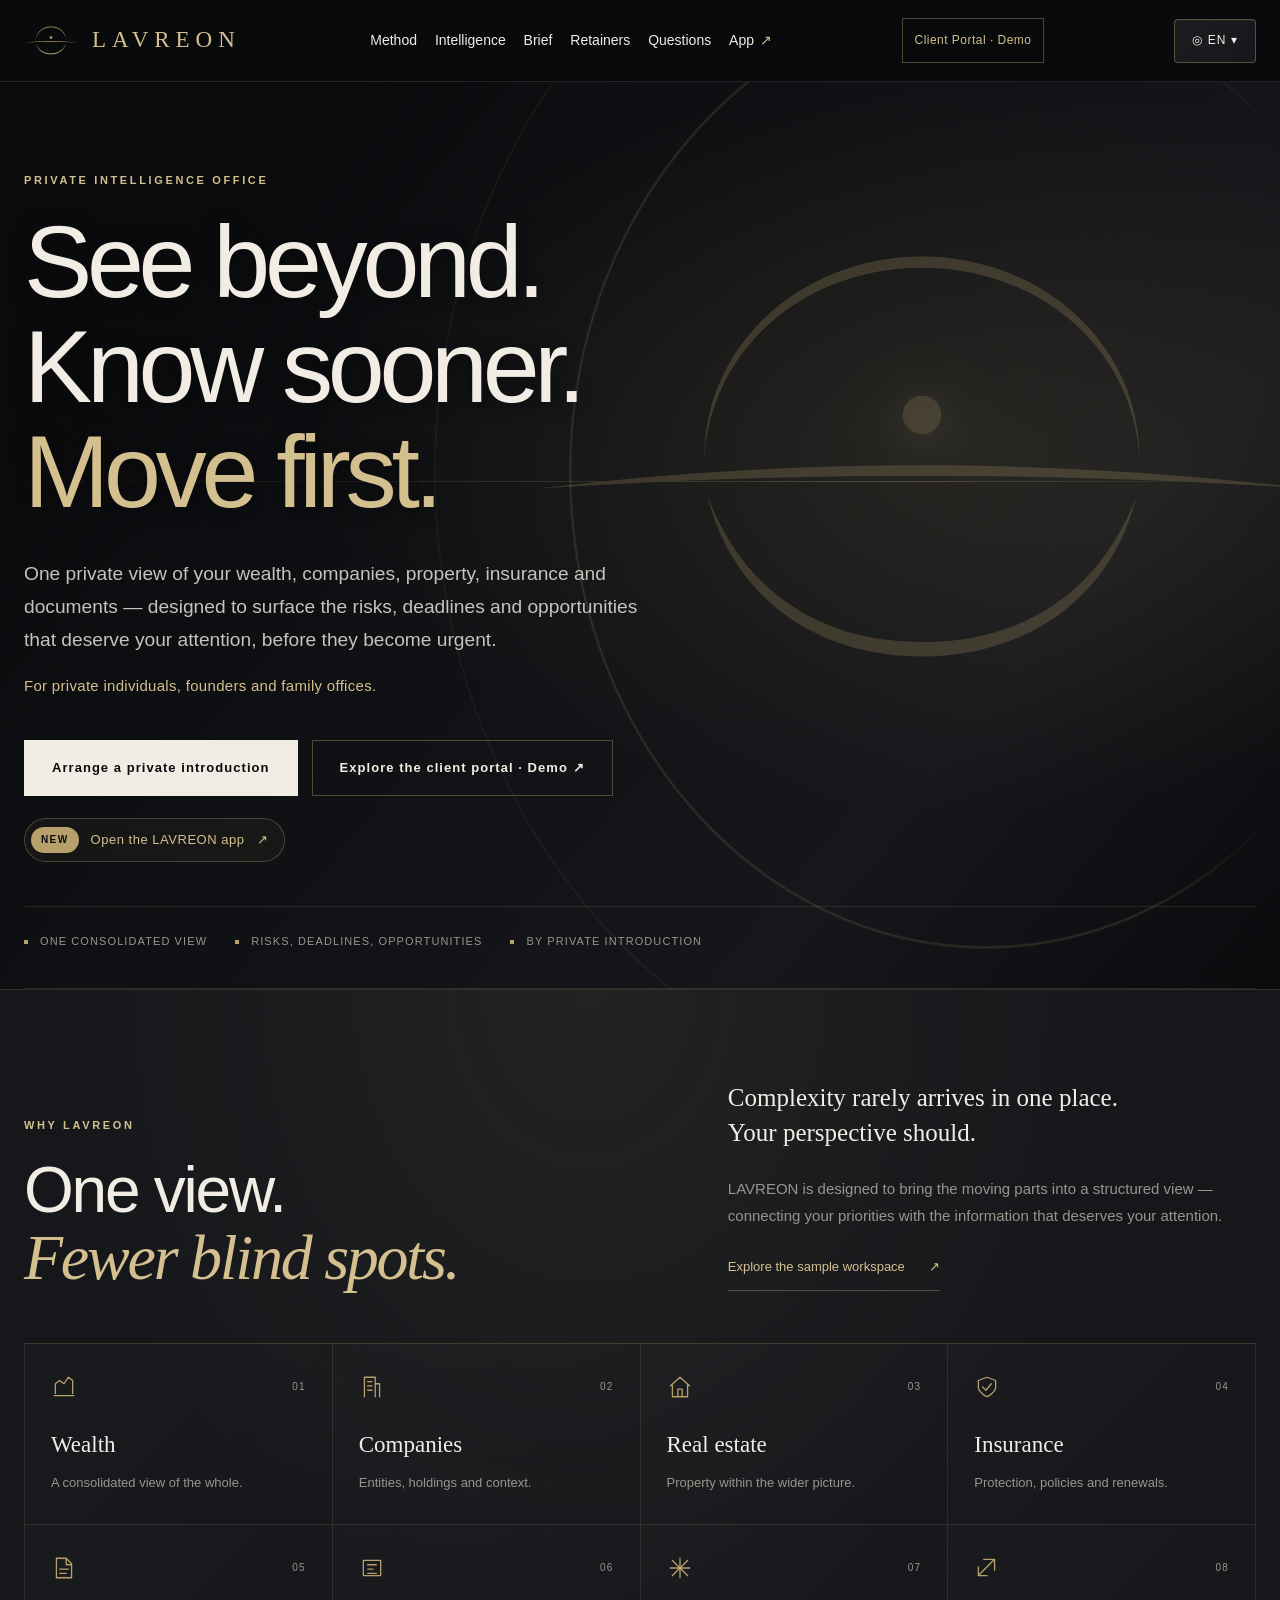
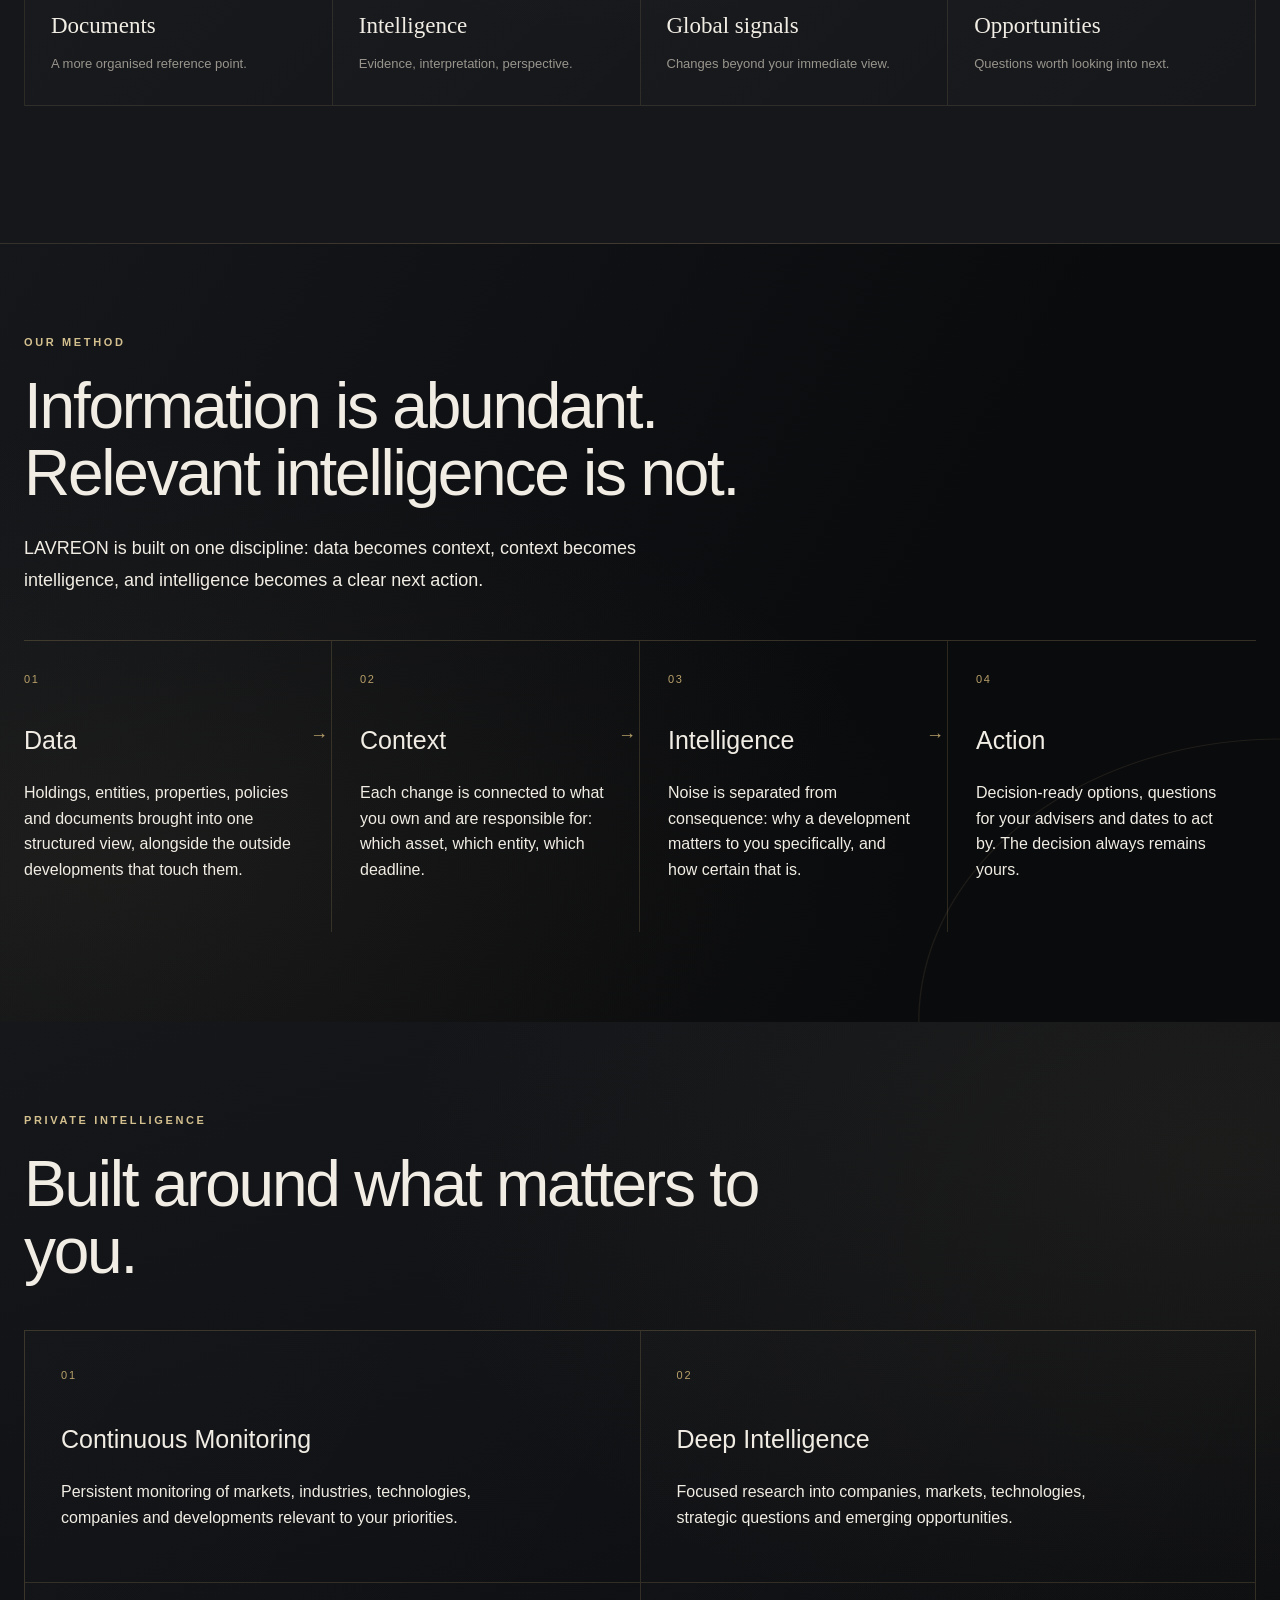
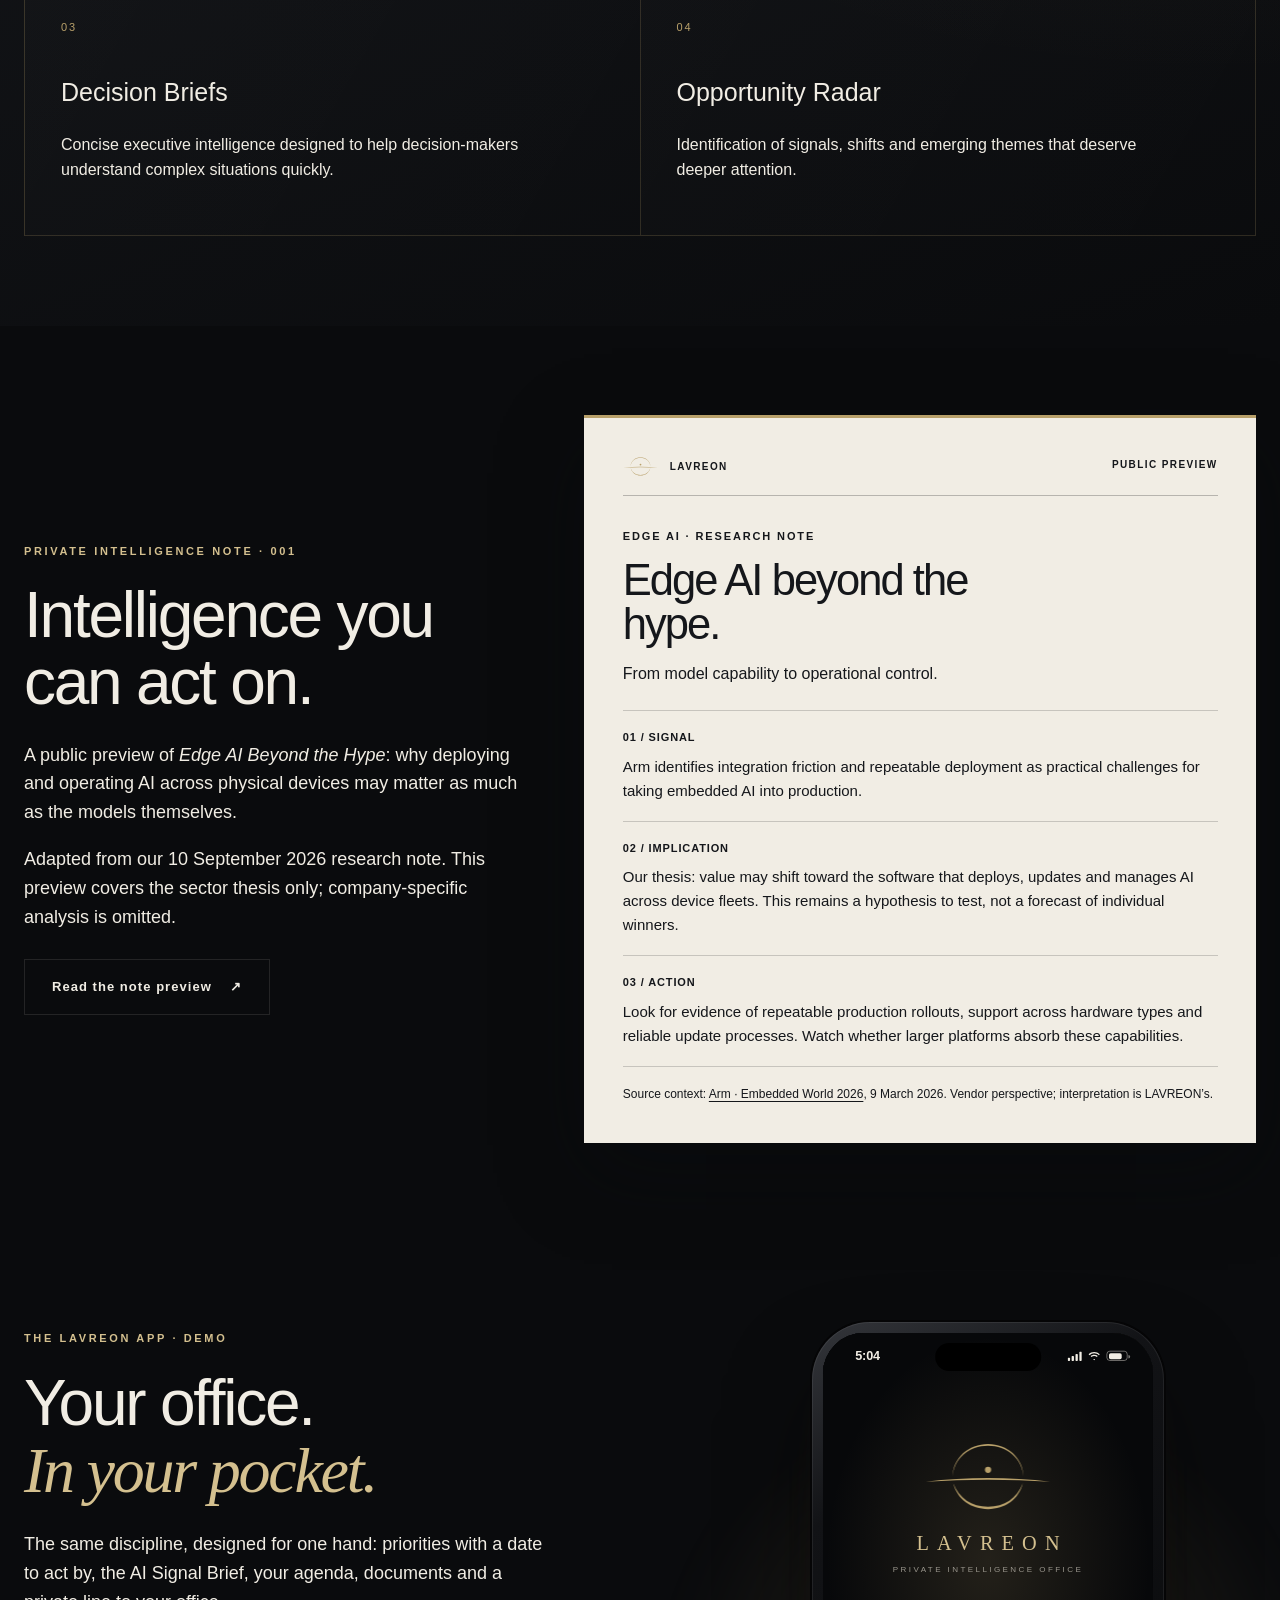
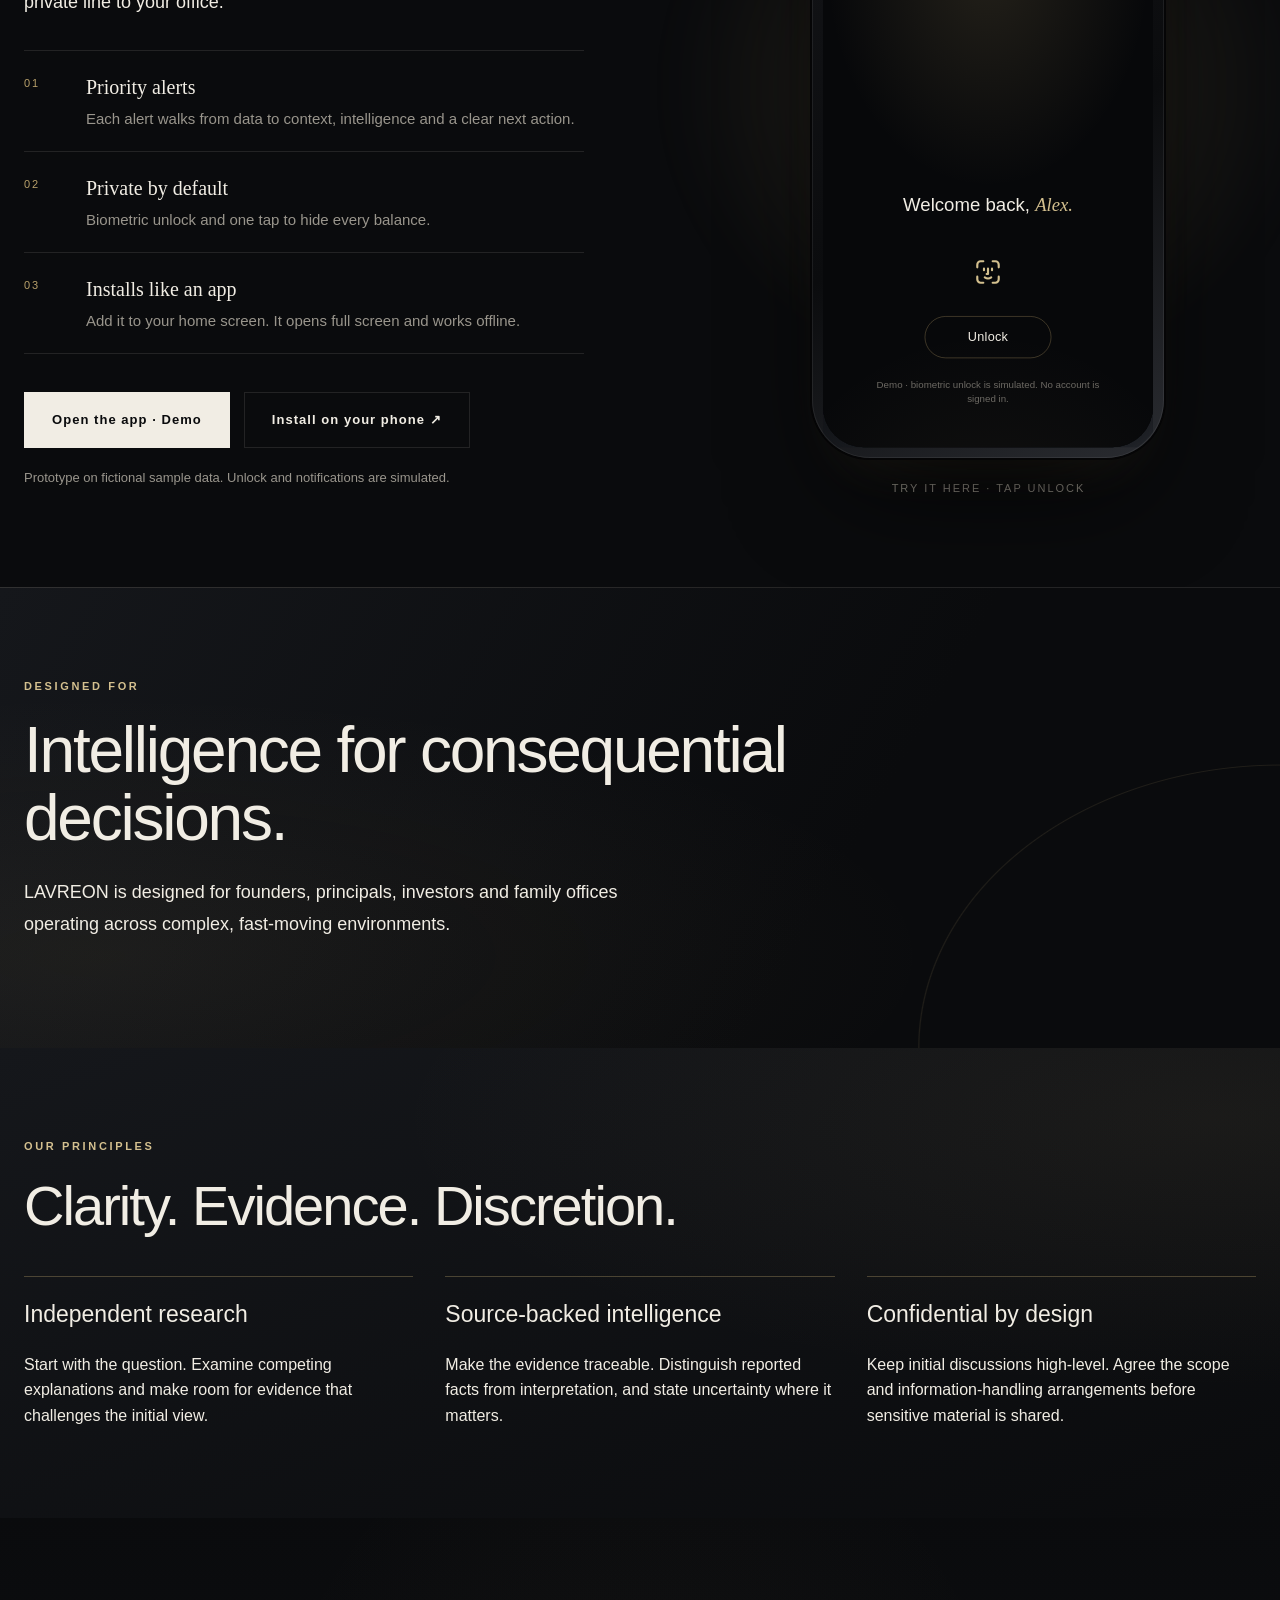
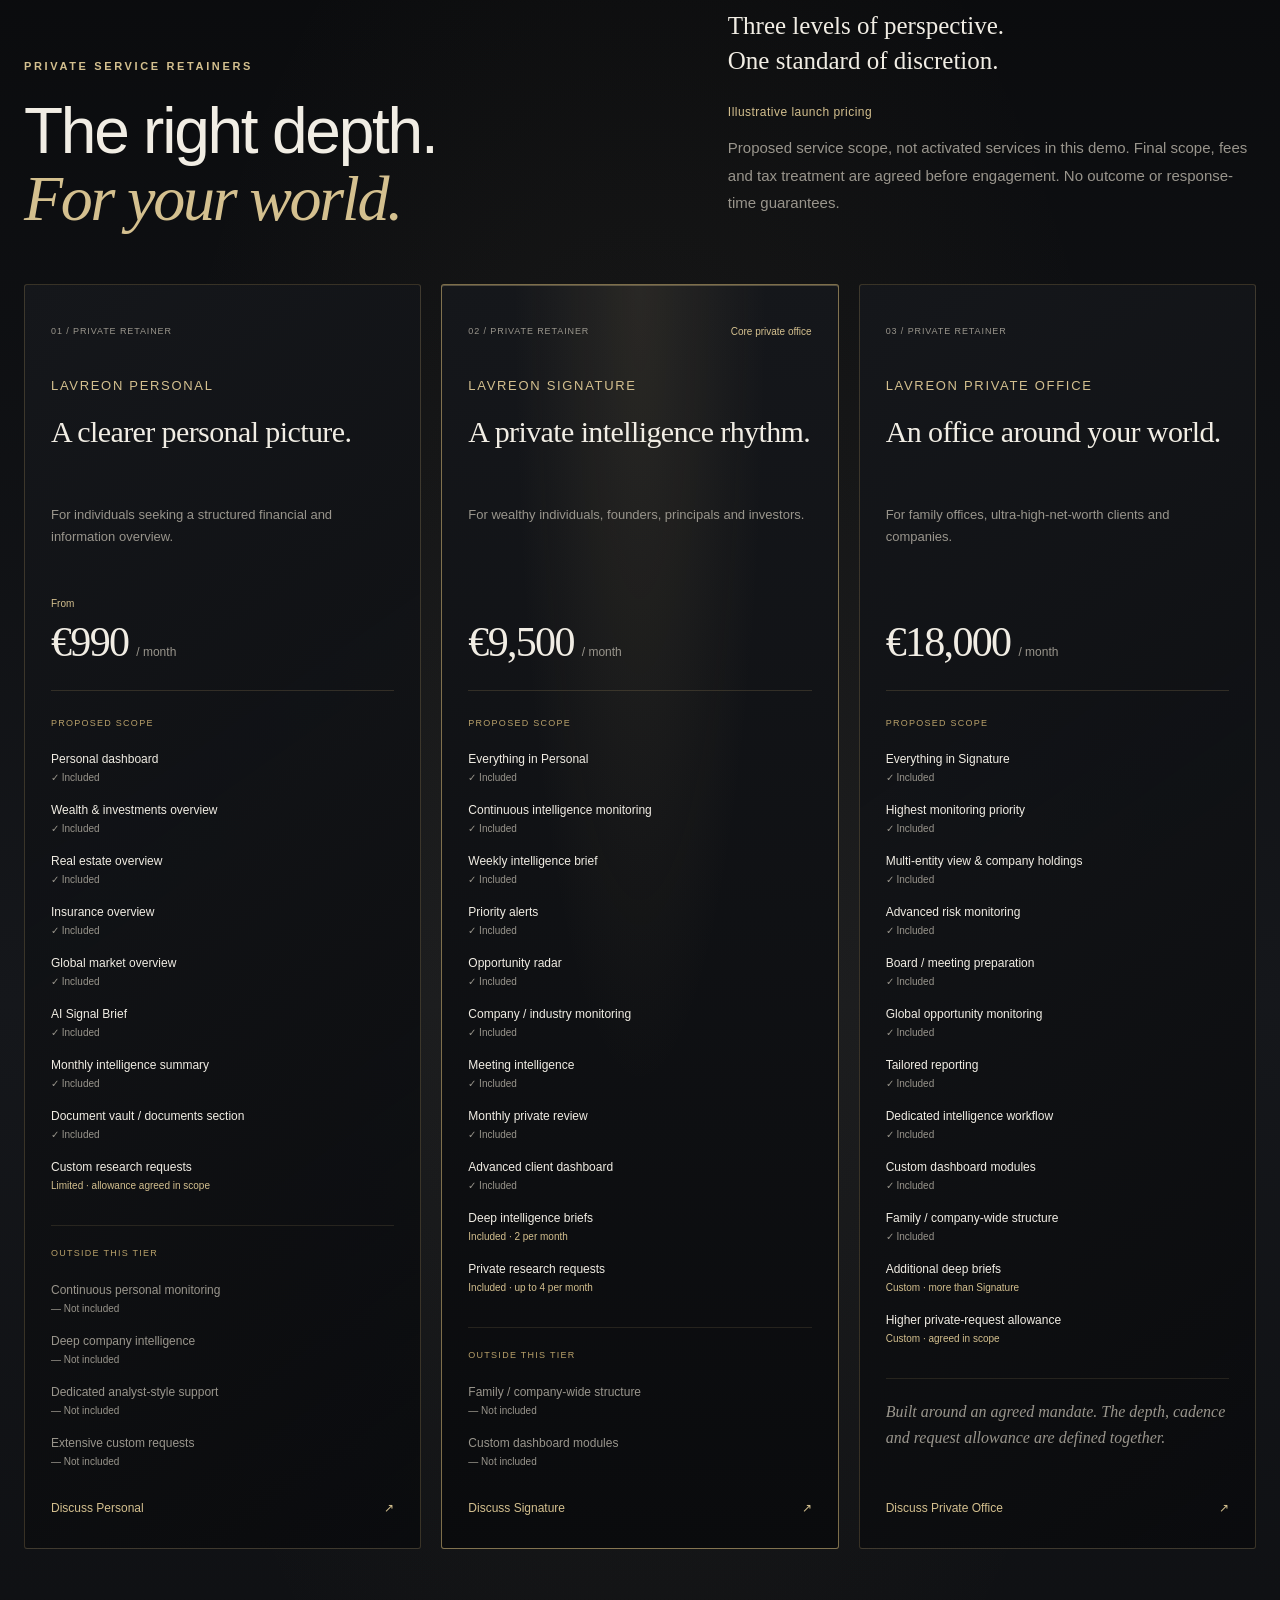
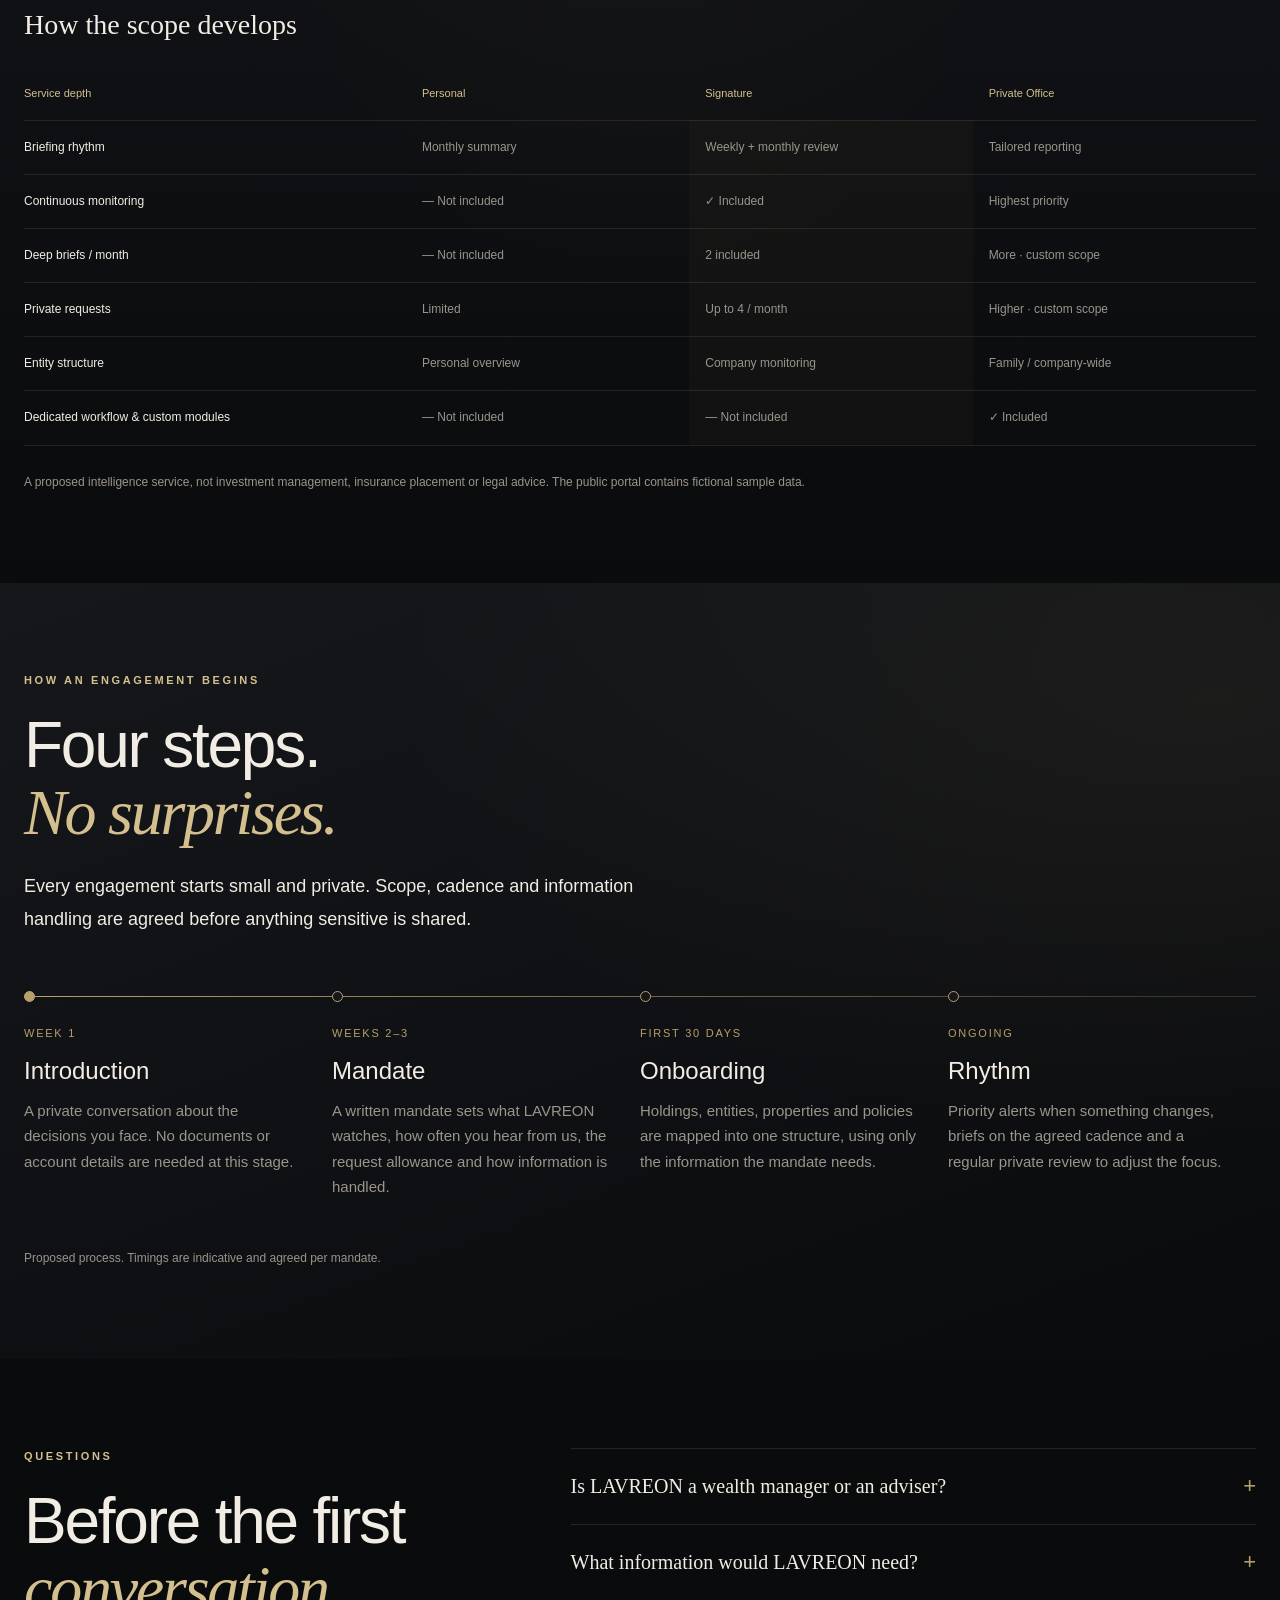
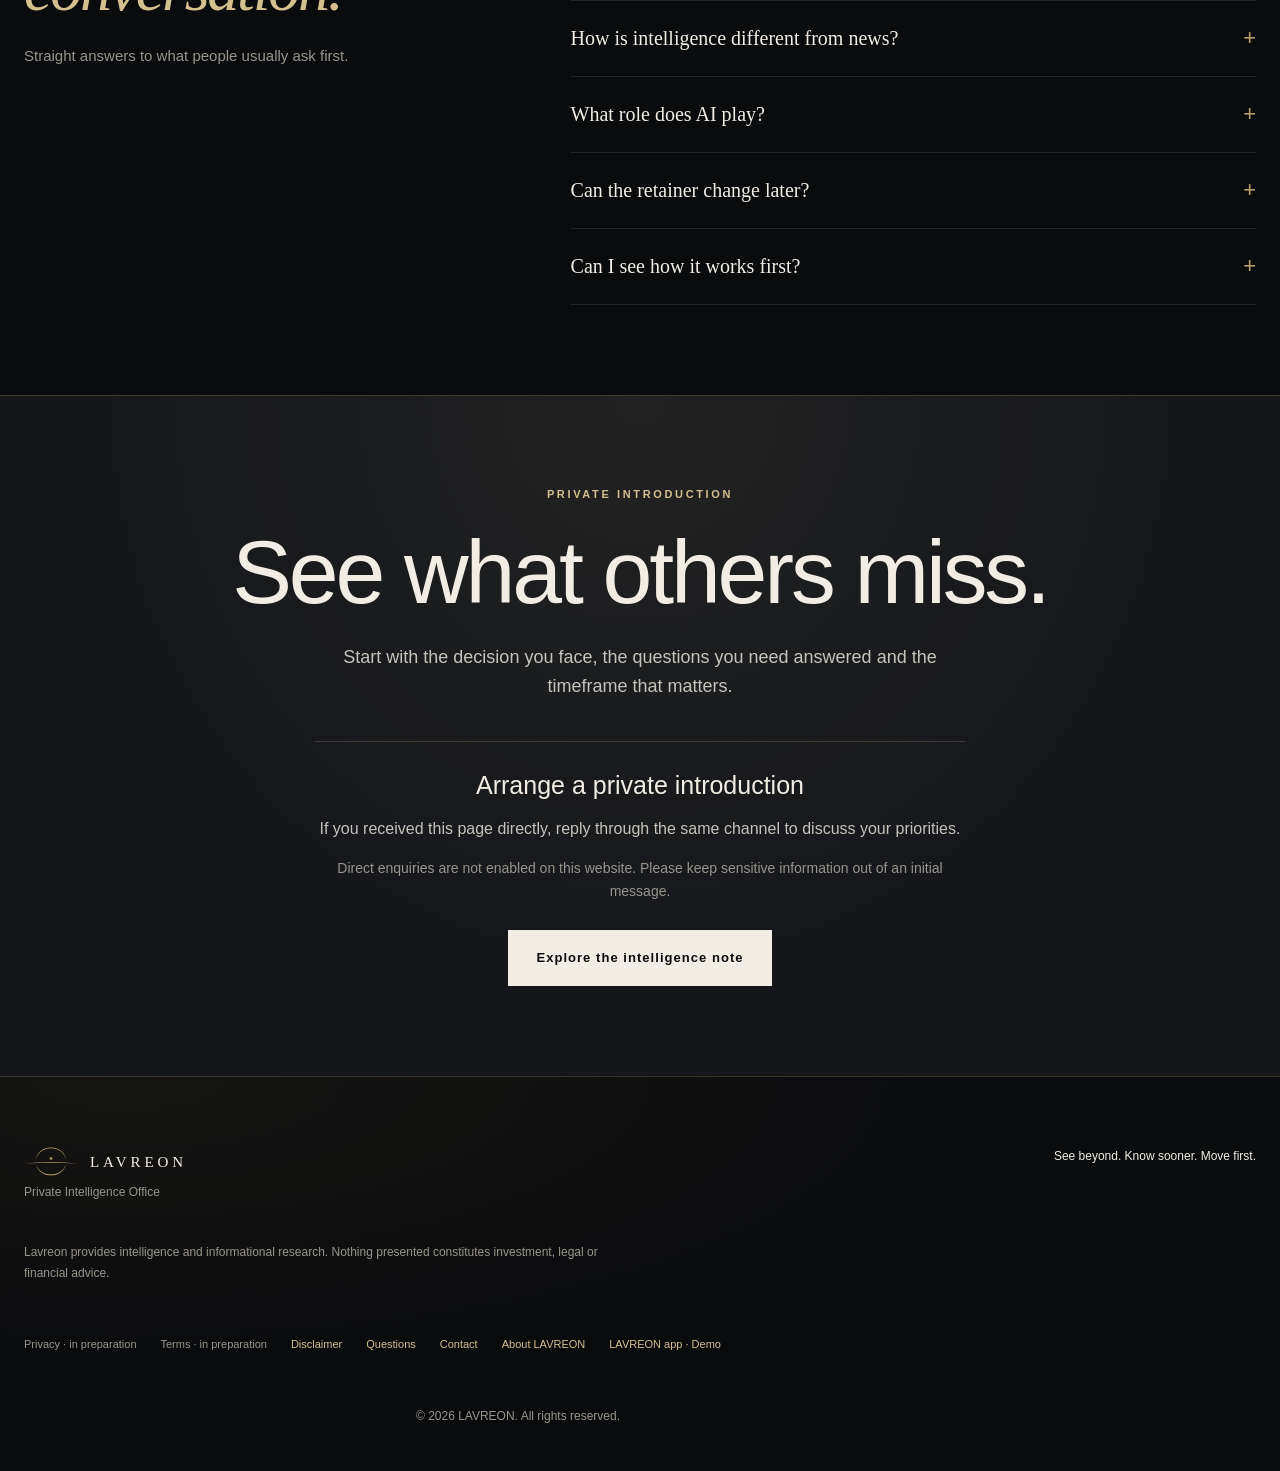
==== commit 7b20eea7: "Show how an engagement begins and answer first questions on the public page Co-Authored-By: Claude O" ====
--- a/index.html
+++ b/index.html
@@ -29,11 +29,11 @@
   <script>try{if(sessionStorage.getItem('lavreon-intro-seen'))document.documentElement.classList.add('intro-skip')}catch{}</script>
   <link rel="stylesheet" href="styles.css?v=a11y-2">
 <link rel="stylesheet" href="language.css?v=mobile-header-1">
-<script src="translations-fi.js?v=app-2" defer></script>
+<script src="translations-fi.js?v=engagement-1" defer></script>
 <script src="language.js?v=fi-numbers-1" defer></script>
   <script src="intro.js?v=intro-short-1" defer></script>
   <script src="site.js?v=app-1" defer></script>
-<link rel="stylesheet" href="premium.css?v=app-2">
+<link rel="stylesheet" href="premium.css?v=engagement-1">
 </head>
 
 <body class="public-site">
@@ -53,6 +53,7 @@
       <a href="#services">Intelligence</a>
       <a href="#brief">Brief</a>
       <a href="#pricing">Retainers</a>
+      <a href="#faq">Questions</a>
       <a href="app/">App<span class="nav-arrow" aria-hidden="true">↗</span></a>
       <a class="nav-portal" href="dashboard.html">Client Portal · Demo</a>
     </nav>
@@ -431,6 +432,38 @@
       <p class="section-caption">A proposed intelligence service, not investment management, insurance placement or legal advice. The public portal contains fictional sample data.</p>
     </section>
 
+    <!-- How an engagement begins: the proposed onboarding process. -->
+    <section class="section section-dark engagement-section" id="engagement" aria-labelledby="engagement-heading">
+      <div class="section-heading">
+        <p class="eyebrow">HOW AN ENGAGEMENT BEGINS</p>
+        <h2 id="engagement-heading">Four steps.<br><em>No surprises.</em></h2>
+        <p>Every engagement starts small and private. Scope, cadence and information handling are agreed before anything sensitive is shared.</p>
+      </div>
+      <ol class="engagement-steps">
+        <li><span class="engagement-when">Week 1</span><h3>Introduction</h3><p>A private conversation about the decisions you face. No documents or account details are needed at this stage.</p></li>
+        <li><span class="engagement-when">Weeks 2–3</span><h3>Mandate</h3><p>A written mandate sets what LAVREON watches, how often you hear from us, the request allowance and how information is handled.</p></li>
+        <li><span class="engagement-when">First 30 days</span><h3>Onboarding</h3><p>Holdings, entities, properties and policies are mapped into one structure, using only the information the mandate needs.</p></li>
+        <li><span class="engagement-when">Ongoing</span><h3>Rhythm</h3><p>Priority alerts when something changes, briefs on the agreed cadence and a regular private review to adjust the focus.</p></li>
+      </ol>
+      <p class="section-caption">Proposed process. Timings are indicative and agreed per mandate.</p>
+    </section>
+
+    <section class="section faq-section" id="faq" aria-labelledby="faq-heading">
+      <div class="faq-intro">
+        <p class="eyebrow">QUESTIONS</p>
+        <h2 id="faq-heading">Before the first<br><em>conversation.</em></h2>
+        <p class="muted-copy">Straight answers to what people usually ask first.</p>
+      </div>
+      <div class="faq-list">
+        <details class="faq-item"><summary>Is LAVREON a wealth manager or an adviser?</summary><p>No. LAVREON is a proposed intelligence service. It does not manage money, place insurance or give investment, legal or tax advice. It prepares evidence and questions for you and your advisers.</p></details>
+        <details class="faq-item"><summary>What information would LAVREON need?</summary><p>Only what the agreed mandate needs. Initial discussions stay high-level, and sensitive material is shared only after scope and information-handling arrangements are agreed.</p></details>
+        <details class="faq-item"><summary>How is intelligence different from news?</summary><p>Each item is tied to something you own or are responsible for, separates reported fact from interpretation, and ends with a question or a date to act by.</p></details>
+        <details class="faq-item"><summary>What role does AI play?</summary><p>AI is designed to help scan and structure sources. Every brief is meant to be checked by a person, with sources cited and uncertainty stated.</p></details>
+        <details class="faq-item"><summary>Can the retainer change later?</summary><p>Yes. Scope, cadence and request allowance are designed to be reviewed at the private review, and an engagement can move between retainers.</p></details>
+        <details class="faq-item"><summary>Can I see how it works first?</summary><p>Yes. The client portal and the phone app are public demos on fictional sample data for an invented client, Alex Morgan.</p><p class="faq-links"><a class="quiet-link" href="dashboard.html">Client Portal · Demo <span aria-hidden="true">↗</span></a><a class="quiet-link" href="app/">LAVREON app · Demo <span aria-hidden="true">↗</span></a></p></details>
+      </div>
+    </section>
+
     <!-- CTA -->
     <section class="contact-section" id="contact">
 
@@ -478,7 +511,7 @@
       Nothing presented constitutes investment, legal or financial advice.
     </p>
 
-    <div class="footer-trust" aria-label="Website information"><span aria-disabled="true">Privacy · in preparation</span><span aria-disabled="true">Terms · in preparation</span><a href="#disclaimer">Disclaimer</a><a href="#contact">Contact</a><a href="#about">About LAVREON</a><a href="app/">LAVREON app · Demo</a></div>
+    <div class="footer-trust" aria-label="Website information"><span aria-disabled="true">Privacy · in preparation</span><span aria-disabled="true">Terms · in preparation</span><a href="#disclaimer">Disclaimer</a><a href="#faq">Questions</a><a href="#contact">Contact</a><a href="#about">About LAVREON</a><a href="app/">LAVREON app · Demo</a></div>
     <p class="copyright">
       © 2026 LAVREON. All rights reserved.
     </p>
--- a/premium.css
+++ b/premium.css
@@ -338,3 +338,56 @@
 .hero-app-link:hover { background: #b8a06a1f; border-color: #d4c08f; }
 .hero-app-badge { padding: 5px 10px; border-radius: 999px; background: #b8a06a; color: #0a0b0d; font-size: 10px; font-weight: 600; letter-spacing: .14em; text-transform: uppercase; }
 .nav-arrow { margin-left: 6px; color: #d4c08f; }
+
+/* How an engagement begins: four proposed steps on a timeline. */
+.engagement-steps { list-style: none; margin: 56px 0 0; padding: 0; display: grid; grid-template-columns: repeat(4, minmax(0, 1fr)); gap: 0; position: relative; }
+.engagement-steps::before { content: ''; position: absolute; left: 0; right: 0; top: 5px; height: 1px; background: linear-gradient(90deg, var(--premium-gold), #b8a06a33); }
+.engagement-steps li { position: relative; padding: 34px 28px 0 0; }
+.engagement-steps li::before { content: ''; position: absolute; left: 0; top: 0; width: 11px; height: 11px; border-radius: 50%; background: #15171b; border: 1px solid var(--premium-gold); }
+.engagement-steps li:first-child::before { background: var(--premium-gold); }
+.engagement-when { display: block; margin-bottom: 14px; color: var(--premium-gold); font-size: 11px; letter-spacing: .16em; text-transform: uppercase; }
+.engagement-steps h3 { margin: 0 0 12px; font-size: 24px; }
+.engagement-steps p { margin: 0; color: var(--text-muted); font-size: 15px; line-height: 1.7; max-width: 300px; }
+.engagement-section .section-caption { margin-top: 48px; }
+
+/* Questions: native disclosure list, works without JavaScript. */
+.faq-section { display: grid; grid-template-columns: minmax(0, .8fr) minmax(0, 1.2fr); gap: clamp(40px, 7vw, 110px); align-items: start; }
+.faq-intro h2 { margin-bottom: 20px; }
+.faq-list { border-top: 1px solid var(--border); }
+.faq-item { border-bottom: 1px solid var(--border); }
+.faq-item summary { list-style: none; cursor: pointer; display: flex; justify-content: space-between; gap: 24px; align-items: baseline; padding: 24px 0; font-family: Georgia, 'Times New Roman', serif; font-size: 20px; line-height: 1.35; color: var(--premium-ivory); transition: color var(--transition); }
+.faq-item summary::-webkit-details-marker { display: none; }
+.faq-item summary::after { content: '+'; flex: none; color: var(--premium-gold); font-family: 'Helvetica Neue', Helvetica, Arial, sans-serif; font-size: 22px; line-height: 1; transition: transform var(--transition); }
+.faq-item[open] summary::after { transform: rotate(45deg); }
+.faq-item summary:hover { color: var(--premium-light); }
+.faq-item summary:focus-visible { outline: 2px solid var(--premium-light); outline-offset: 4px; }
+.faq-item p { margin: -6px 0 24px; max-width: 640px; color: var(--text-muted); font-size: 16px; line-height: 1.75; }
+.faq-links { display: flex; flex-wrap: wrap; gap: 12px 28px; }
+
+@media (max-width: 900px) {
+  .engagement-steps { grid-template-columns: 1fr; margin-top: 40px; }
+  .engagement-steps::before { left: 5px; right: auto; top: 6px; bottom: 6px; width: 1px; height: auto; background: linear-gradient(180deg, var(--premium-gold), #b8a06a33); }
+  .engagement-steps li { padding: 0 0 34px 34px; }
+  .engagement-steps li:last-child { padding-bottom: 0; }
+  .engagement-steps p { max-width: 560px; }
+  .faq-section { grid-template-columns: 1fr; gap: 28px; }
+  .faq-item summary { font-size: 18px; padding: 20px 0; }
+}
+
+/* Desktop header between the mobile menu and full width: tighter navigation so it never overflows. */
+@media (min-width: 901px) and (max-width: 1320px) {
+  .public-site .site-header { gap: 14px; }
+  .public-site .navigation { gap: clamp(10px, 1.4vw, 20px); }
+  .public-site .navigation a { font-size: 14px; letter-spacing: 0; }
+  .public-site .header-cta { font-size: 12px; padding-inline: 12px; letter-spacing: .04em; }
+}
+@media (min-width: 901px) and (max-width: 1040px) {
+  .public-site .brand-wordmark { letter-spacing: .14em; font-size: 18px; }
+  .public-site .navigation a { font-size: 13px; }
+}
+@media (min-width: 901px) and (max-width: 980px) {
+  .public-site .site-header { gap: 10px; }
+  .public-site .navigation { gap: 9px; }
+  .public-site .navigation a { font-size: 12.5px; }
+  .public-site .header-cta { font-size: 11px; padding-inline: 9px; letter-spacing: .02em; }
+}
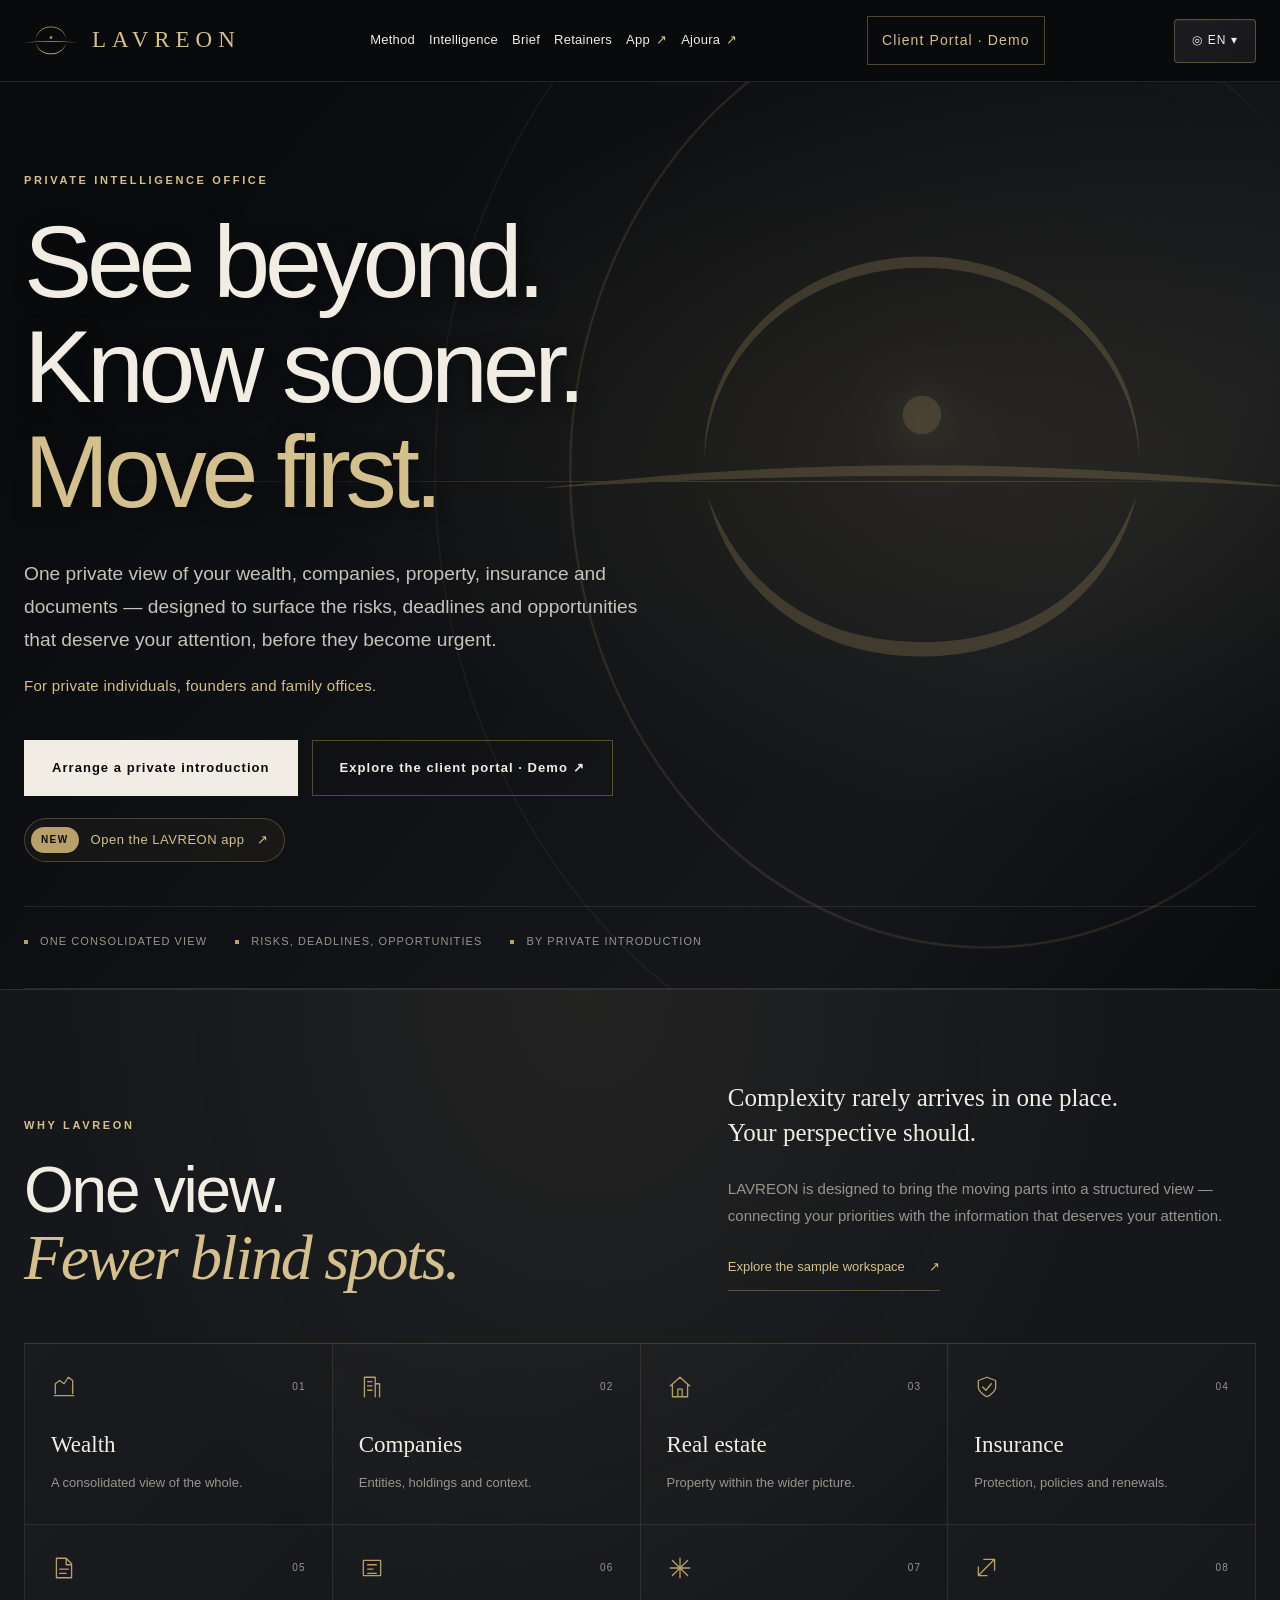
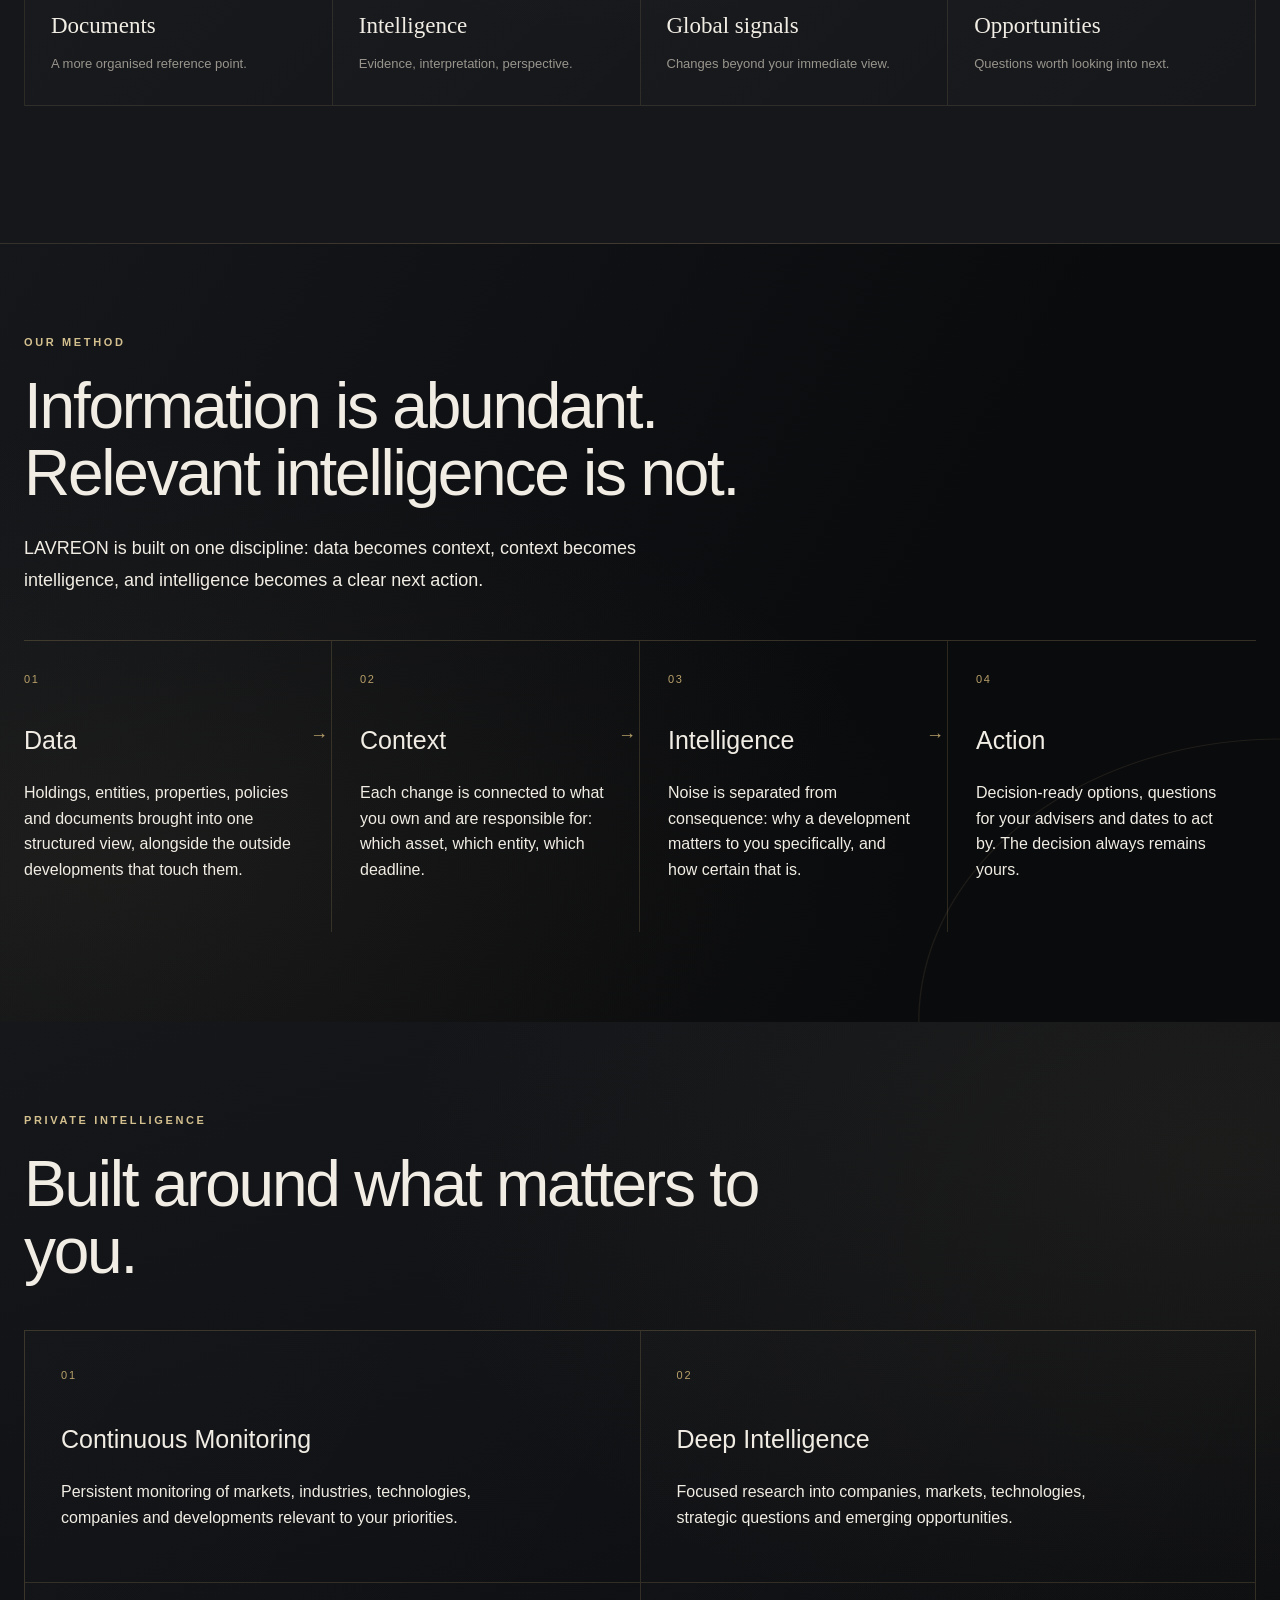
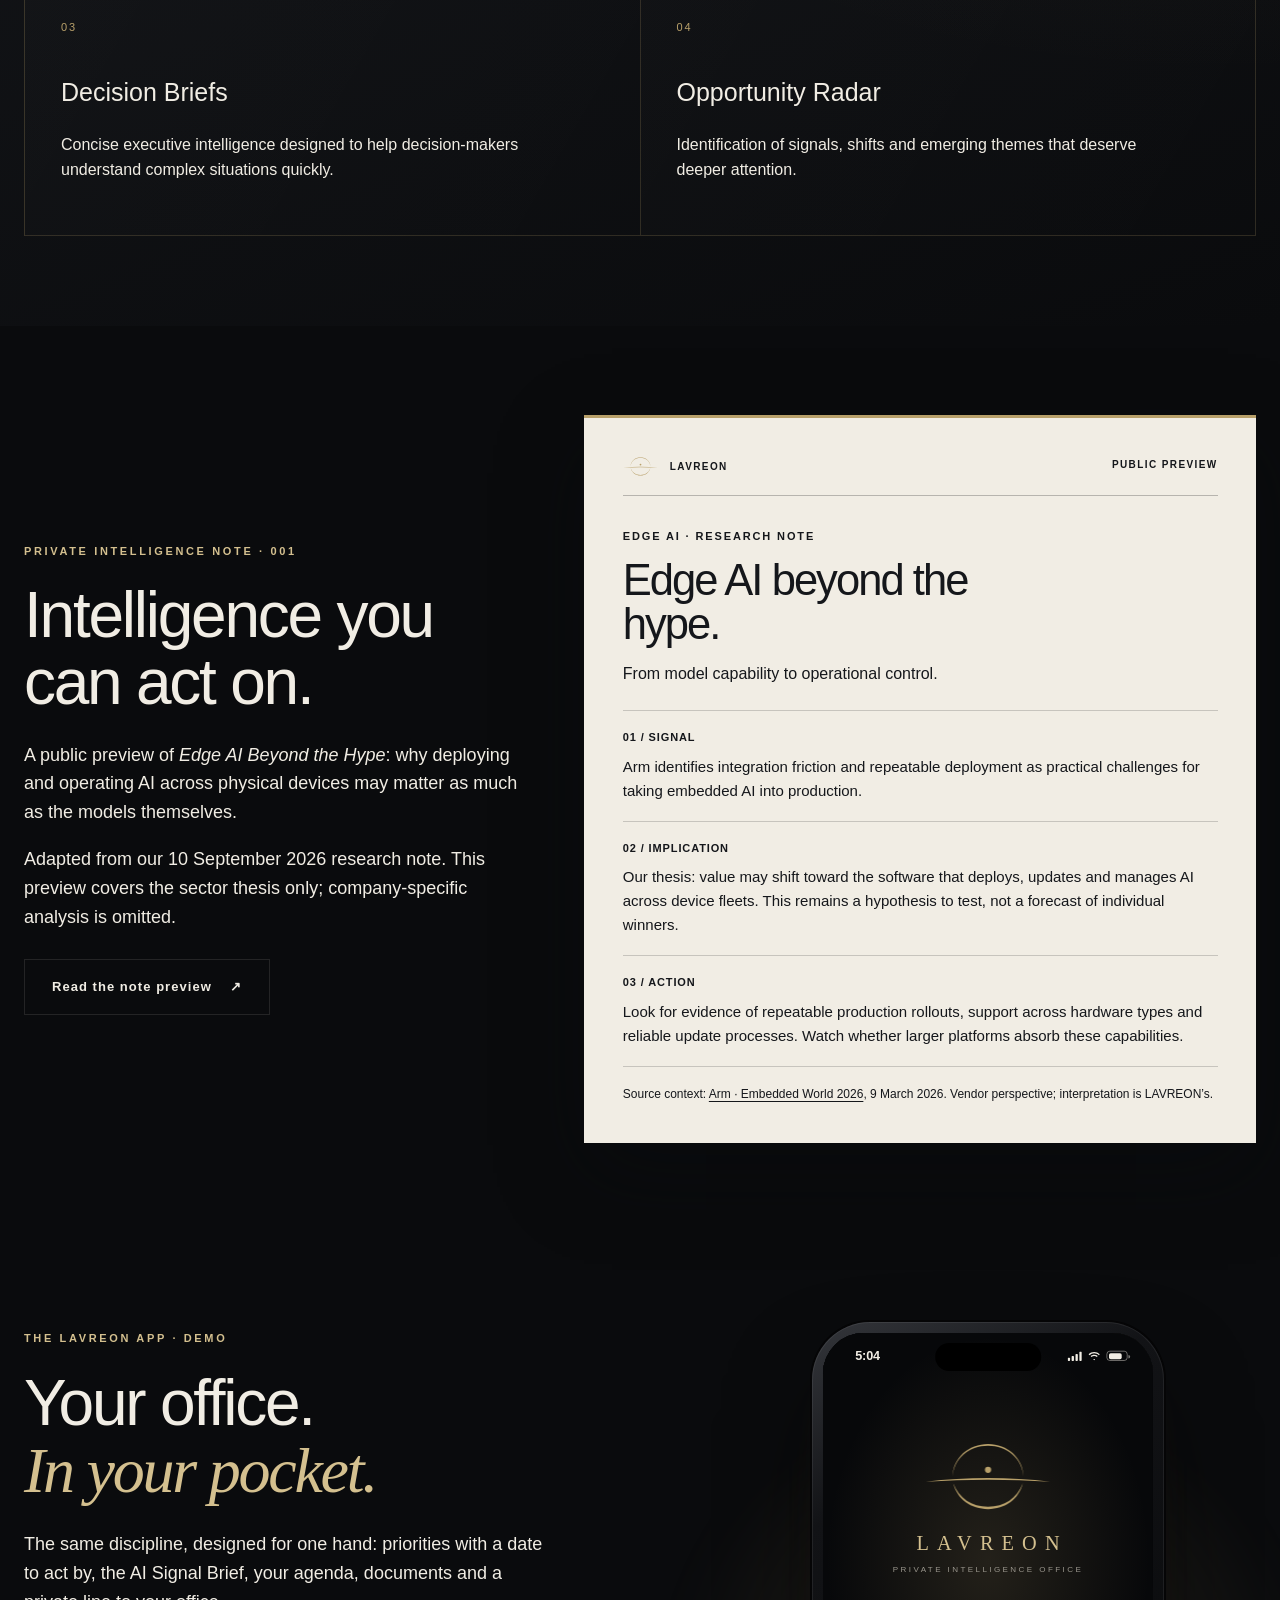
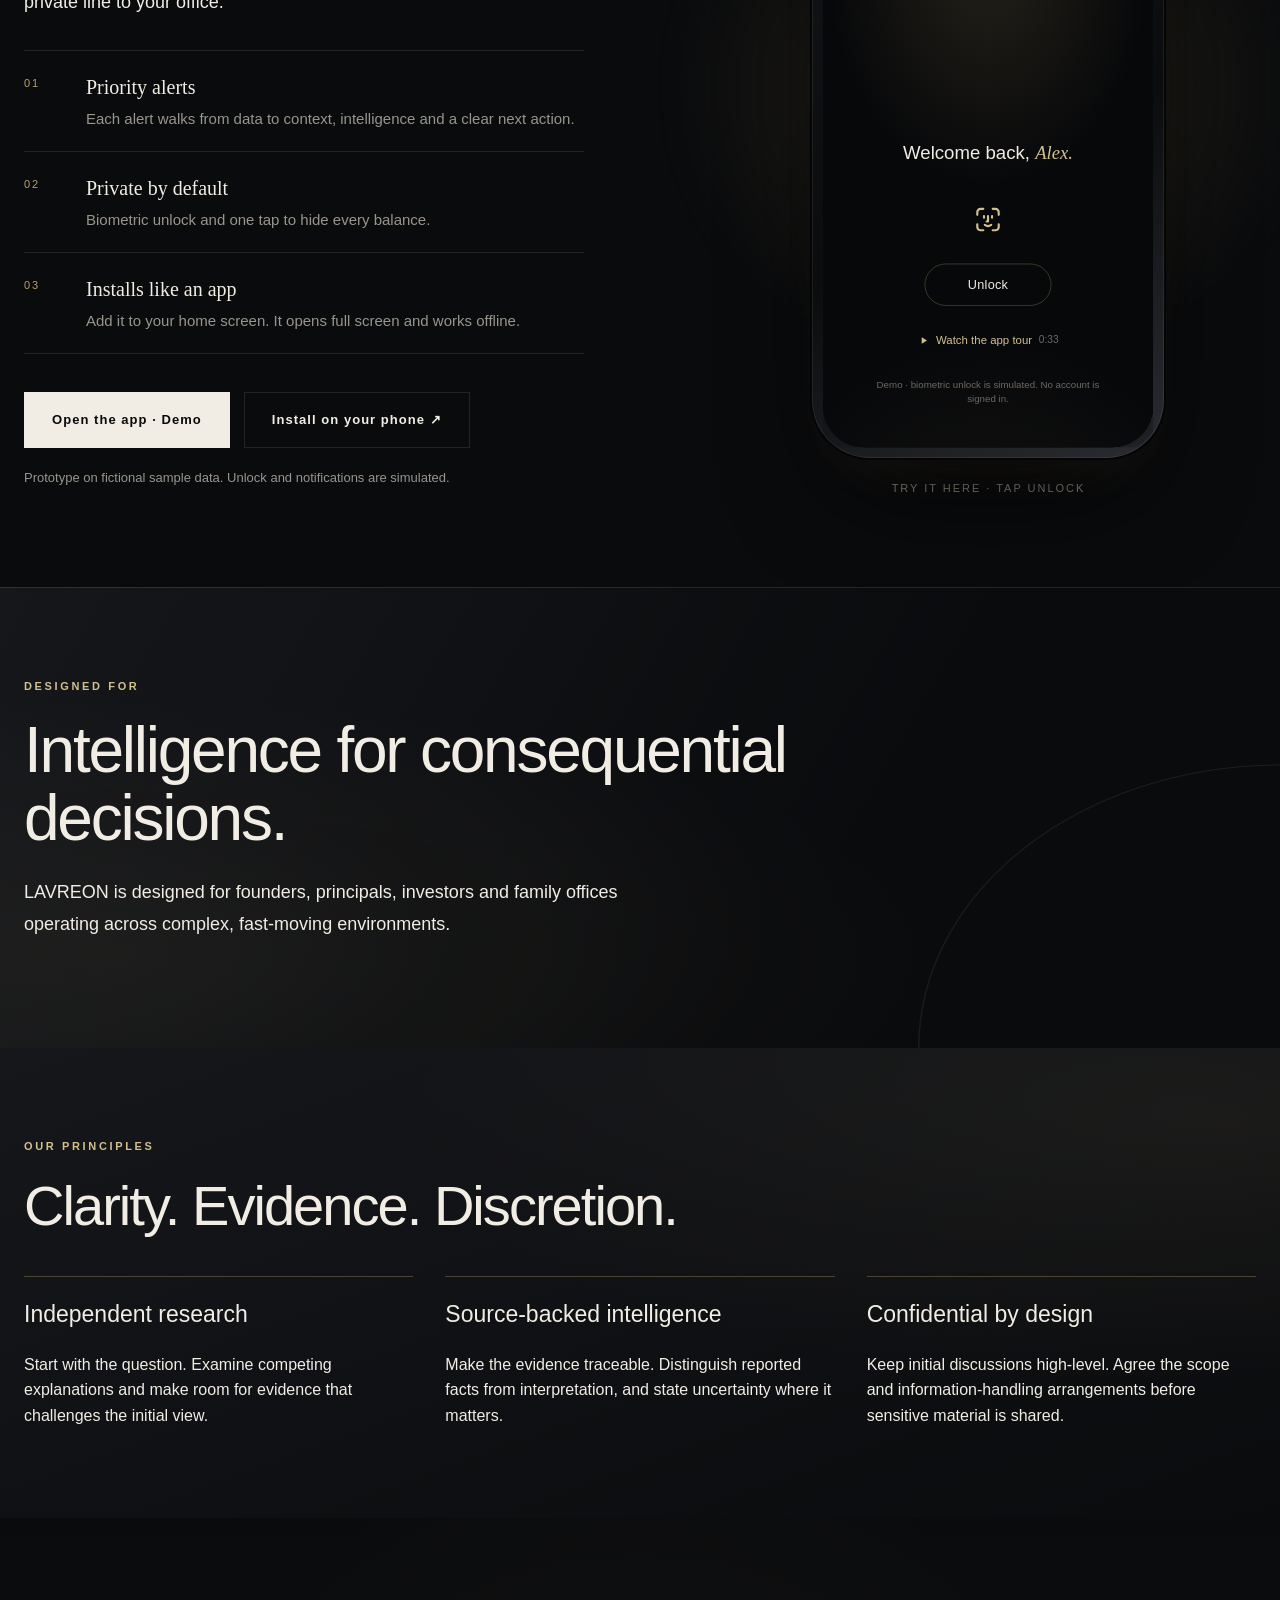
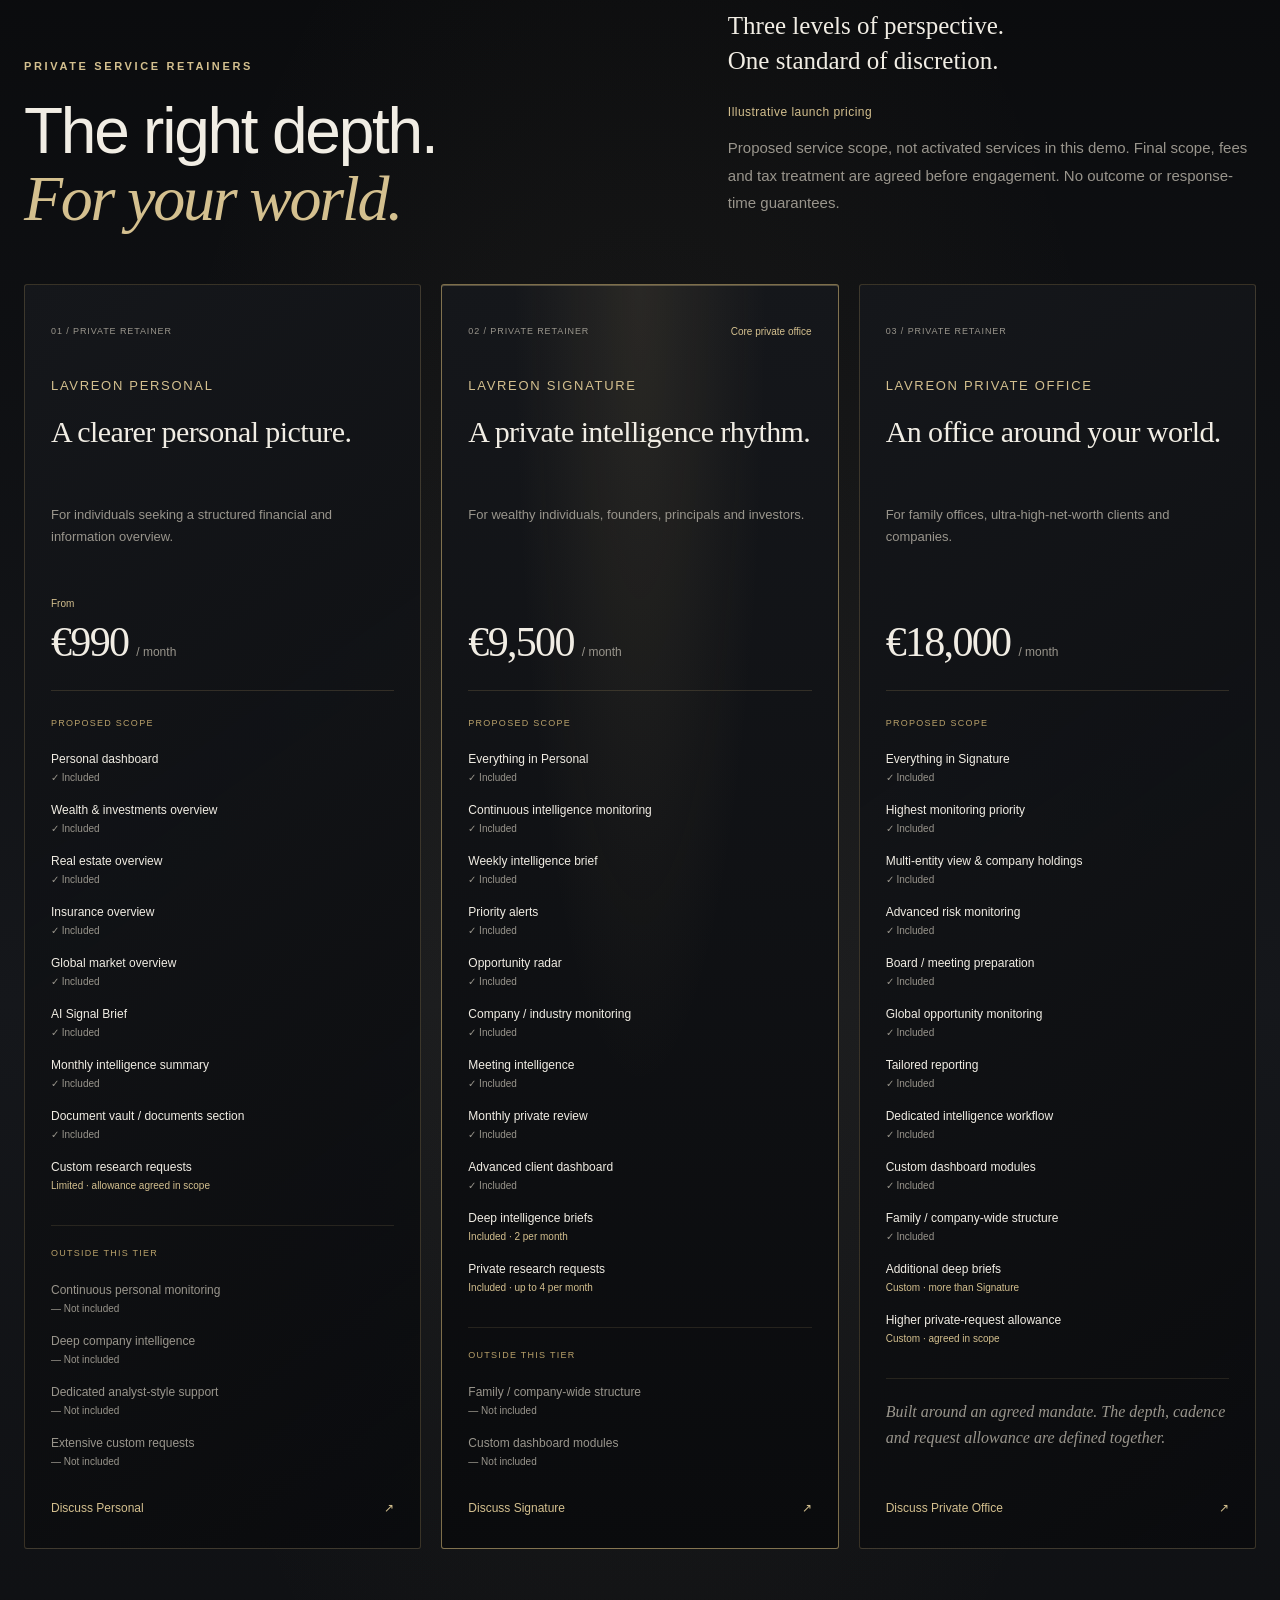
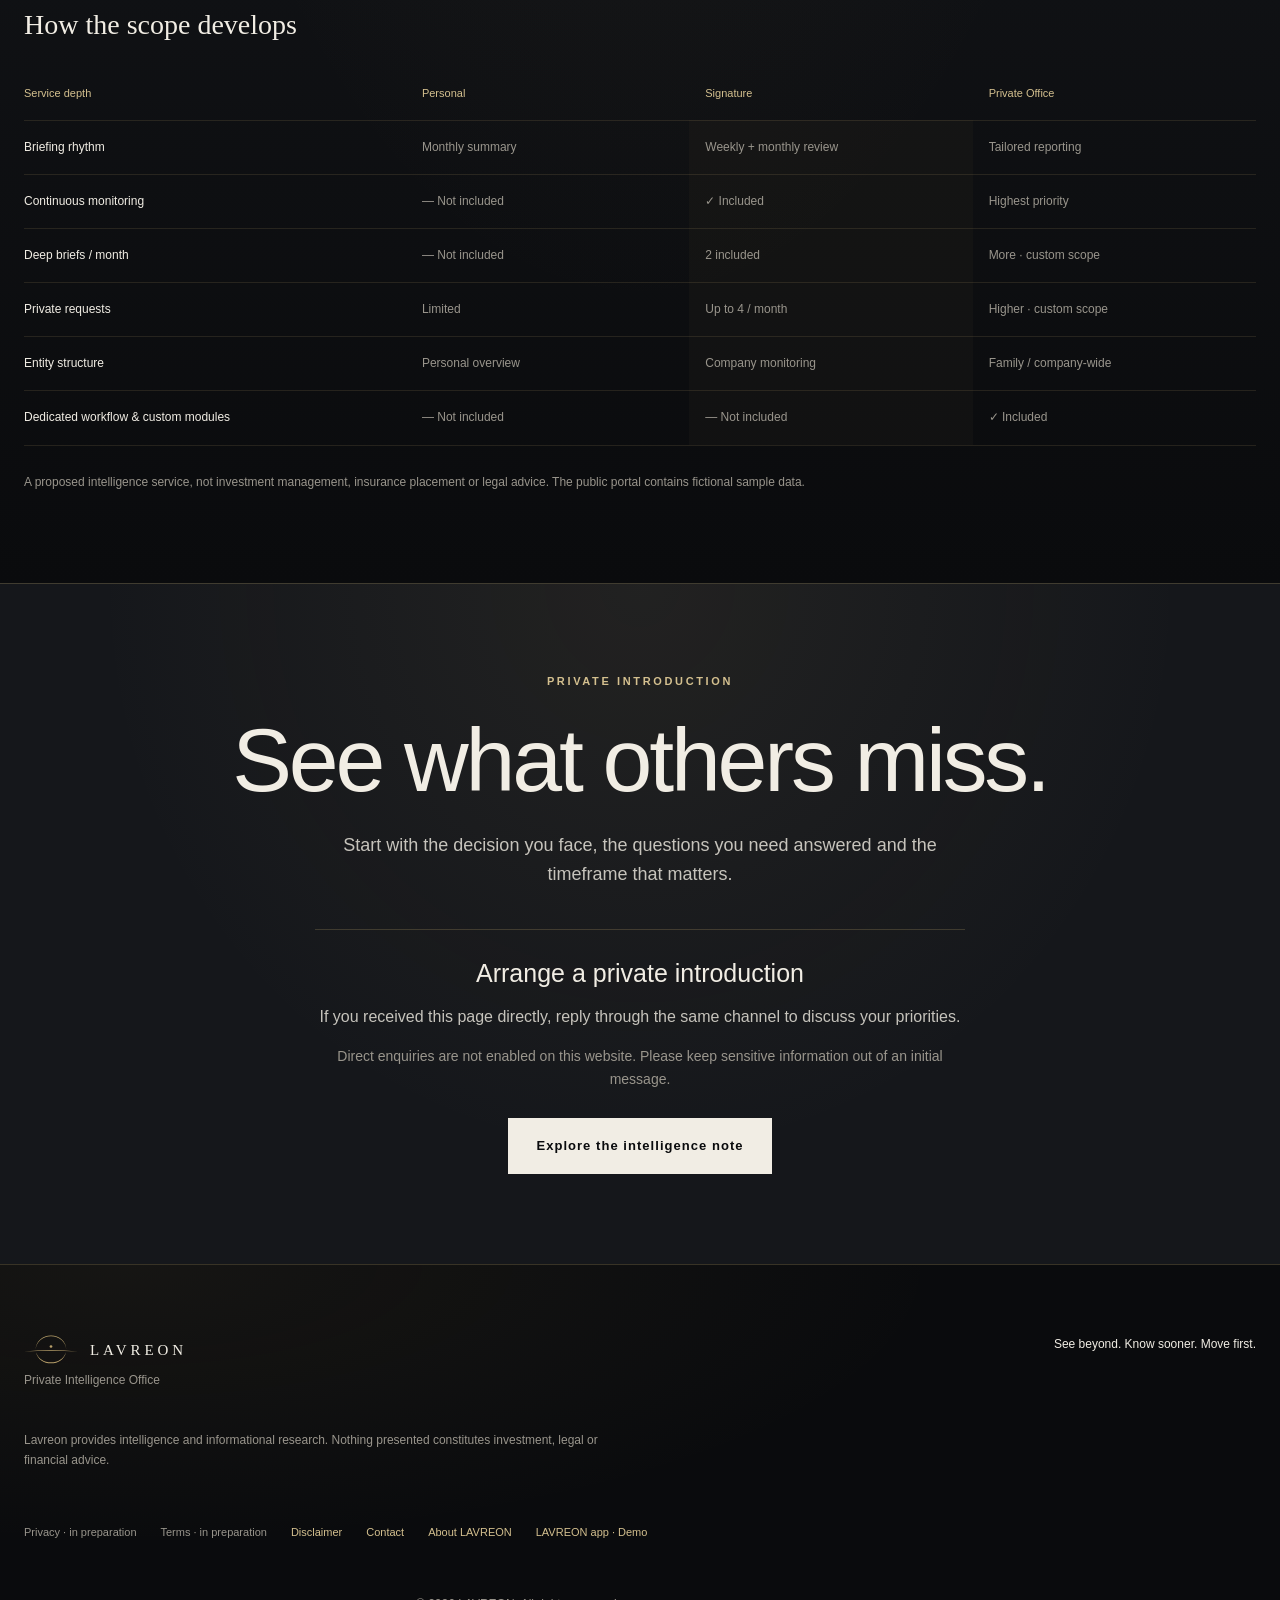
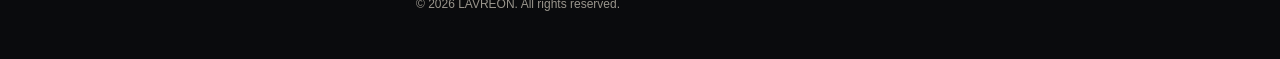
==== commit 449eefa5: "Bring back the Ajoura link in the site header PR #35 replaced the Ajoura nav link with App, so deskt" ====
--- a/index.html
+++ b/index.html
@@ -29,11 +29,11 @@
   <script>try{if(sessionStorage.getItem('lavreon-intro-seen'))document.documentElement.classList.add('intro-skip')}catch{}</script>
   <link rel="stylesheet" href="styles.css?v=a11y-2">
 <link rel="stylesheet" href="language.css?v=mobile-header-1">
-<script src="translations-fi.js?v=engagement-1" defer></script>
+<script src="translations-fi.js?v=app-2" defer></script>
 <script src="language.js?v=fi-numbers-1" defer></script>
   <script src="intro.js?v=intro-short-1" defer></script>
   <script src="site.js?v=app-1" defer></script>
-<link rel="stylesheet" href="premium.css?v=engagement-1">
+<link rel="stylesheet" href="premium.css?v=ajoura-link-1">
 </head>
 
 <body class="public-site">
@@ -53,8 +53,8 @@
       <a href="#services">Intelligence</a>
       <a href="#brief">Brief</a>
       <a href="#pricing">Retainers</a>
-      <a href="#faq">Questions</a>
       <a href="app/">App<span class="nav-arrow" aria-hidden="true">↗</span></a>
+      <a href="https://mestarihannes.github.io/Ajoura/" translate="no">Ajoura<span class="nav-arrow" aria-hidden="true">↗</span></a>
       <a class="nav-portal" href="dashboard.html">Client Portal · Demo</a>
     </nav>
 
@@ -432,38 +432,6 @@
       <p class="section-caption">A proposed intelligence service, not investment management, insurance placement or legal advice. The public portal contains fictional sample data.</p>
     </section>
 
-    <!-- How an engagement begins: the proposed onboarding process. -->
-    <section class="section section-dark engagement-section" id="engagement" aria-labelledby="engagement-heading">
-      <div class="section-heading">
-        <p class="eyebrow">HOW AN ENGAGEMENT BEGINS</p>
-        <h2 id="engagement-heading">Four steps.<br><em>No surprises.</em></h2>
-        <p>Every engagement starts small and private. Scope, cadence and information handling are agreed before anything sensitive is shared.</p>
-      </div>
-      <ol class="engagement-steps">
-        <li><span class="engagement-when">Week 1</span><h3>Introduction</h3><p>A private conversation about the decisions you face. No documents or account details are needed at this stage.</p></li>
-        <li><span class="engagement-when">Weeks 2–3</span><h3>Mandate</h3><p>A written mandate sets what LAVREON watches, how often you hear from us, the request allowance and how information is handled.</p></li>
-        <li><span class="engagement-when">First 30 days</span><h3>Onboarding</h3><p>Holdings, entities, properties and policies are mapped into one structure, using only the information the mandate needs.</p></li>
-        <li><span class="engagement-when">Ongoing</span><h3>Rhythm</h3><p>Priority alerts when something changes, briefs on the agreed cadence and a regular private review to adjust the focus.</p></li>
-      </ol>
-      <p class="section-caption">Proposed process. Timings are indicative and agreed per mandate.</p>
-    </section>
-
-    <section class="section faq-section" id="faq" aria-labelledby="faq-heading">
-      <div class="faq-intro">
-        <p class="eyebrow">QUESTIONS</p>
-        <h2 id="faq-heading">Before the first<br><em>conversation.</em></h2>
-        <p class="muted-copy">Straight answers to what people usually ask first.</p>
-      </div>
-      <div class="faq-list">
-        <details class="faq-item"><summary>Is LAVREON a wealth manager or an adviser?</summary><p>No. LAVREON is a proposed intelligence service. It does not manage money, place insurance or give investment, legal or tax advice. It prepares evidence and questions for you and your advisers.</p></details>
-        <details class="faq-item"><summary>What information would LAVREON need?</summary><p>Only what the agreed mandate needs. Initial discussions stay high-level, and sensitive material is shared only after scope and information-handling arrangements are agreed.</p></details>
-        <details class="faq-item"><summary>How is intelligence different from news?</summary><p>Each item is tied to something you own or are responsible for, separates reported fact from interpretation, and ends with a question or a date to act by.</p></details>
-        <details class="faq-item"><summary>What role does AI play?</summary><p>AI is designed to help scan and structure sources. Every brief is meant to be checked by a person, with sources cited and uncertainty stated.</p></details>
-        <details class="faq-item"><summary>Can the retainer change later?</summary><p>Yes. Scope, cadence and request allowance are designed to be reviewed at the private review, and an engagement can move between retainers.</p></details>
-        <details class="faq-item"><summary>Can I see how it works first?</summary><p>Yes. The client portal and the phone app are public demos on fictional sample data for an invented client, Alex Morgan.</p><p class="faq-links"><a class="quiet-link" href="dashboard.html">Client Portal · Demo <span aria-hidden="true">↗</span></a><a class="quiet-link" href="app/">LAVREON app · Demo <span aria-hidden="true">↗</span></a></p></details>
-      </div>
-    </section>
-
     <!-- CTA -->
     <section class="contact-section" id="contact">
 
@@ -511,7 +479,7 @@
       Nothing presented constitutes investment, legal or financial advice.
     </p>
 
-    <div class="footer-trust" aria-label="Website information"><span aria-disabled="true">Privacy · in preparation</span><span aria-disabled="true">Terms · in preparation</span><a href="#disclaimer">Disclaimer</a><a href="#faq">Questions</a><a href="#contact">Contact</a><a href="#about">About LAVREON</a><a href="app/">LAVREON app · Demo</a></div>
+    <div class="footer-trust" aria-label="Website information"><span aria-disabled="true">Privacy · in preparation</span><span aria-disabled="true">Terms · in preparation</span><a href="#disclaimer">Disclaimer</a><a href="#contact">Contact</a><a href="#about">About LAVREON</a><a href="app/">LAVREON app · Demo</a></div>
     <p class="copyright">
       © 2026 LAVREON. All rights reserved.
     </p>
--- a/premium.css
+++ b/premium.css
@@ -338,56 +338,17 @@
 .hero-app-link:hover { background: #b8a06a1f; border-color: #d4c08f; }
 .hero-app-badge { padding: 5px 10px; border-radius: 999px; background: #b8a06a; color: #0a0b0d; font-size: 10px; font-weight: 600; letter-spacing: .14em; text-transform: uppercase; }
 .nav-arrow { margin-left: 6px; color: #d4c08f; }
-
-/* How an engagement begins: four proposed steps on a timeline. */
-.engagement-steps { list-style: none; margin: 56px 0 0; padding: 0; display: grid; grid-template-columns: repeat(4, minmax(0, 1fr)); gap: 0; position: relative; }
-.engagement-steps::before { content: ''; position: absolute; left: 0; right: 0; top: 5px; height: 1px; background: linear-gradient(90deg, var(--premium-gold), #b8a06a33); }
-.engagement-steps li { position: relative; padding: 34px 28px 0 0; }
-.engagement-steps li::before { content: ''; position: absolute; left: 0; top: 0; width: 11px; height: 11px; border-radius: 50%; background: #15171b; border: 1px solid var(--premium-gold); }
-.engagement-steps li:first-child::before { background: var(--premium-gold); }
-.engagement-when { display: block; margin-bottom: 14px; color: var(--premium-gold); font-size: 11px; letter-spacing: .16em; text-transform: uppercase; }
-.engagement-steps h3 { margin: 0 0 12px; font-size: 24px; }
-.engagement-steps p { margin: 0; color: var(--text-muted); font-size: 15px; line-height: 1.7; max-width: 300px; }
-.engagement-section .section-caption { margin-top: 48px; }
-
-/* Questions: native disclosure list, works without JavaScript. */
-.faq-section { display: grid; grid-template-columns: minmax(0, .8fr) minmax(0, 1.2fr); gap: clamp(40px, 7vw, 110px); align-items: start; }
-.faq-intro h2 { margin-bottom: 20px; }
-.faq-list { border-top: 1px solid var(--border); }
-.faq-item { border-bottom: 1px solid var(--border); }
-.faq-item summary { list-style: none; cursor: pointer; display: flex; justify-content: space-between; gap: 24px; align-items: baseline; padding: 24px 0; font-family: Georgia, 'Times New Roman', serif; font-size: 20px; line-height: 1.35; color: var(--premium-ivory); transition: color var(--transition); }
-.faq-item summary::-webkit-details-marker { display: none; }
-.faq-item summary::after { content: '+'; flex: none; color: var(--premium-gold); font-family: 'Helvetica Neue', Helvetica, Arial, sans-serif; font-size: 22px; line-height: 1; transition: transform var(--transition); }
-.faq-item[open] summary::after { transform: rotate(45deg); }
-.faq-item summary:hover { color: var(--premium-light); }
-.faq-item summary:focus-visible { outline: 2px solid var(--premium-light); outline-offset: 4px; }
-.faq-item p { margin: -6px 0 24px; max-width: 640px; color: var(--text-muted); font-size: 16px; line-height: 1.75; }
-.faq-links { display: flex; flex-wrap: wrap; gap: 12px 28px; }
-
-@media (max-width: 900px) {
-  .engagement-steps { grid-template-columns: 1fr; margin-top: 40px; }
-  .engagement-steps::before { left: 5px; right: auto; top: 6px; bottom: 6px; width: 1px; height: auto; background: linear-gradient(180deg, var(--premium-gold), #b8a06a33); }
-  .engagement-steps li { padding: 0 0 34px 34px; }
-  .engagement-steps li:last-child { padding-bottom: 0; }
-  .engagement-steps p { max-width: 560px; }
-  .faq-section { grid-template-columns: 1fr; gap: 28px; }
-  .faq-item summary { font-size: 18px; padding: 20px 0; }
-}
-
-/* Desktop header between the mobile menu and full width: tighter navigation so it never overflows. */
-@media (min-width: 901px) and (max-width: 1320px) {
-  .public-site .site-header { gap: 14px; }
-  .public-site .navigation { gap: clamp(10px, 1.4vw, 20px); }
-  .public-site .navigation a { font-size: 14px; letter-spacing: 0; }
-  .public-site .header-cta { font-size: 12px; padding-inline: 12px; letter-spacing: .04em; }
-}
-@media (min-width: 901px) and (max-width: 1040px) {
-  .public-site .brand-wordmark { letter-spacing: .14em; font-size: 18px; }
-  .public-site .navigation a { font-size: 13px; }
-}
-@media (min-width: 901px) and (max-width: 980px) {
-  .public-site .site-header { gap: 10px; }
-  .public-site .navigation { gap: 9px; }
-  .public-site .navigation a { font-size: 12.5px; }
-  .public-site .header-cta { font-size: 11px; padding-inline: 9px; letter-spacing: .02em; }
-}
+/* Seven header links (App and Ajoura included) fit on narrow desktops in both languages. */
+@media (min-width: 901px) and (max-width: 1280px) {
+  .public-site .site-header { gap: 16px; }
+  .public-site .navigation { gap: 14px; }
+  .public-site .navigation a { font-size: 13px; letter-spacing: .02em; }
+  .public-site .header-cta { padding-inline: 14px; }
+}
+@media (min-width: 901px) and (max-width: 1060px) {
+  .public-site .site-header { gap: 12px; }
+  .public-site .brand-wordmark { font-size: 19px; letter-spacing: .18em; }
+  .public-site .navigation { gap: 10px; }
+  .public-site .navigation a { font-size: 12.5px; letter-spacing: 0; }
+  .public-site .header-cta { padding-inline: 10px; font-size: 12px; letter-spacing: .04em; }
+}
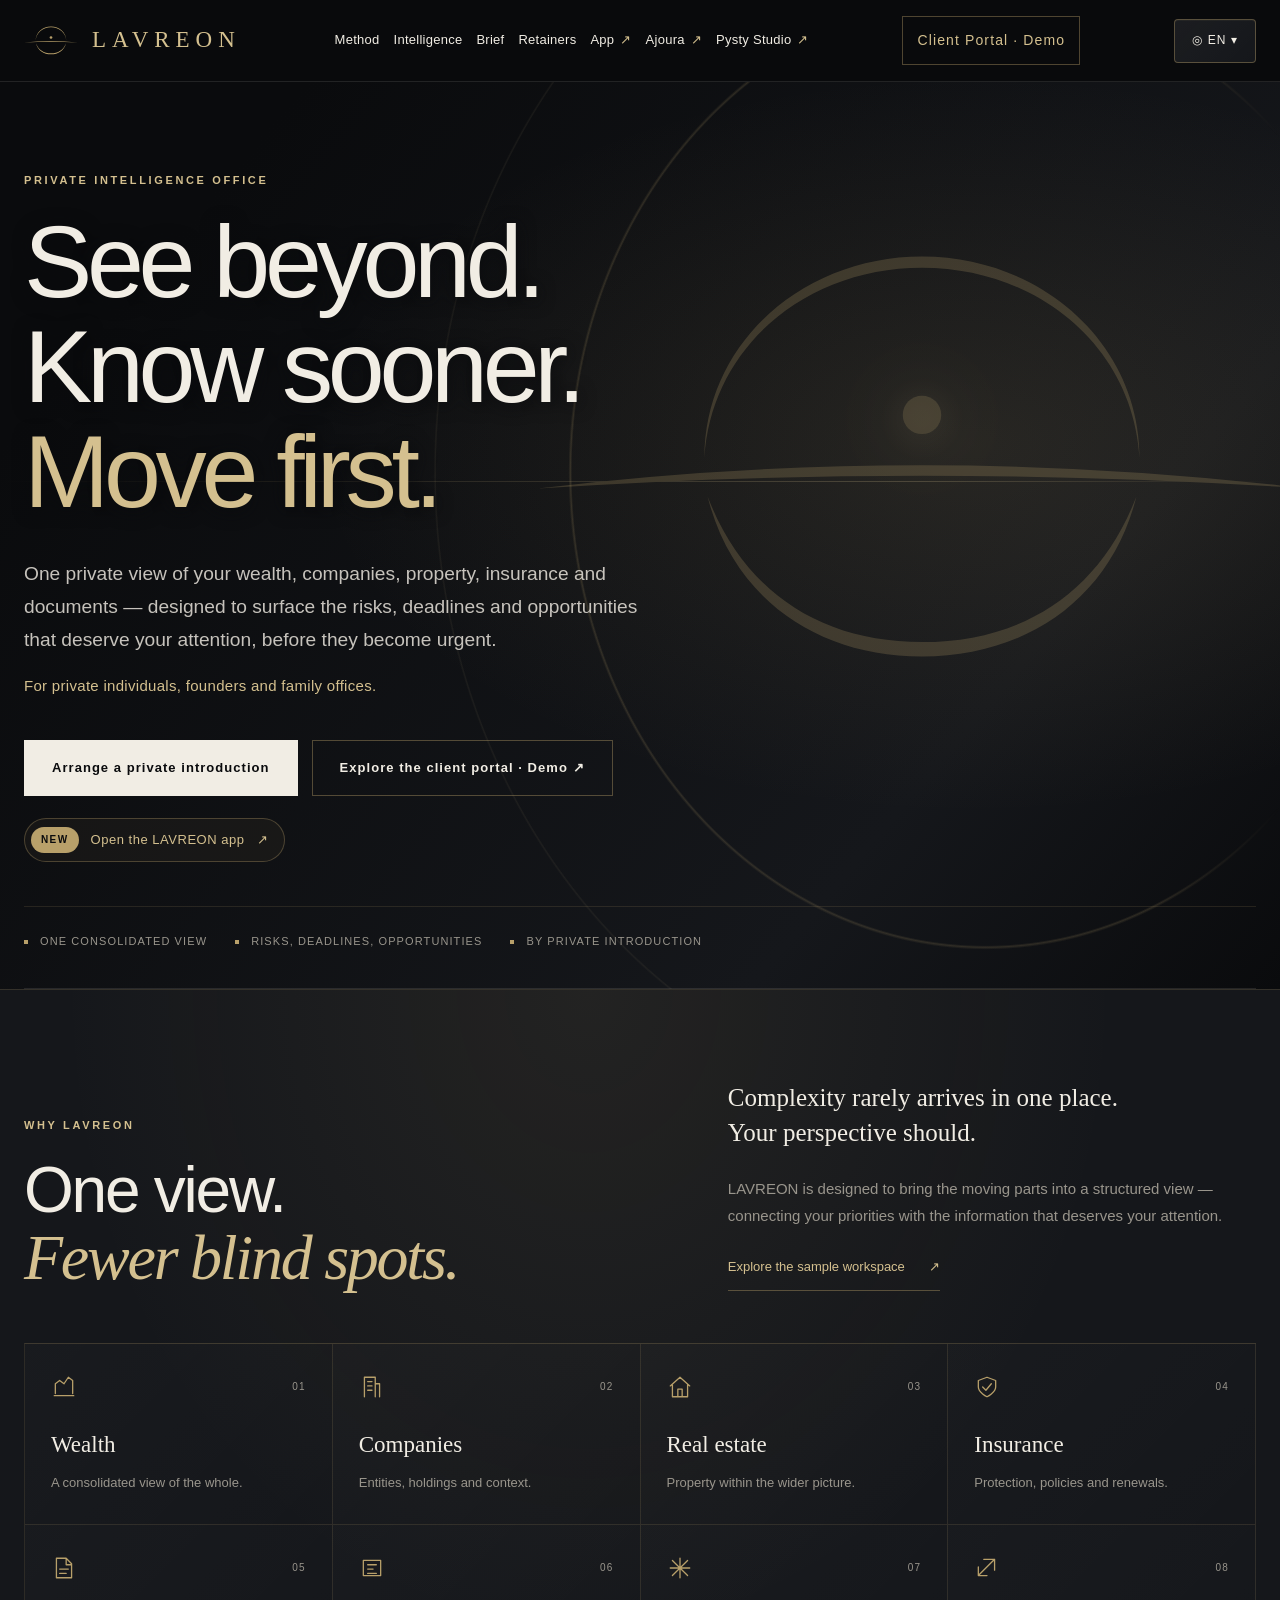
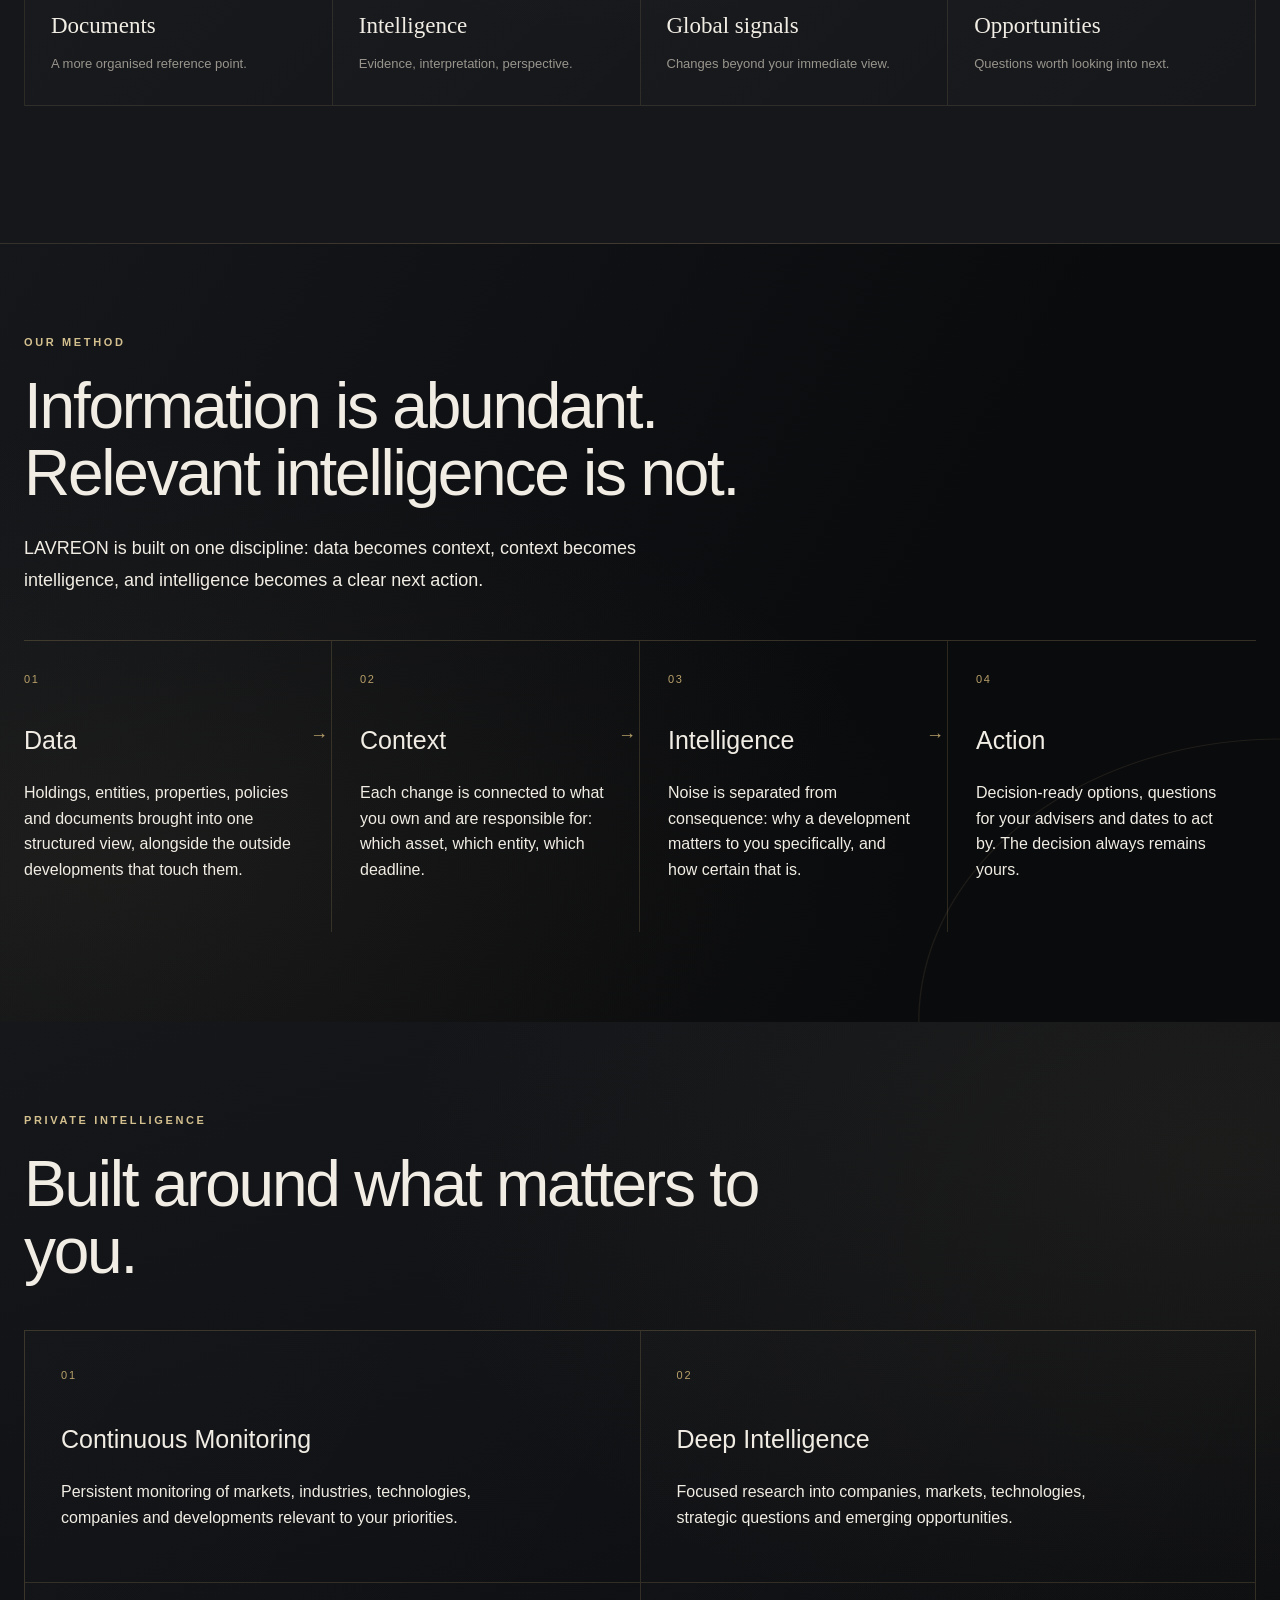
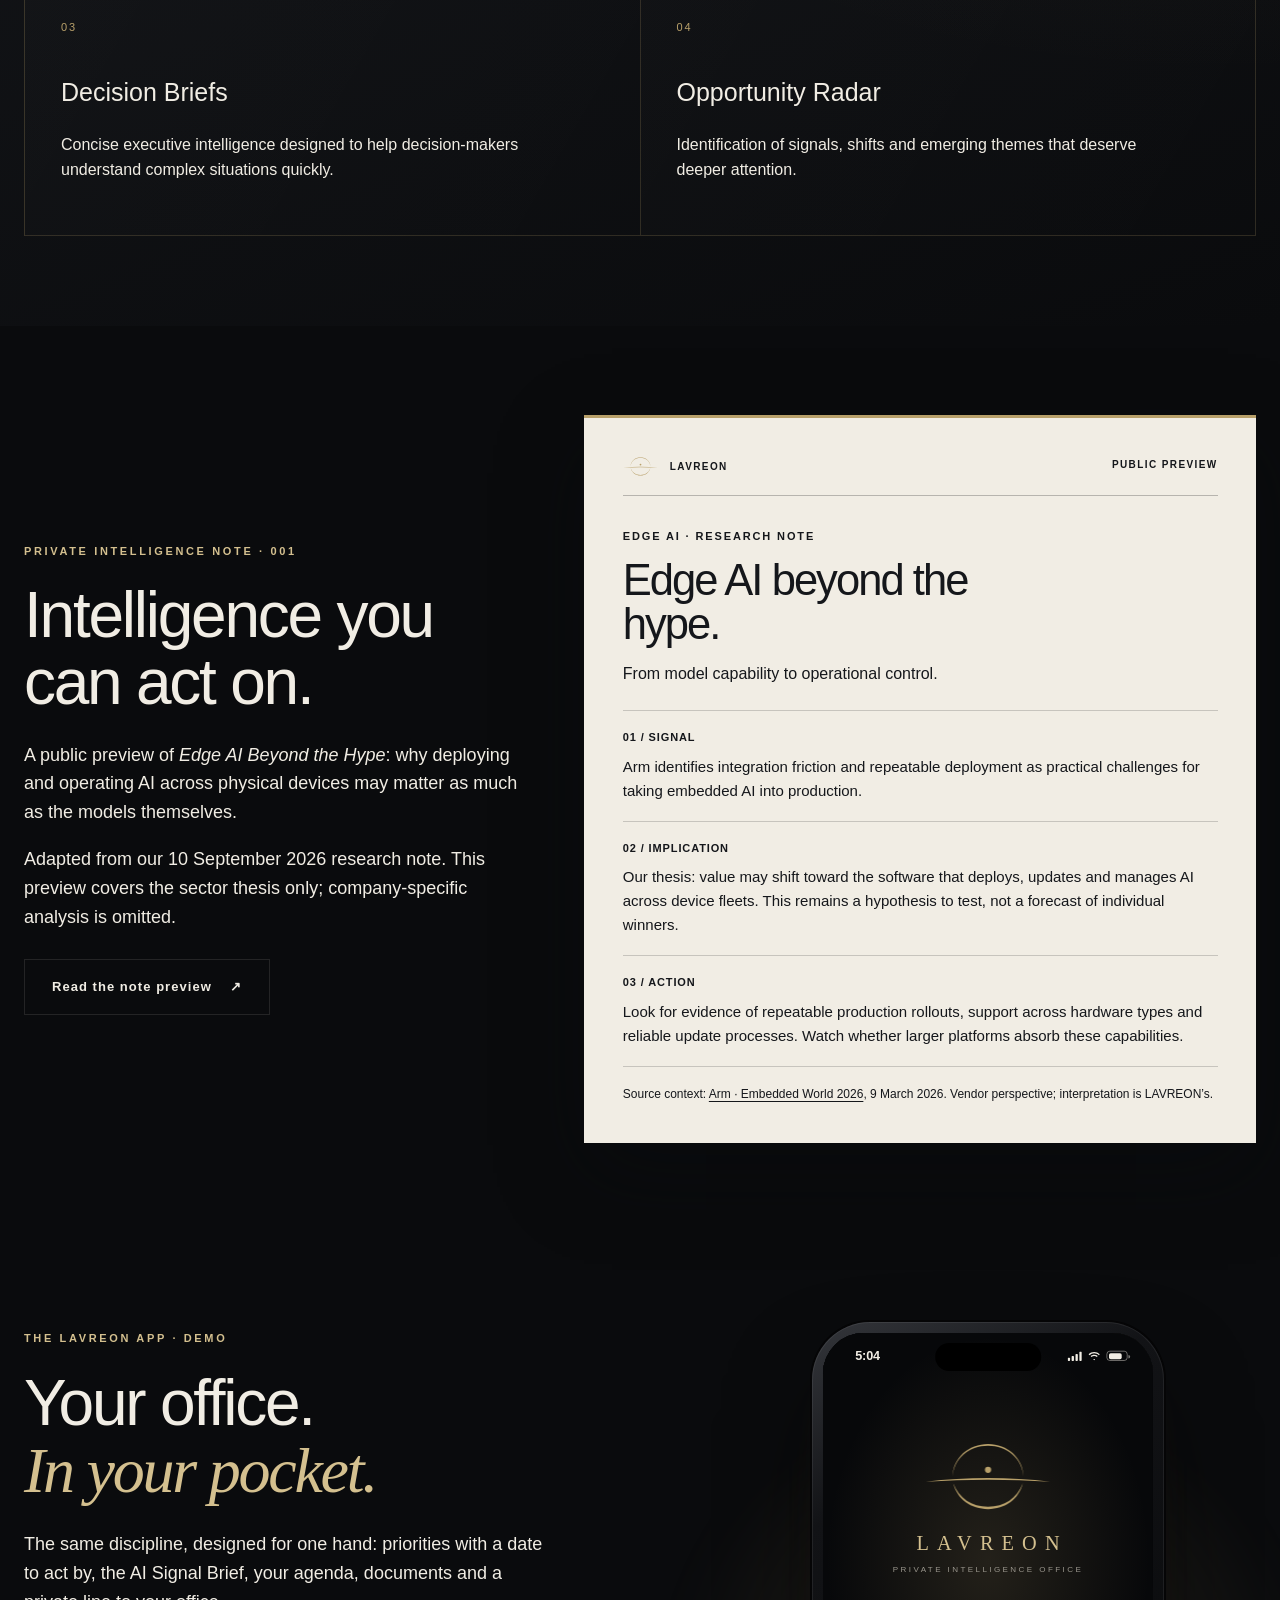
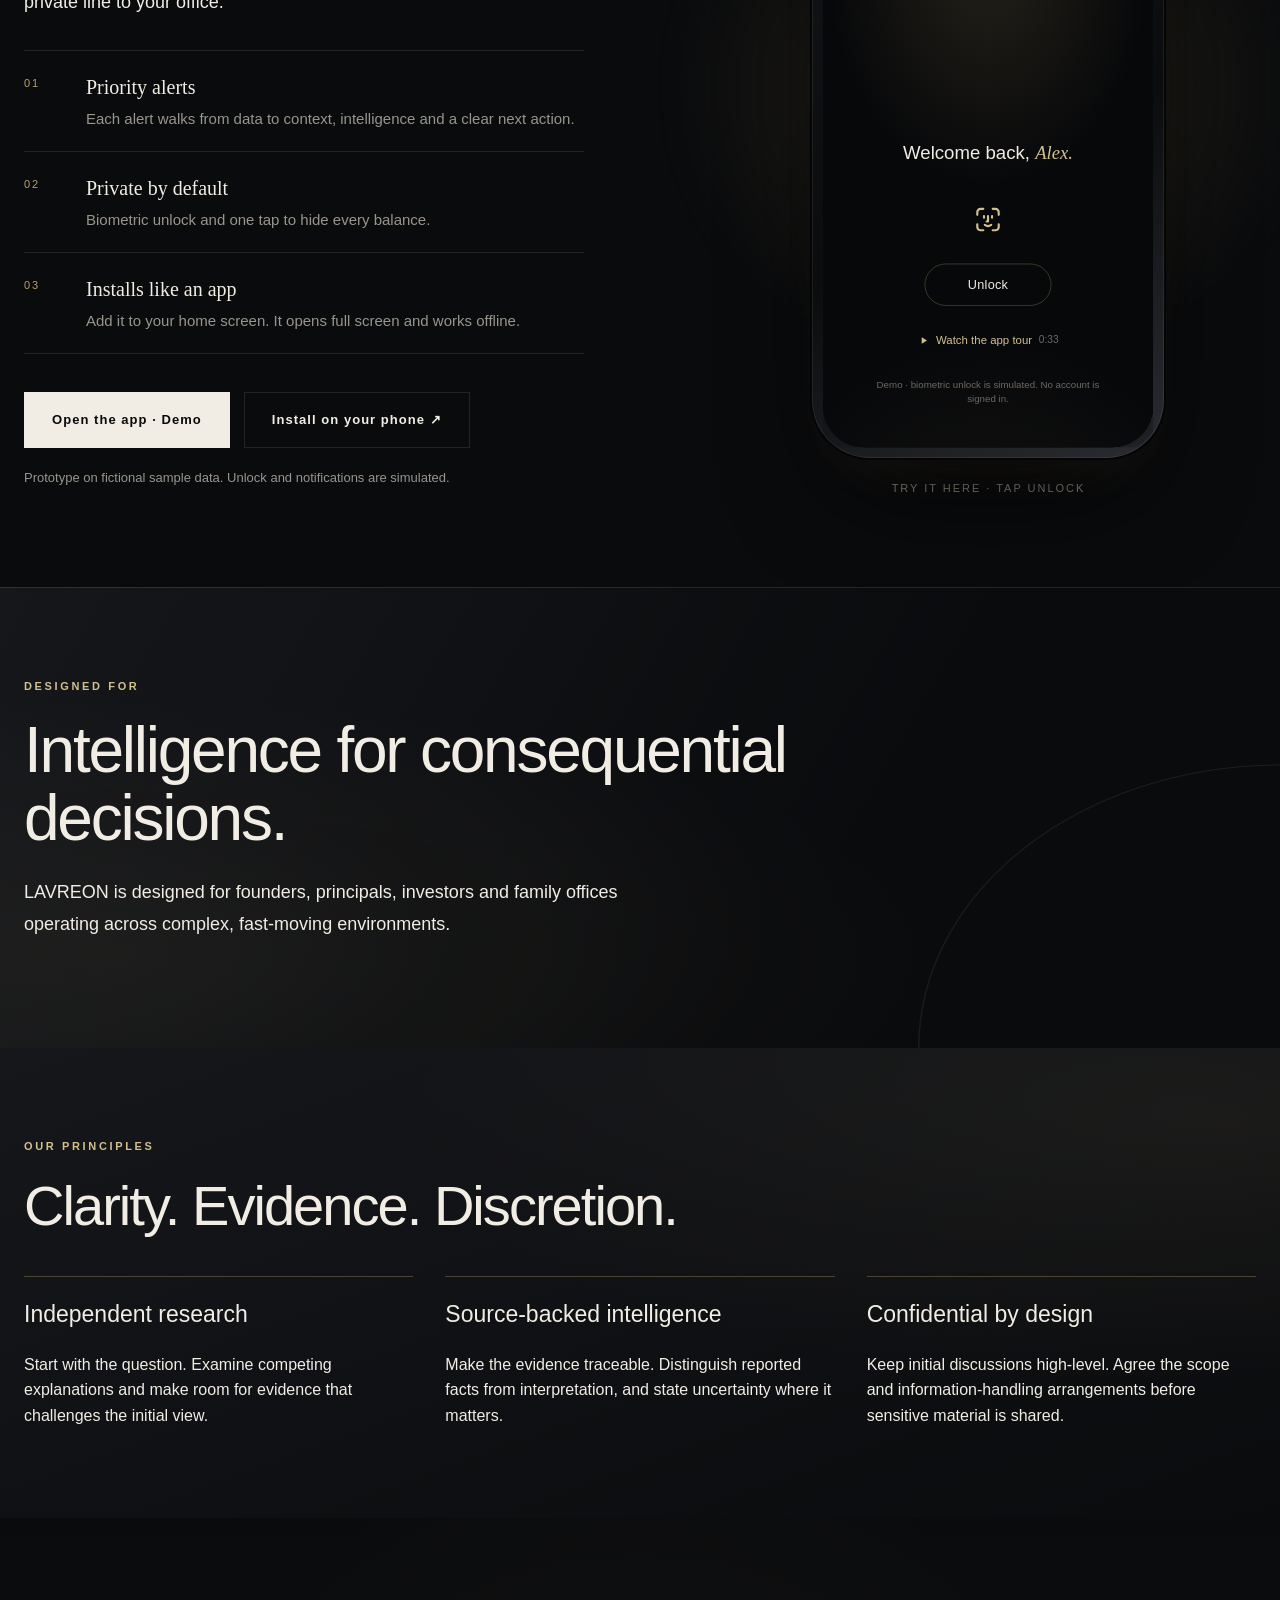
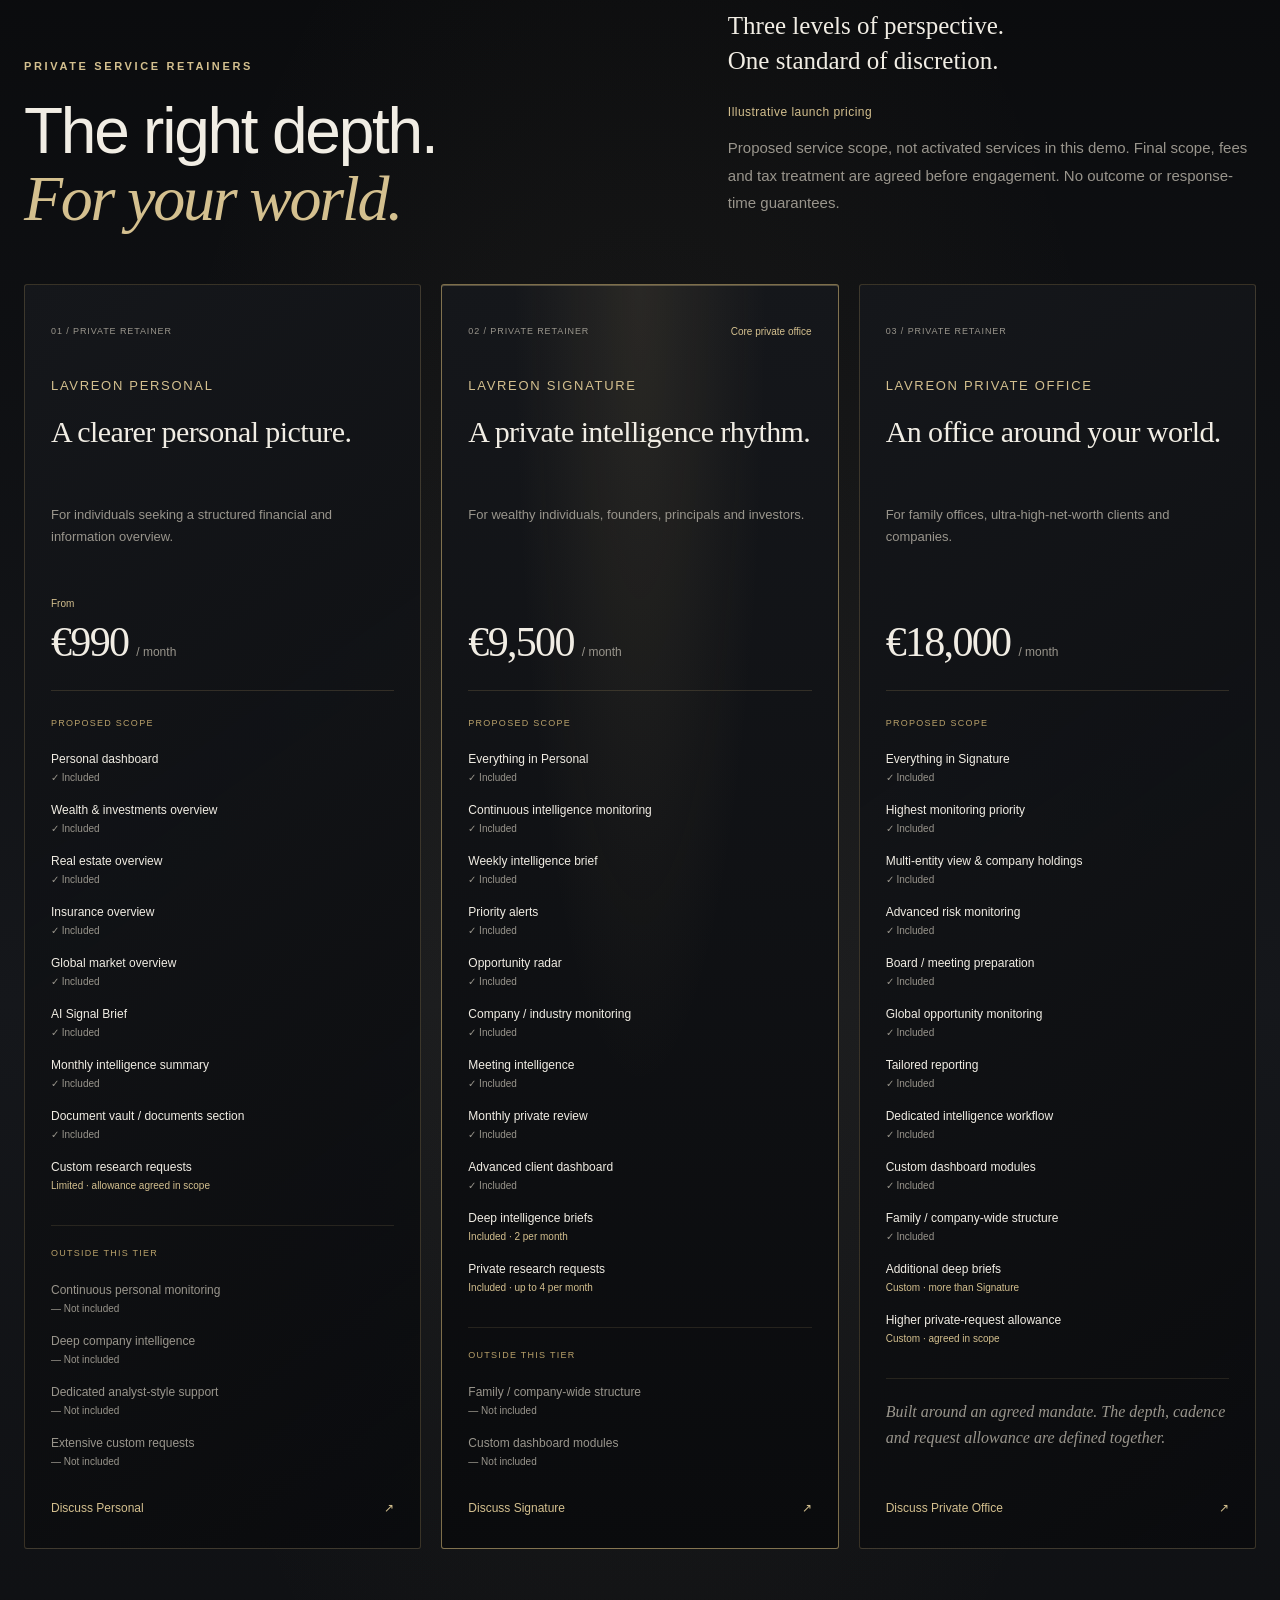
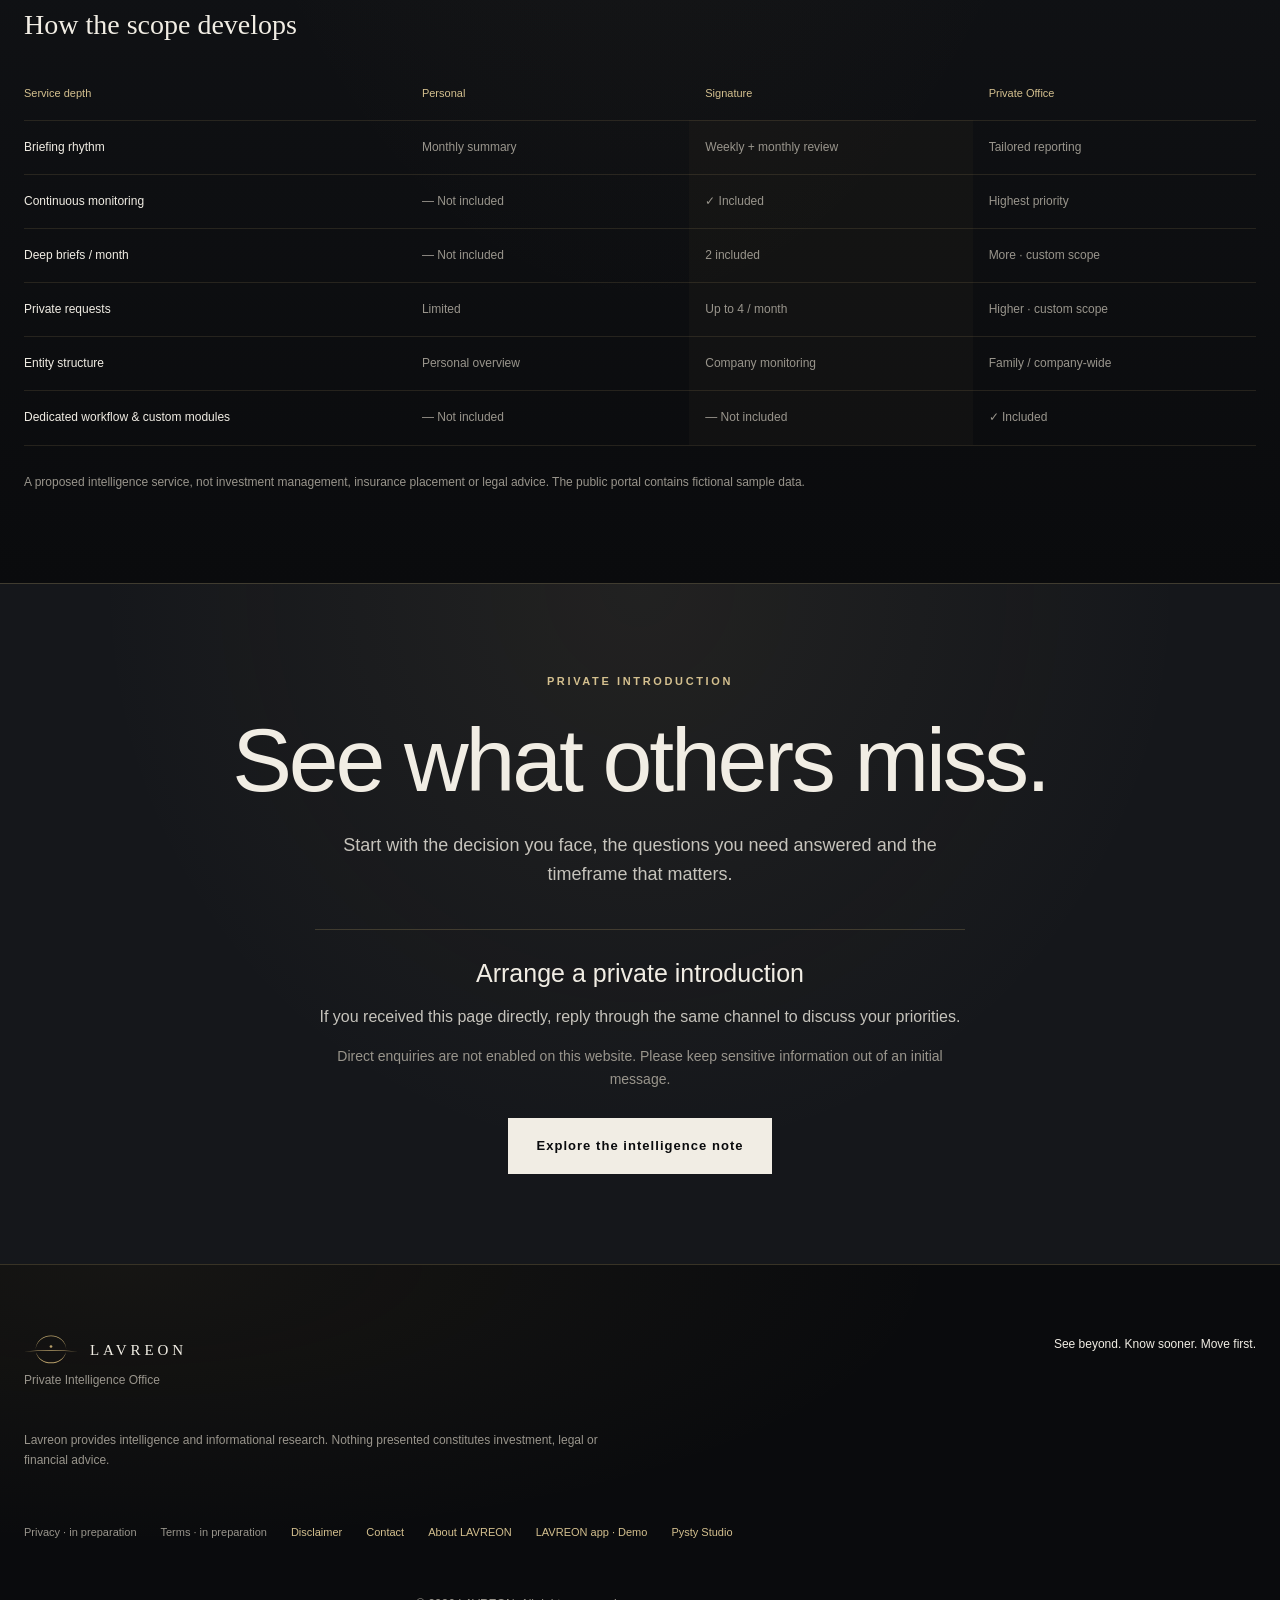
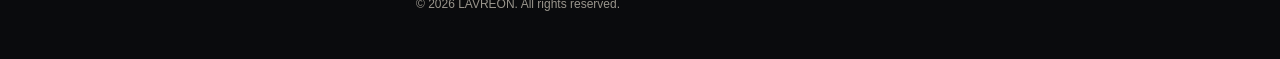
==== commit 29b19fea: "Add a Pysty Studio link next to Ajoura in the header and in the footer Pysty Studio has its own site" ====
--- a/index.html
+++ b/index.html
@@ -33,7 +33,7 @@
 <script src="language.js?v=fi-numbers-1" defer></script>
   <script src="intro.js?v=intro-short-1" defer></script>
   <script src="site.js?v=app-1" defer></script>
-<link rel="stylesheet" href="premium.css?v=ajoura-link-1">
+<link rel="stylesheet" href="premium.css?v=pysty-link-1">
 </head>
 
 <body class="public-site">
@@ -55,6 +55,7 @@
       <a href="#pricing">Retainers</a>
       <a href="app/">App<span class="nav-arrow" aria-hidden="true">↗</span></a>
       <a href="https://mestarihannes.github.io/Ajoura/" translate="no">Ajoura<span class="nav-arrow" aria-hidden="true">↗</span></a>
+      <a class="nav-pysty" href="https://mestarihannes.github.io/PystyStudio/" translate="no">Pysty Studio<span class="nav-arrow" aria-hidden="true">↗</span></a>
       <a class="nav-portal" href="dashboard.html">Client Portal · Demo</a>
     </nav>
 
@@ -479,7 +480,7 @@
       Nothing presented constitutes investment, legal or financial advice.
     </p>
 
-    <div class="footer-trust" aria-label="Website information"><span aria-disabled="true">Privacy · in preparation</span><span aria-disabled="true">Terms · in preparation</span><a href="#disclaimer">Disclaimer</a><a href="#contact">Contact</a><a href="#about">About LAVREON</a><a href="app/">LAVREON app · Demo</a></div>
+    <div class="footer-trust" aria-label="Website information"><span aria-disabled="true">Privacy · in preparation</span><span aria-disabled="true">Terms · in preparation</span><a href="#disclaimer">Disclaimer</a><a href="#contact">Contact</a><a href="#about">About LAVREON</a><a href="app/">LAVREON app · Demo</a><a href="https://mestarihannes.github.io/PystyStudio/" translate="no">Pysty Studio</a></div>
     <p class="copyright">
       © 2026 LAVREON. All rights reserved.
     </p>
--- a/premium.css
+++ b/premium.css
@@ -338,8 +338,16 @@
 .hero-app-link:hover { background: #b8a06a1f; border-color: #d4c08f; }
 .hero-app-badge { padding: 5px 10px; border-radius: 999px; background: #b8a06a; color: #0a0b0d; font-size: 10px; font-weight: 600; letter-spacing: .14em; text-transform: uppercase; }
 .nav-arrow { margin-left: 6px; color: #d4c08f; }
-/* Seven header links (App and Ajoura included) fit on narrow desktops in both languages. */
-@media (min-width: 901px) and (max-width: 1280px) {
+/* Eight header links (App, Ajoura and Pysty Studio included) fit on desktops in both languages.
+   Below 1200px the Pysty Studio link leaves the header; it stays in the mobile menu and the footer. */
+.public-site .navigation a { white-space: nowrap; }
+@media (min-width: 1341px) and (max-width: 1600px) {
+  .public-site .navigation { gap: 20px; }
+}
+@media (min-width: 901px) and (max-width: 1199px) {
+  .public-site .navigation .nav-pysty { display: none; }
+}
+@media (min-width: 901px) and (max-width: 1340px) {
   .public-site .site-header { gap: 16px; }
   .public-site .navigation { gap: 14px; }
   .public-site .navigation a { font-size: 13px; letter-spacing: .02em; }
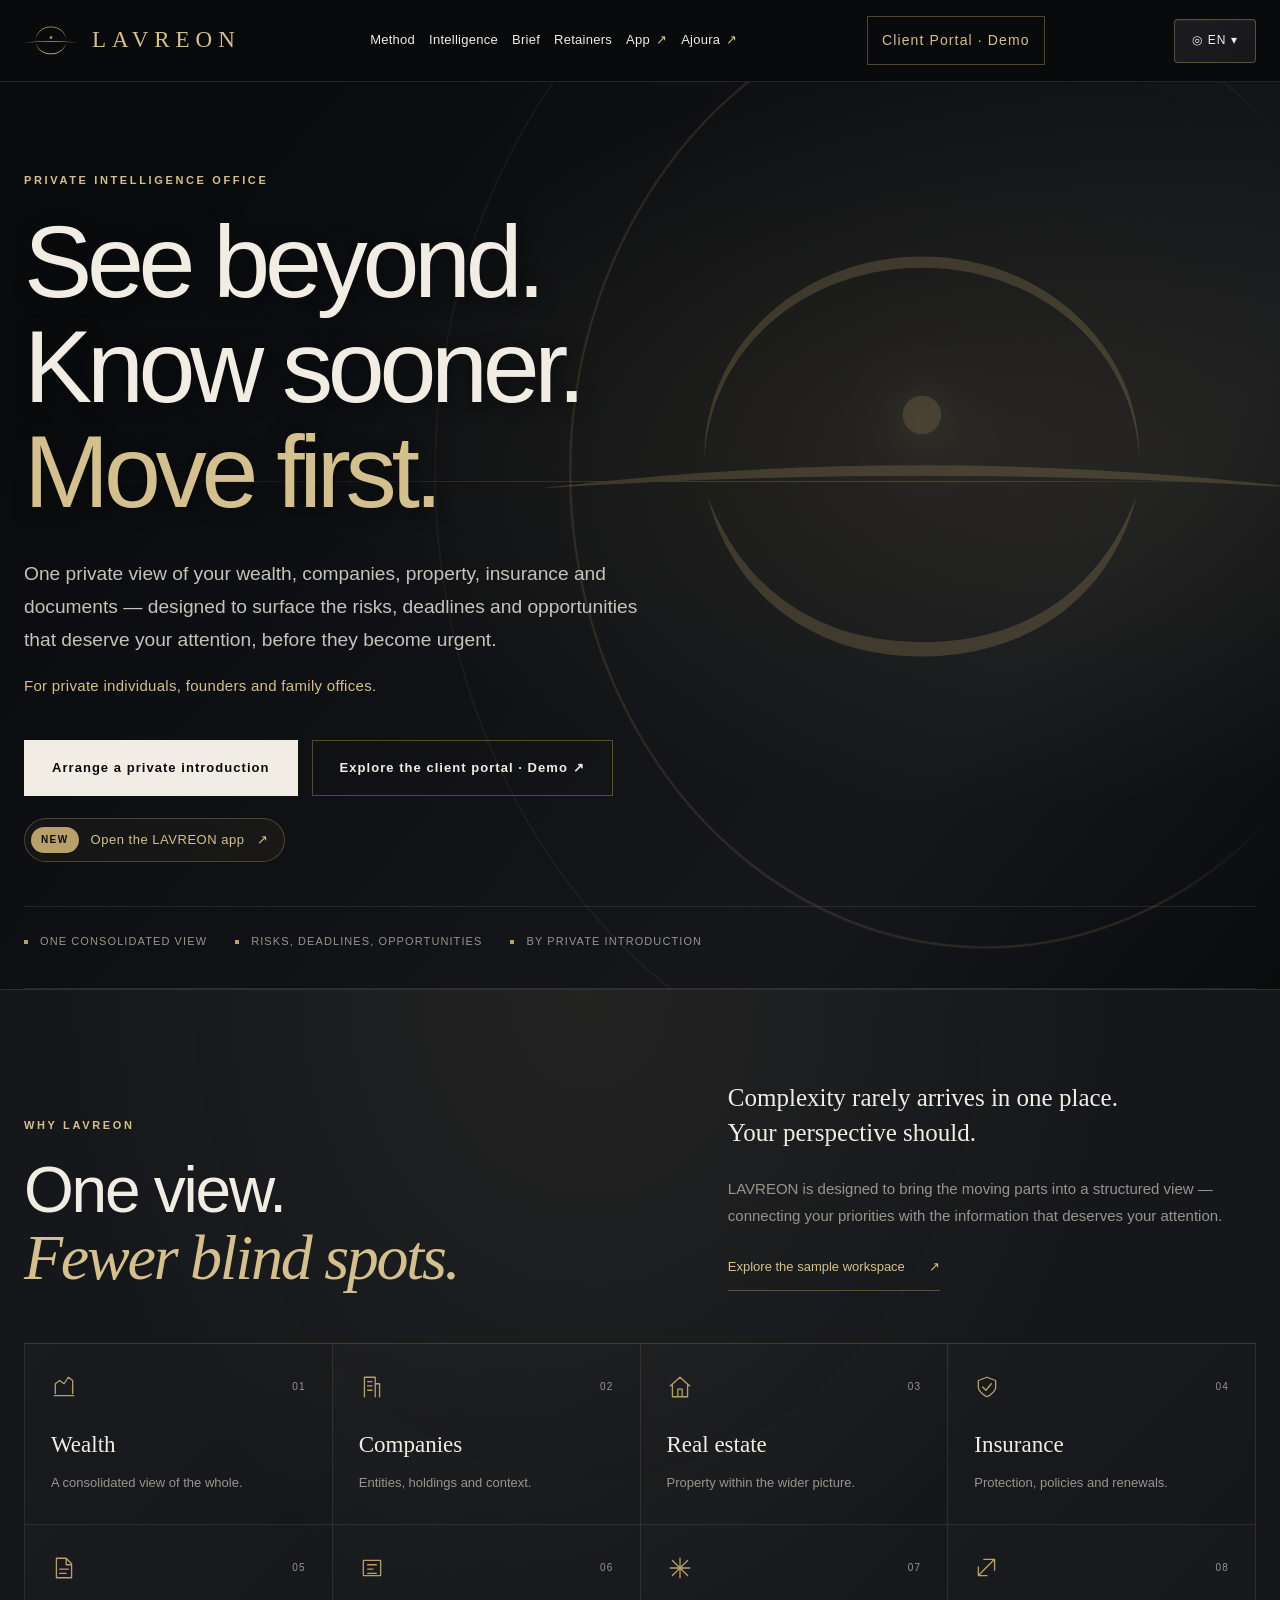
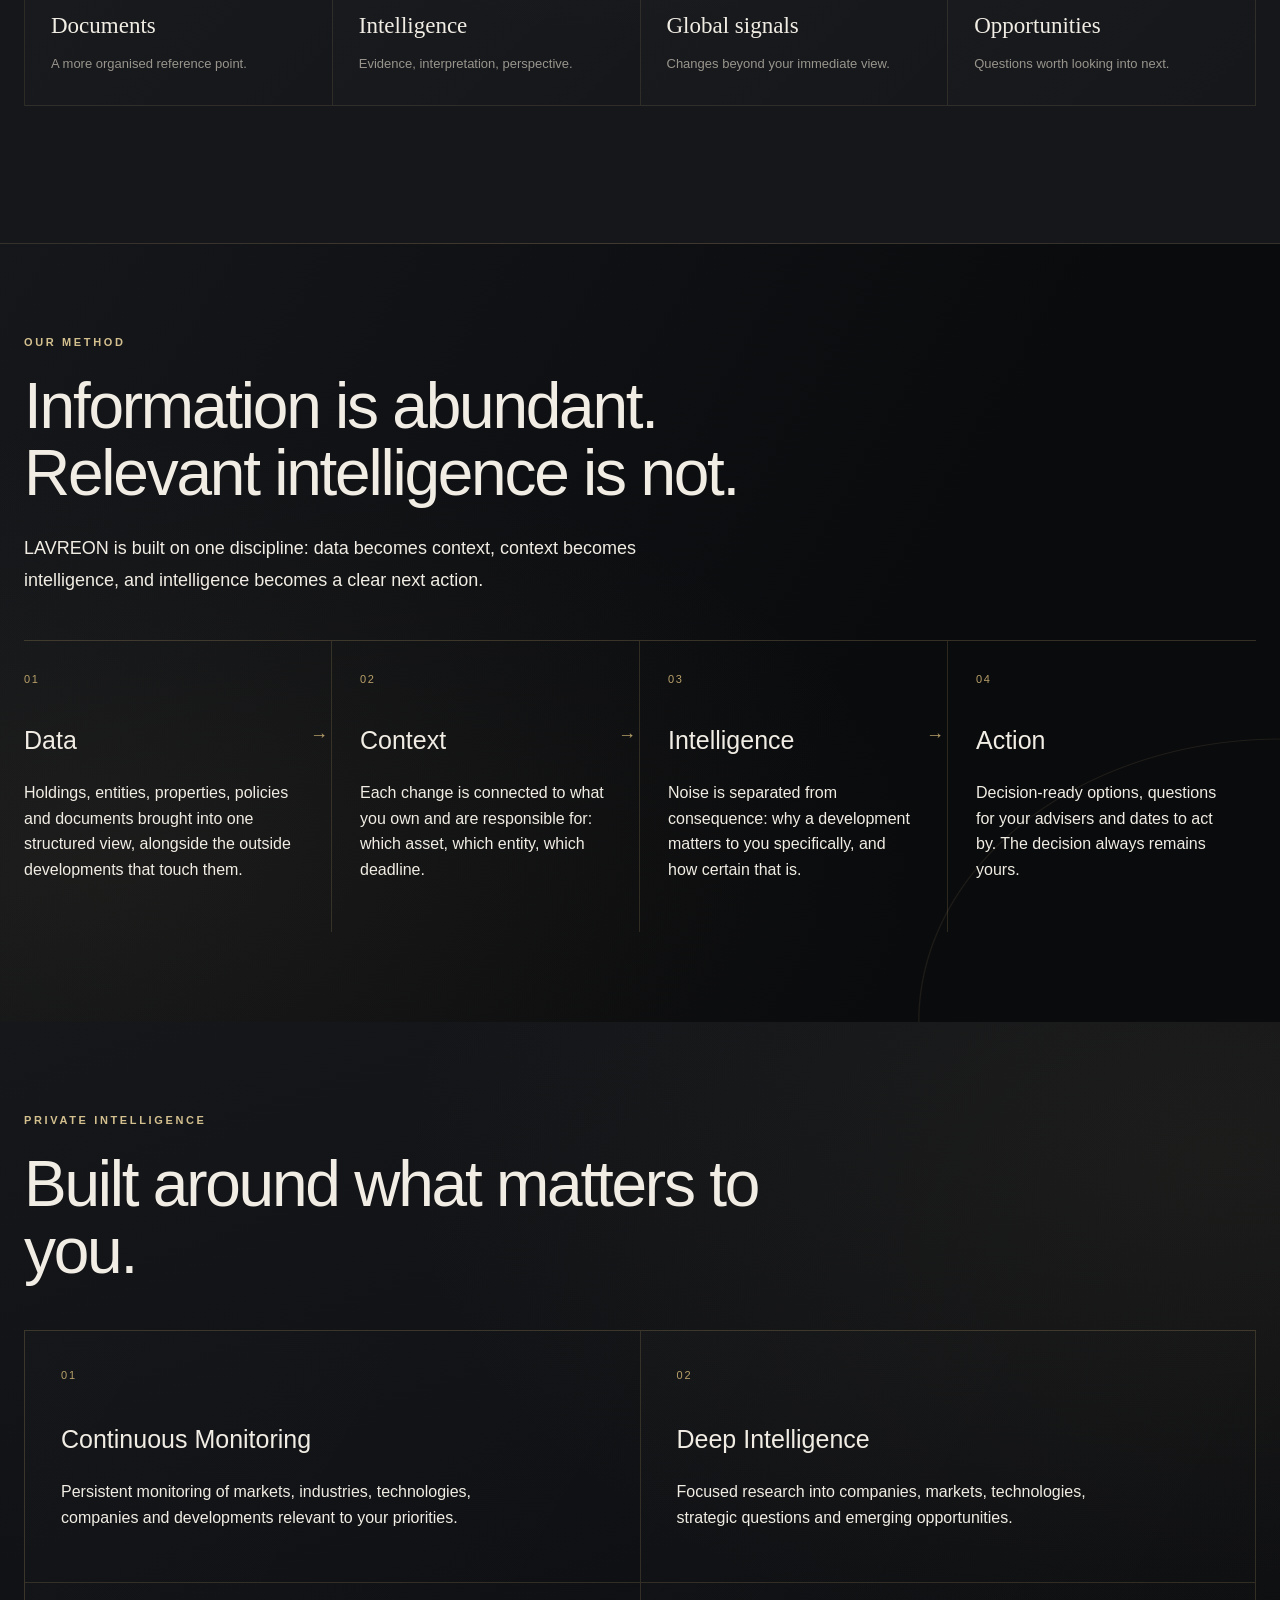
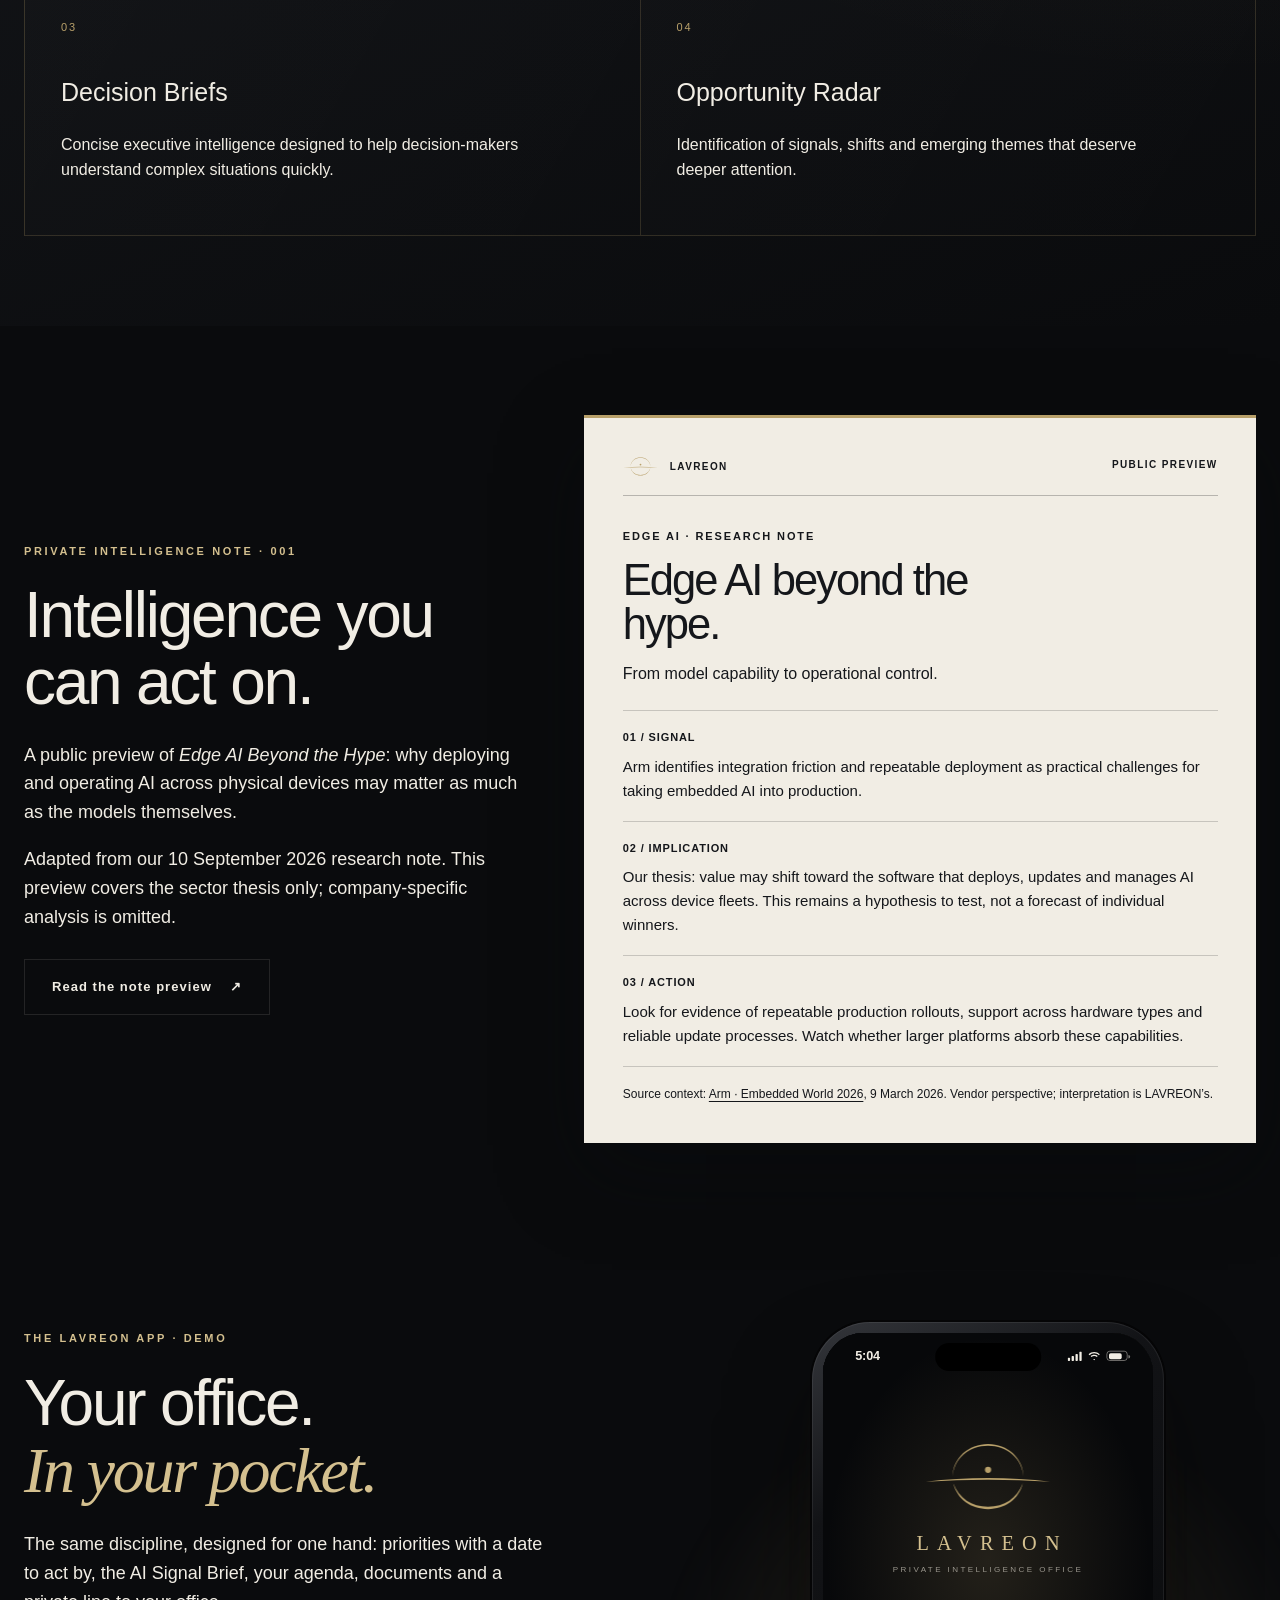
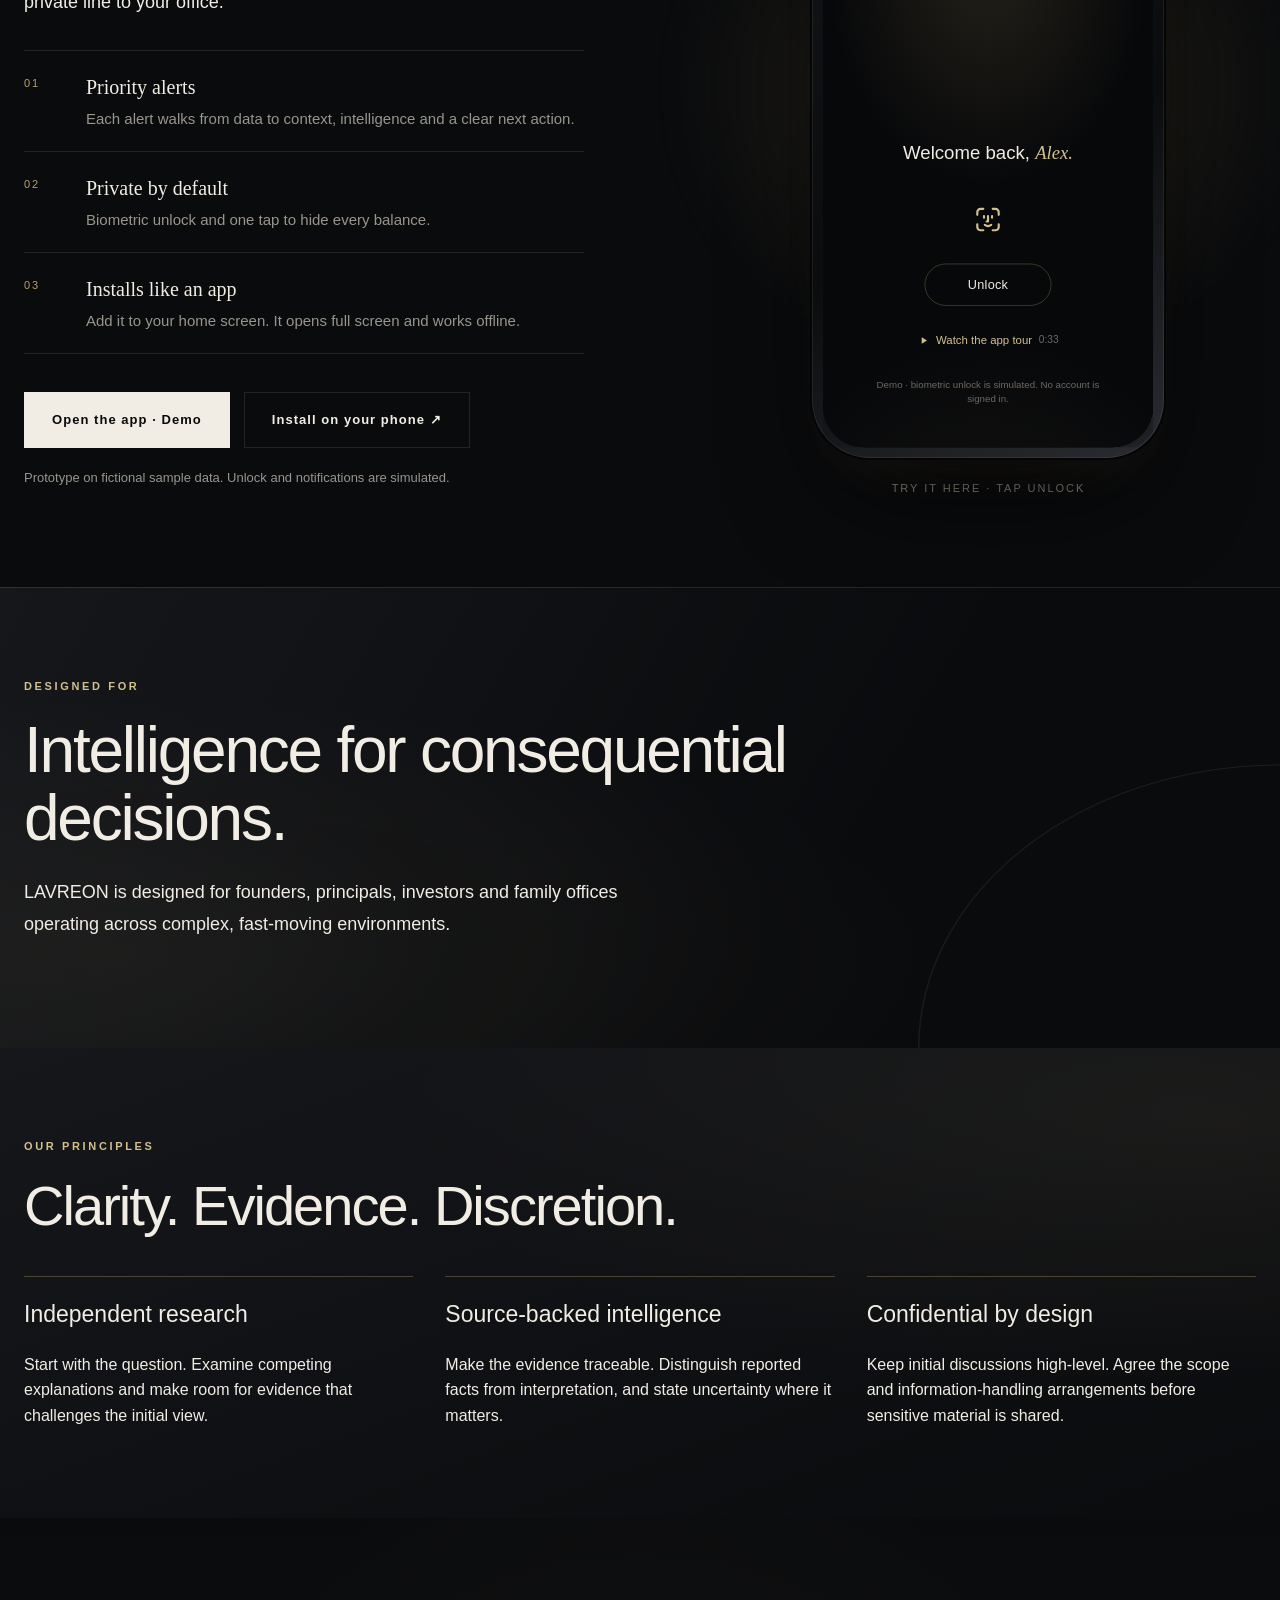
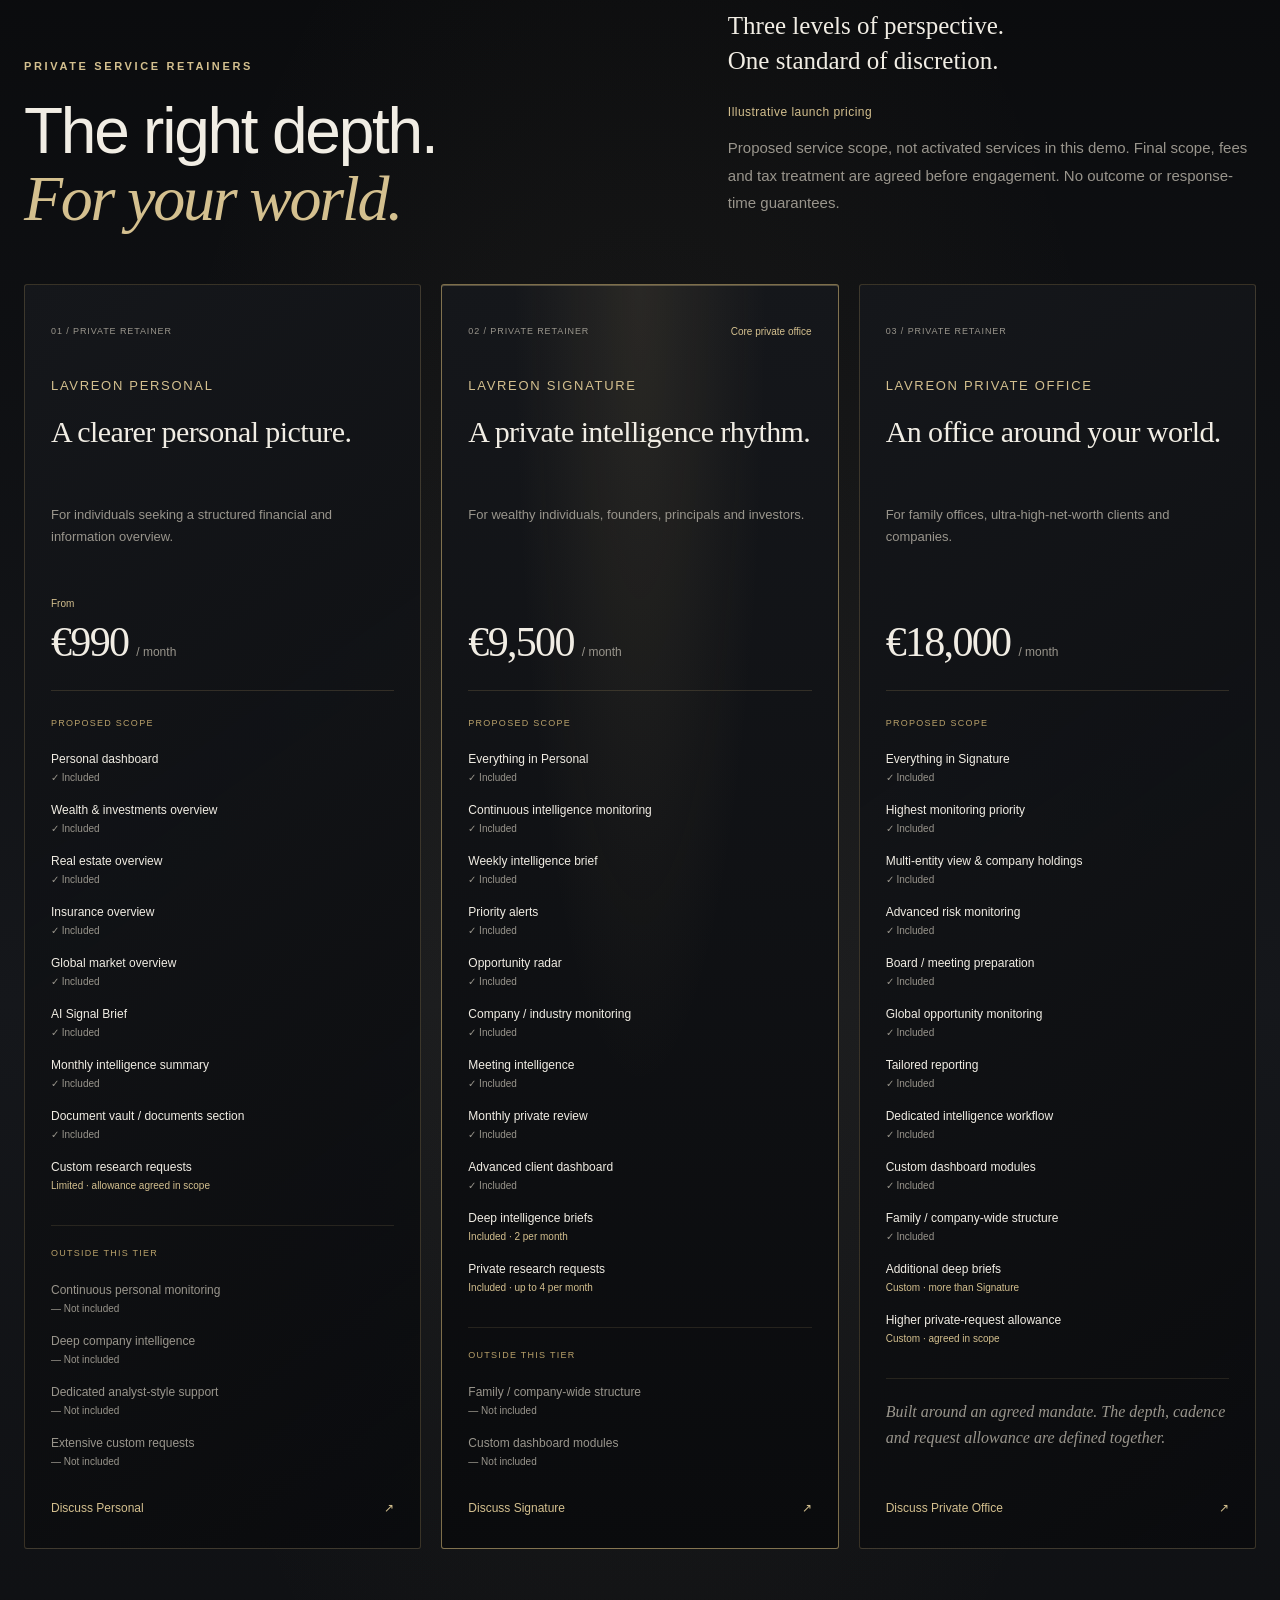
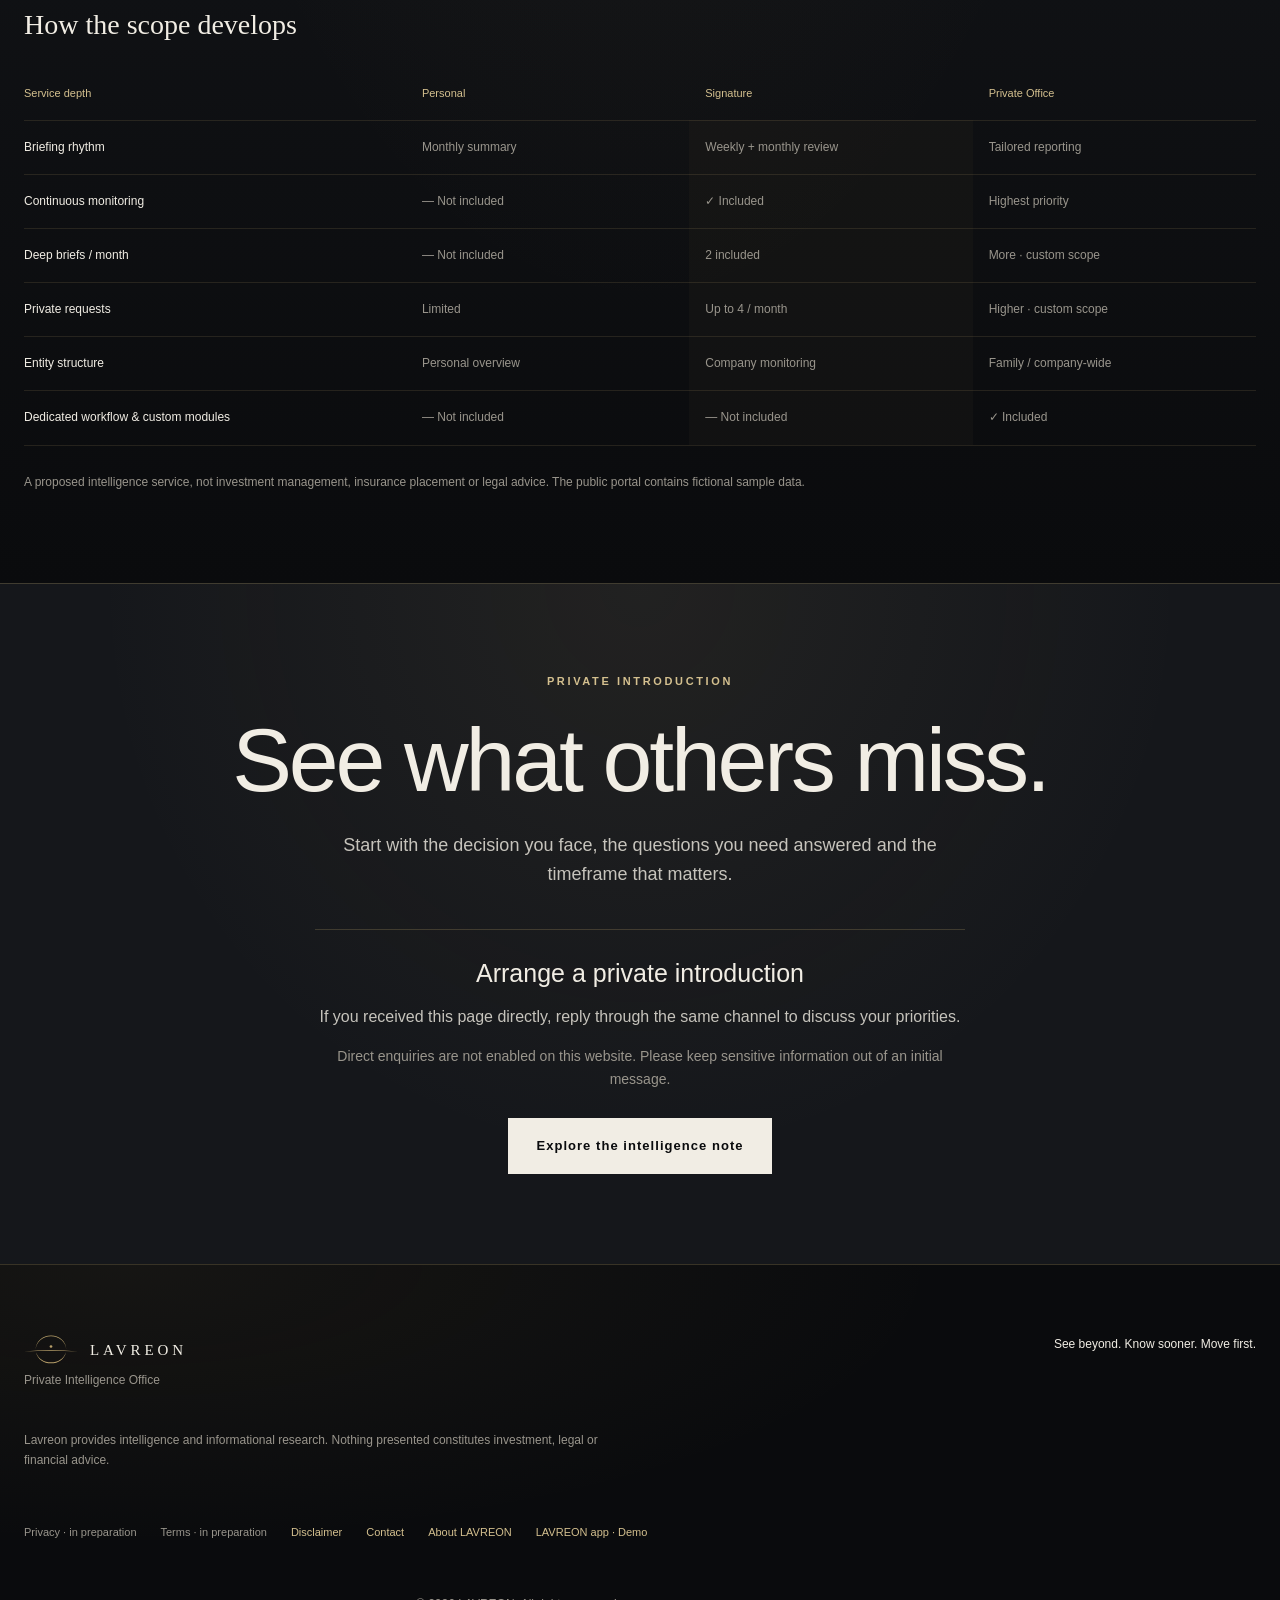
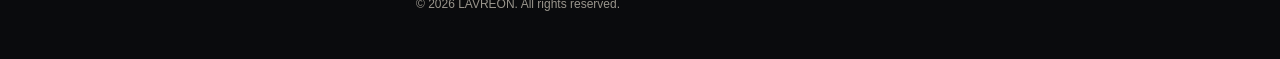
==== commit b3b81892: "Remove the Pysty Studio link from the header and footer Reverts the link added in #38 so LAVREON and" ====
--- a/index.html
+++ b/index.html
@@ -33,7 +33,7 @@
 <script src="language.js?v=fi-numbers-1" defer></script>
   <script src="intro.js?v=intro-short-1" defer></script>
   <script src="site.js?v=app-1" defer></script>
-<link rel="stylesheet" href="premium.css?v=pysty-link-1">
+<link rel="stylesheet" href="premium.css?v=ajoura-link-1">
 </head>
 
 <body class="public-site">
@@ -55,7 +55,6 @@
       <a href="#pricing">Retainers</a>
       <a href="app/">App<span class="nav-arrow" aria-hidden="true">↗</span></a>
       <a href="https://mestarihannes.github.io/Ajoura/" translate="no">Ajoura<span class="nav-arrow" aria-hidden="true">↗</span></a>
-      <a class="nav-pysty" href="https://mestarihannes.github.io/PystyStudio/" translate="no">Pysty Studio<span class="nav-arrow" aria-hidden="true">↗</span></a>
       <a class="nav-portal" href="dashboard.html">Client Portal · Demo</a>
     </nav>
 
@@ -480,7 +479,7 @@
       Nothing presented constitutes investment, legal or financial advice.
     </p>
 
-    <div class="footer-trust" aria-label="Website information"><span aria-disabled="true">Privacy · in preparation</span><span aria-disabled="true">Terms · in preparation</span><a href="#disclaimer">Disclaimer</a><a href="#contact">Contact</a><a href="#about">About LAVREON</a><a href="app/">LAVREON app · Demo</a><a href="https://mestarihannes.github.io/PystyStudio/" translate="no">Pysty Studio</a></div>
+    <div class="footer-trust" aria-label="Website information"><span aria-disabled="true">Privacy · in preparation</span><span aria-disabled="true">Terms · in preparation</span><a href="#disclaimer">Disclaimer</a><a href="#contact">Contact</a><a href="#about">About LAVREON</a><a href="app/">LAVREON app · Demo</a></div>
     <p class="copyright">
       © 2026 LAVREON. All rights reserved.
     </p>
--- a/premium.css
+++ b/premium.css
@@ -338,16 +338,8 @@
 .hero-app-link:hover { background: #b8a06a1f; border-color: #d4c08f; }
 .hero-app-badge { padding: 5px 10px; border-radius: 999px; background: #b8a06a; color: #0a0b0d; font-size: 10px; font-weight: 600; letter-spacing: .14em; text-transform: uppercase; }
 .nav-arrow { margin-left: 6px; color: #d4c08f; }
-/* Eight header links (App, Ajoura and Pysty Studio included) fit on desktops in both languages.
-   Below 1200px the Pysty Studio link leaves the header; it stays in the mobile menu and the footer. */
-.public-site .navigation a { white-space: nowrap; }
-@media (min-width: 1341px) and (max-width: 1600px) {
-  .public-site .navigation { gap: 20px; }
-}
-@media (min-width: 901px) and (max-width: 1199px) {
-  .public-site .navigation .nav-pysty { display: none; }
-}
-@media (min-width: 901px) and (max-width: 1340px) {
+/* Seven header links (App and Ajoura included) fit on narrow desktops in both languages. */
+@media (min-width: 901px) and (max-width: 1280px) {
   .public-site .site-header { gap: 16px; }
   .public-site .navigation { gap: 14px; }
   .public-site .navigation a { font-size: 13px; letter-spacing: .02em; }
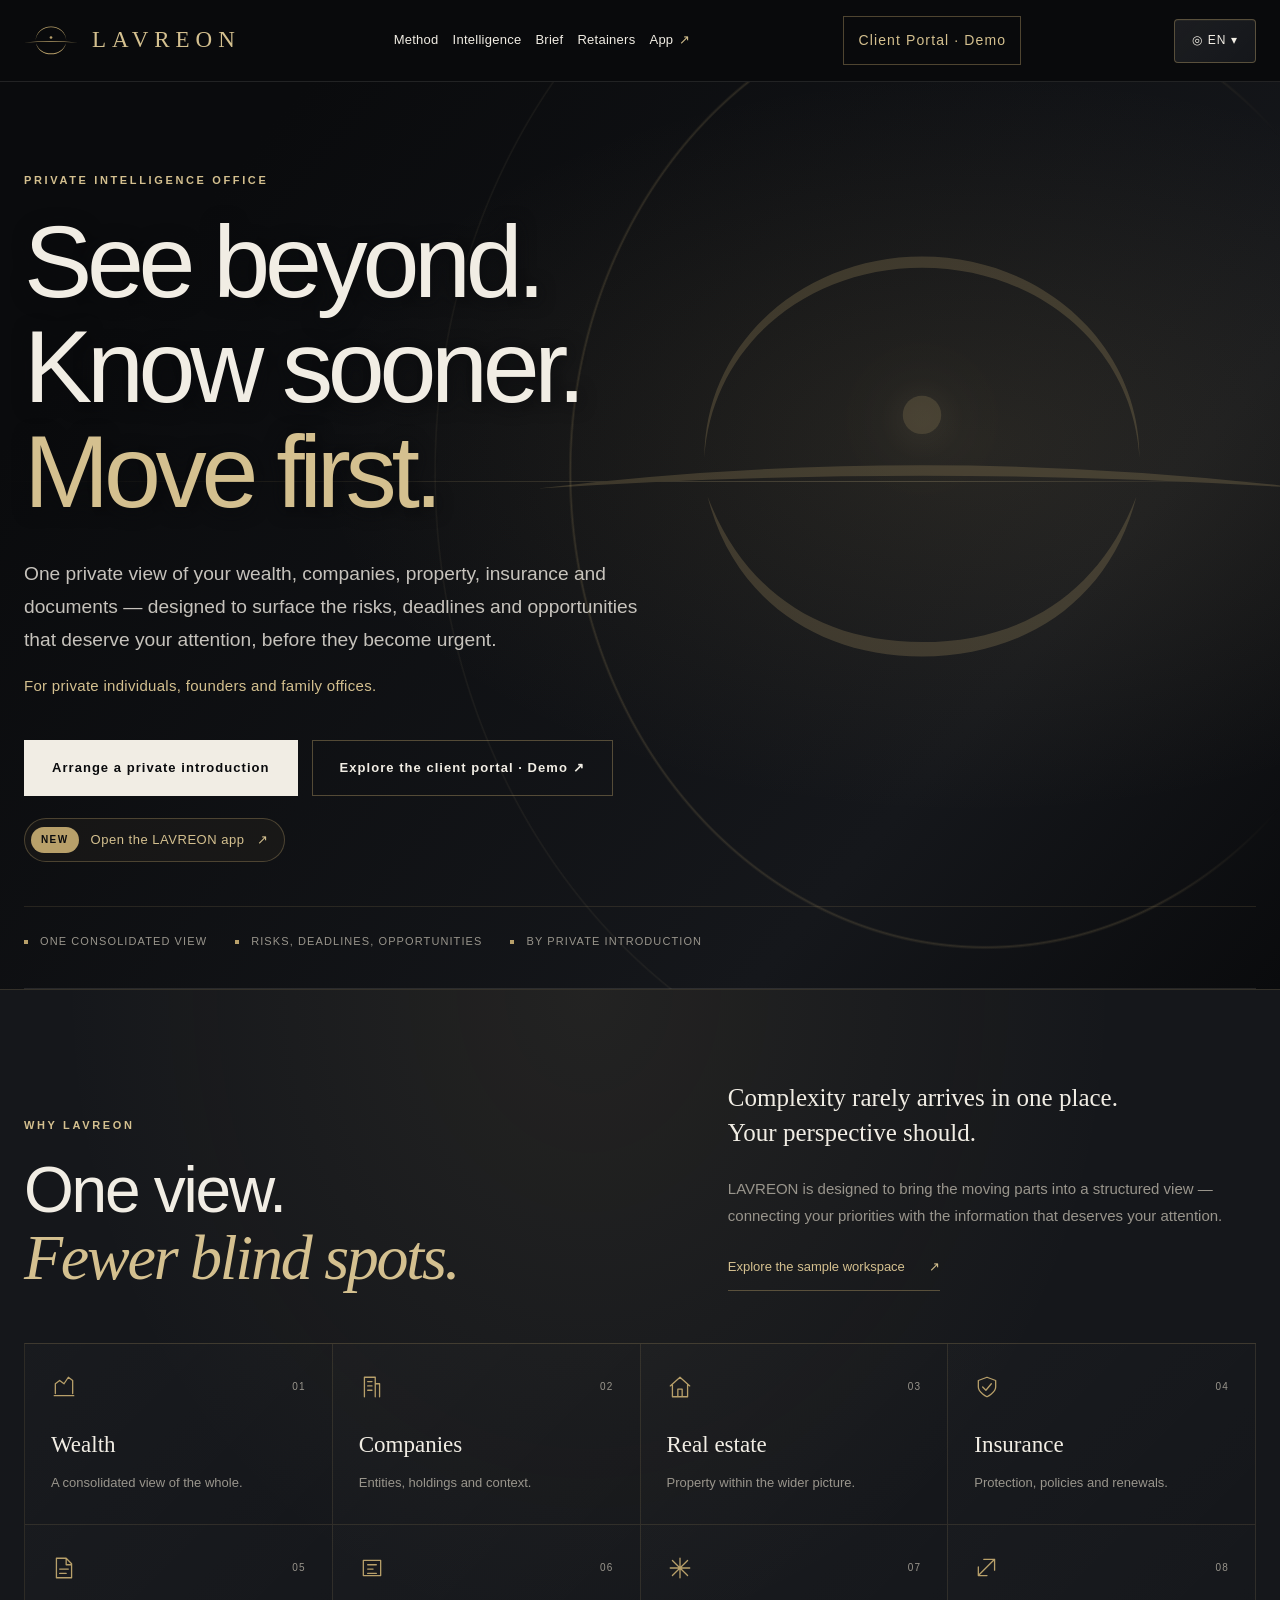
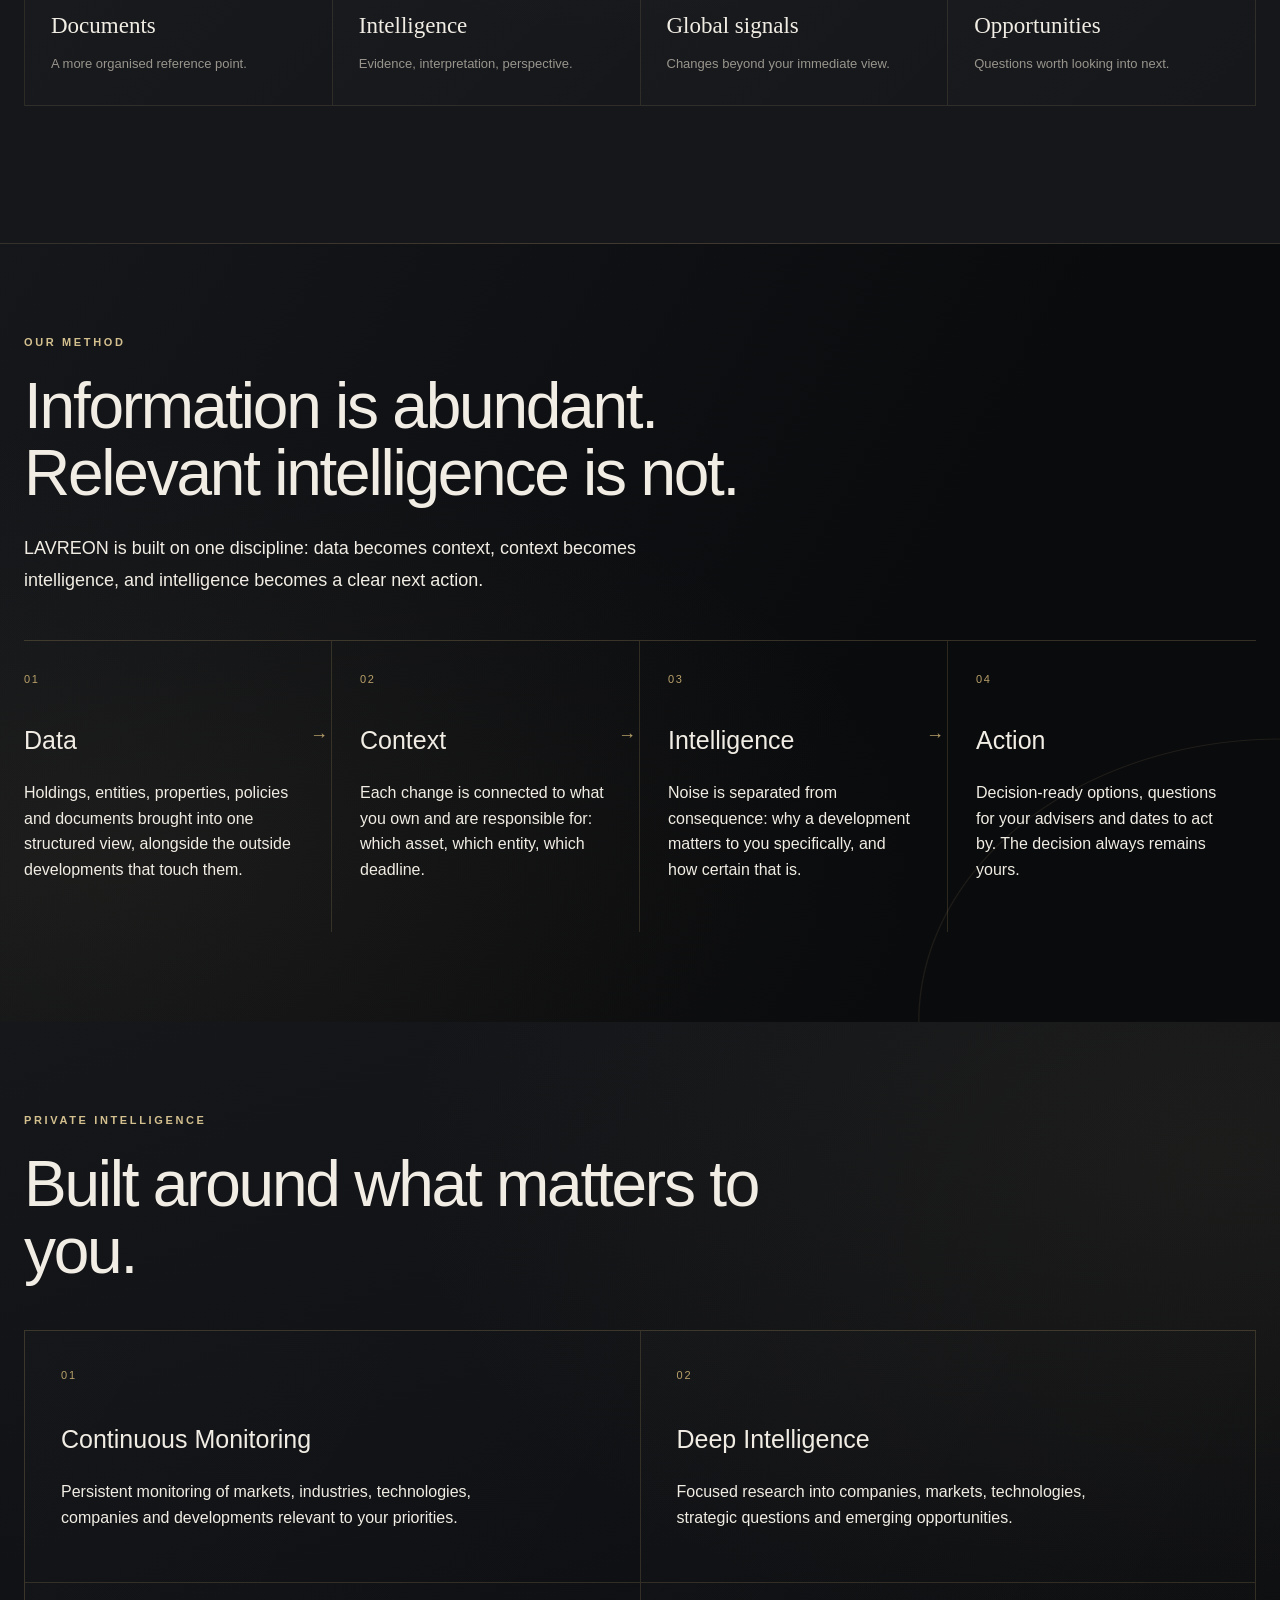
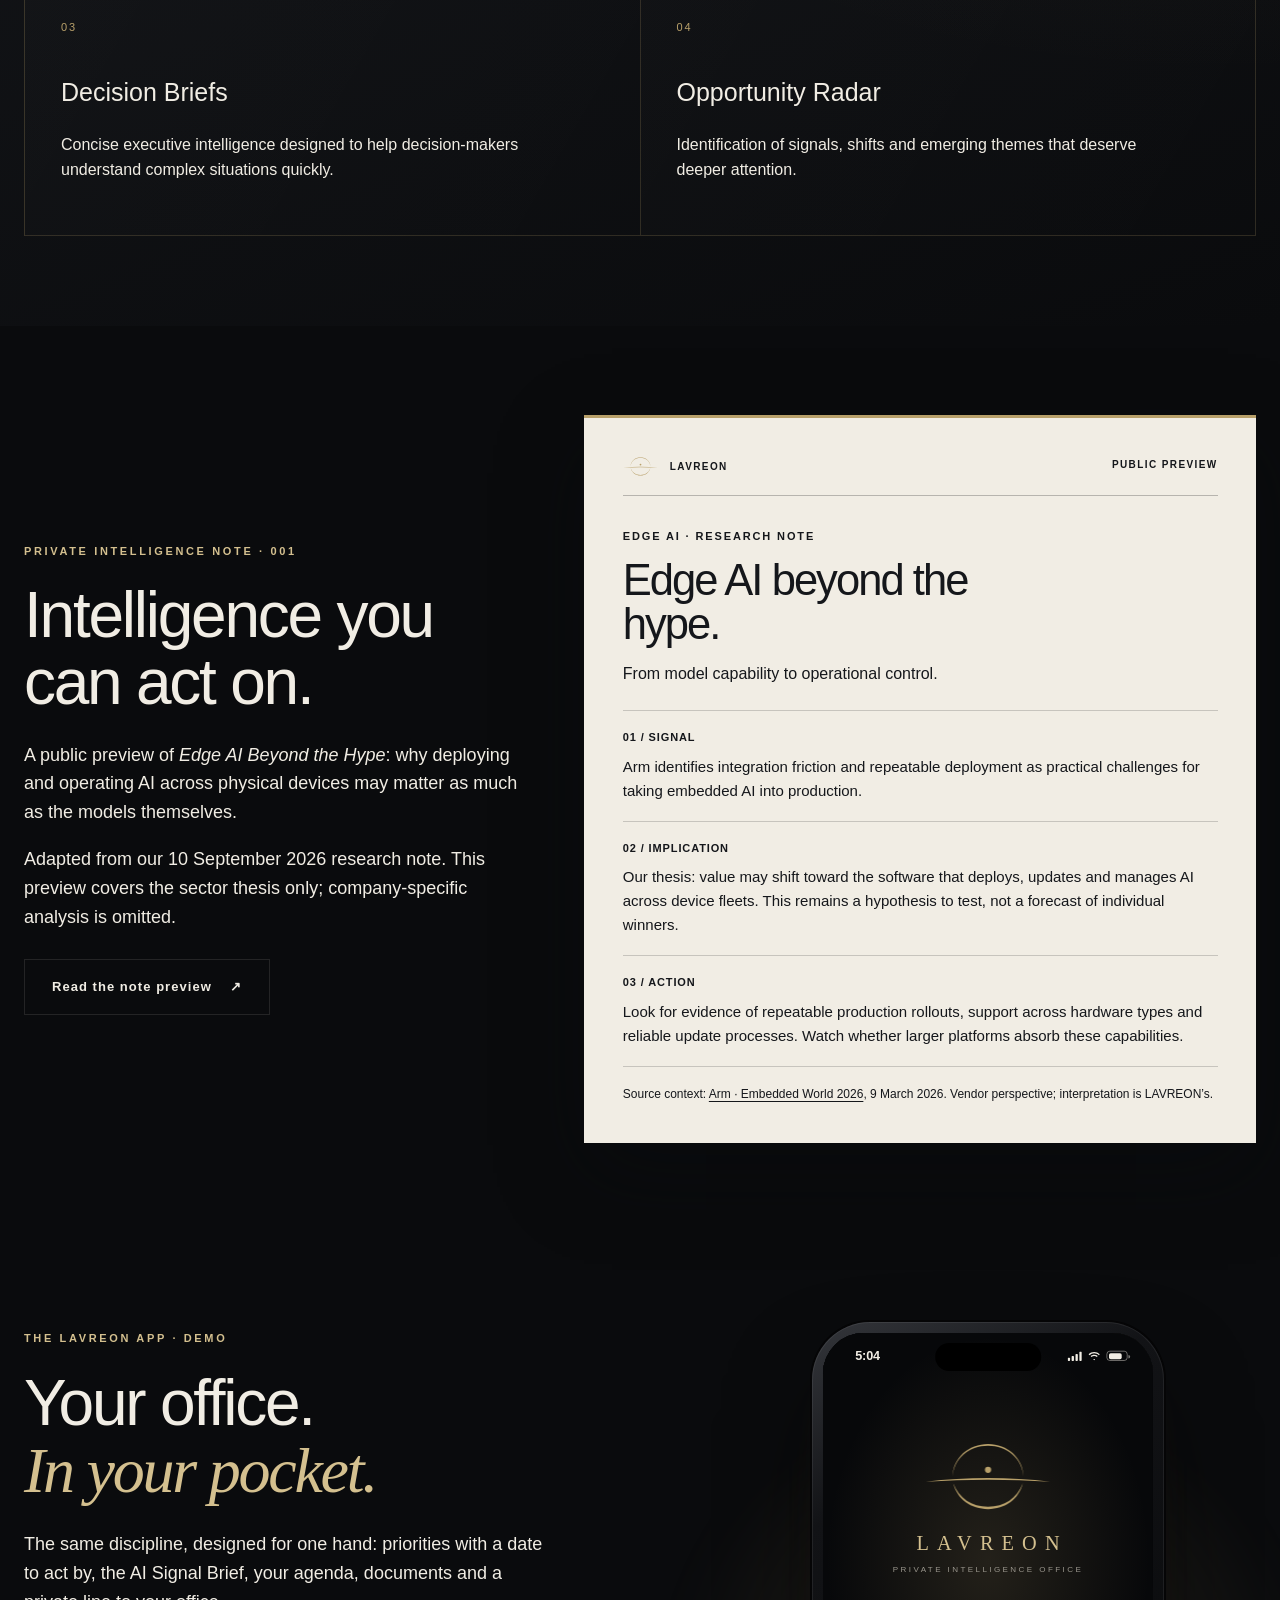
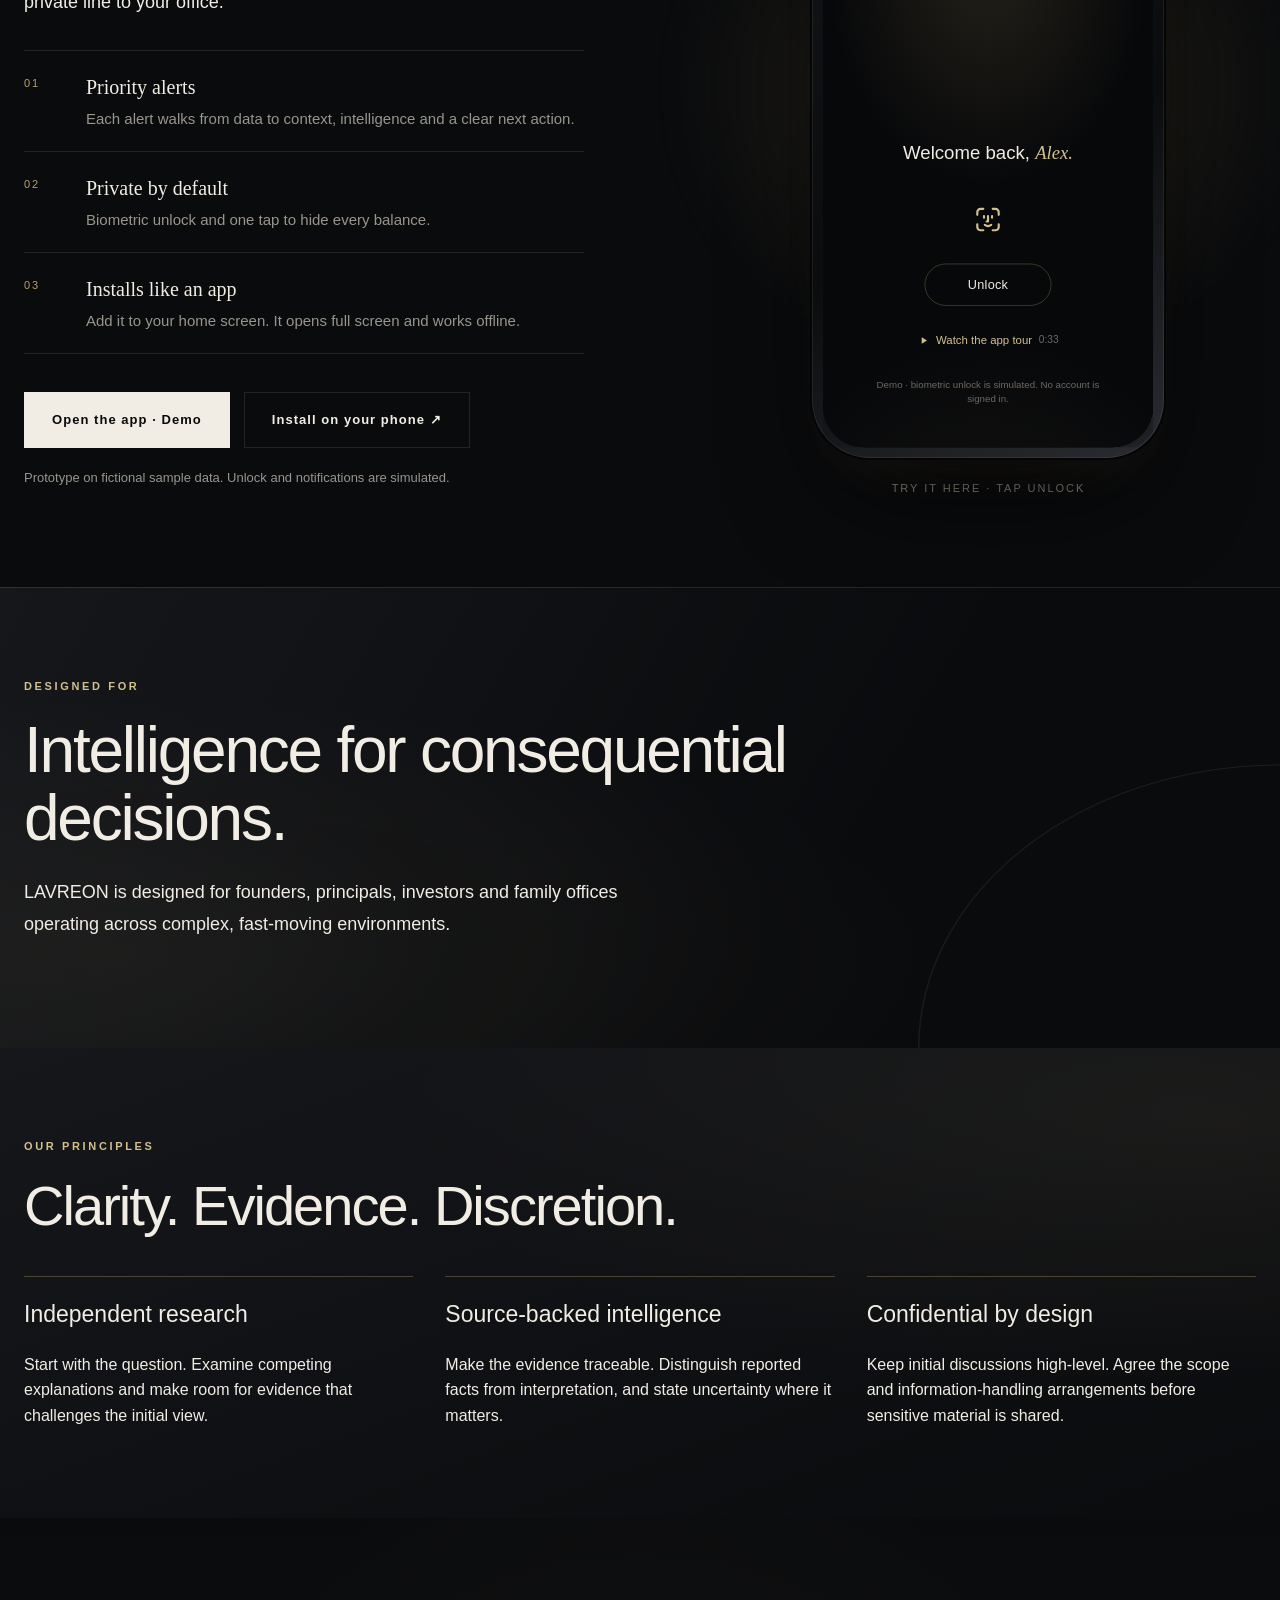
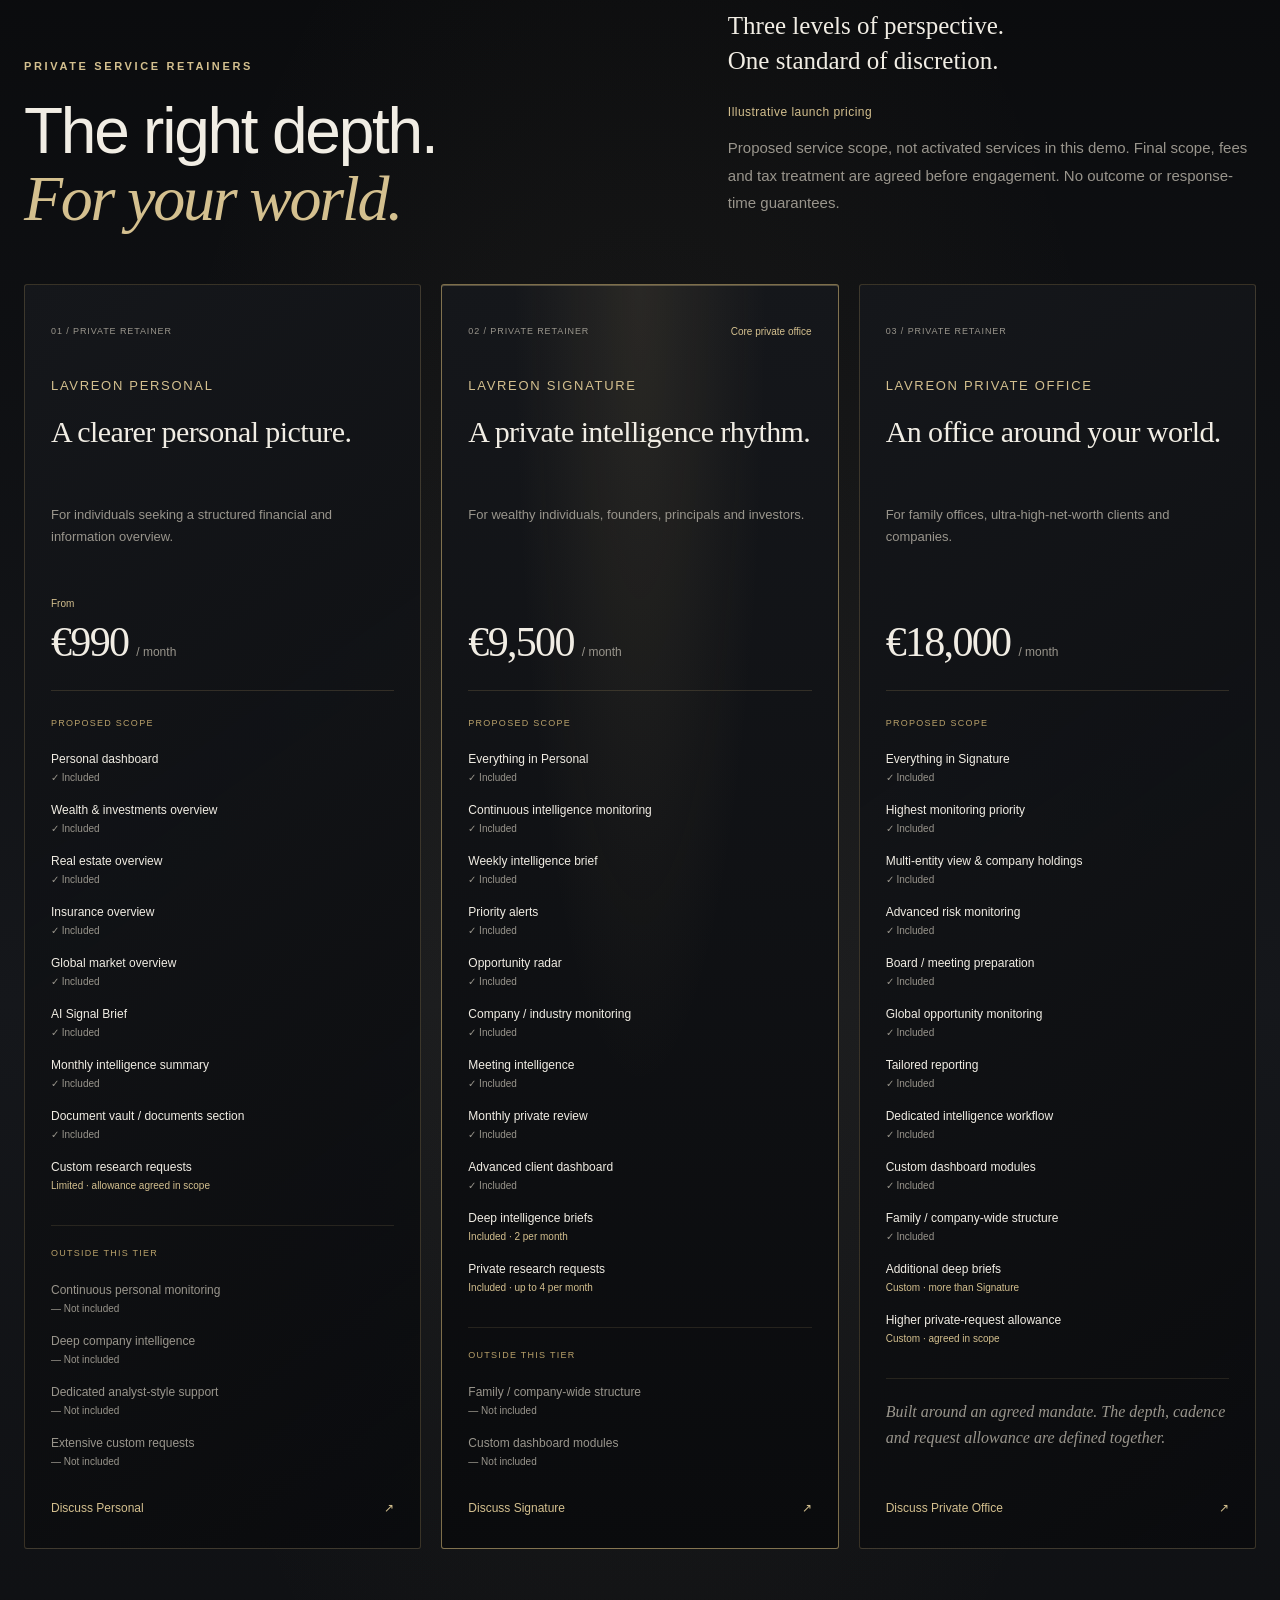
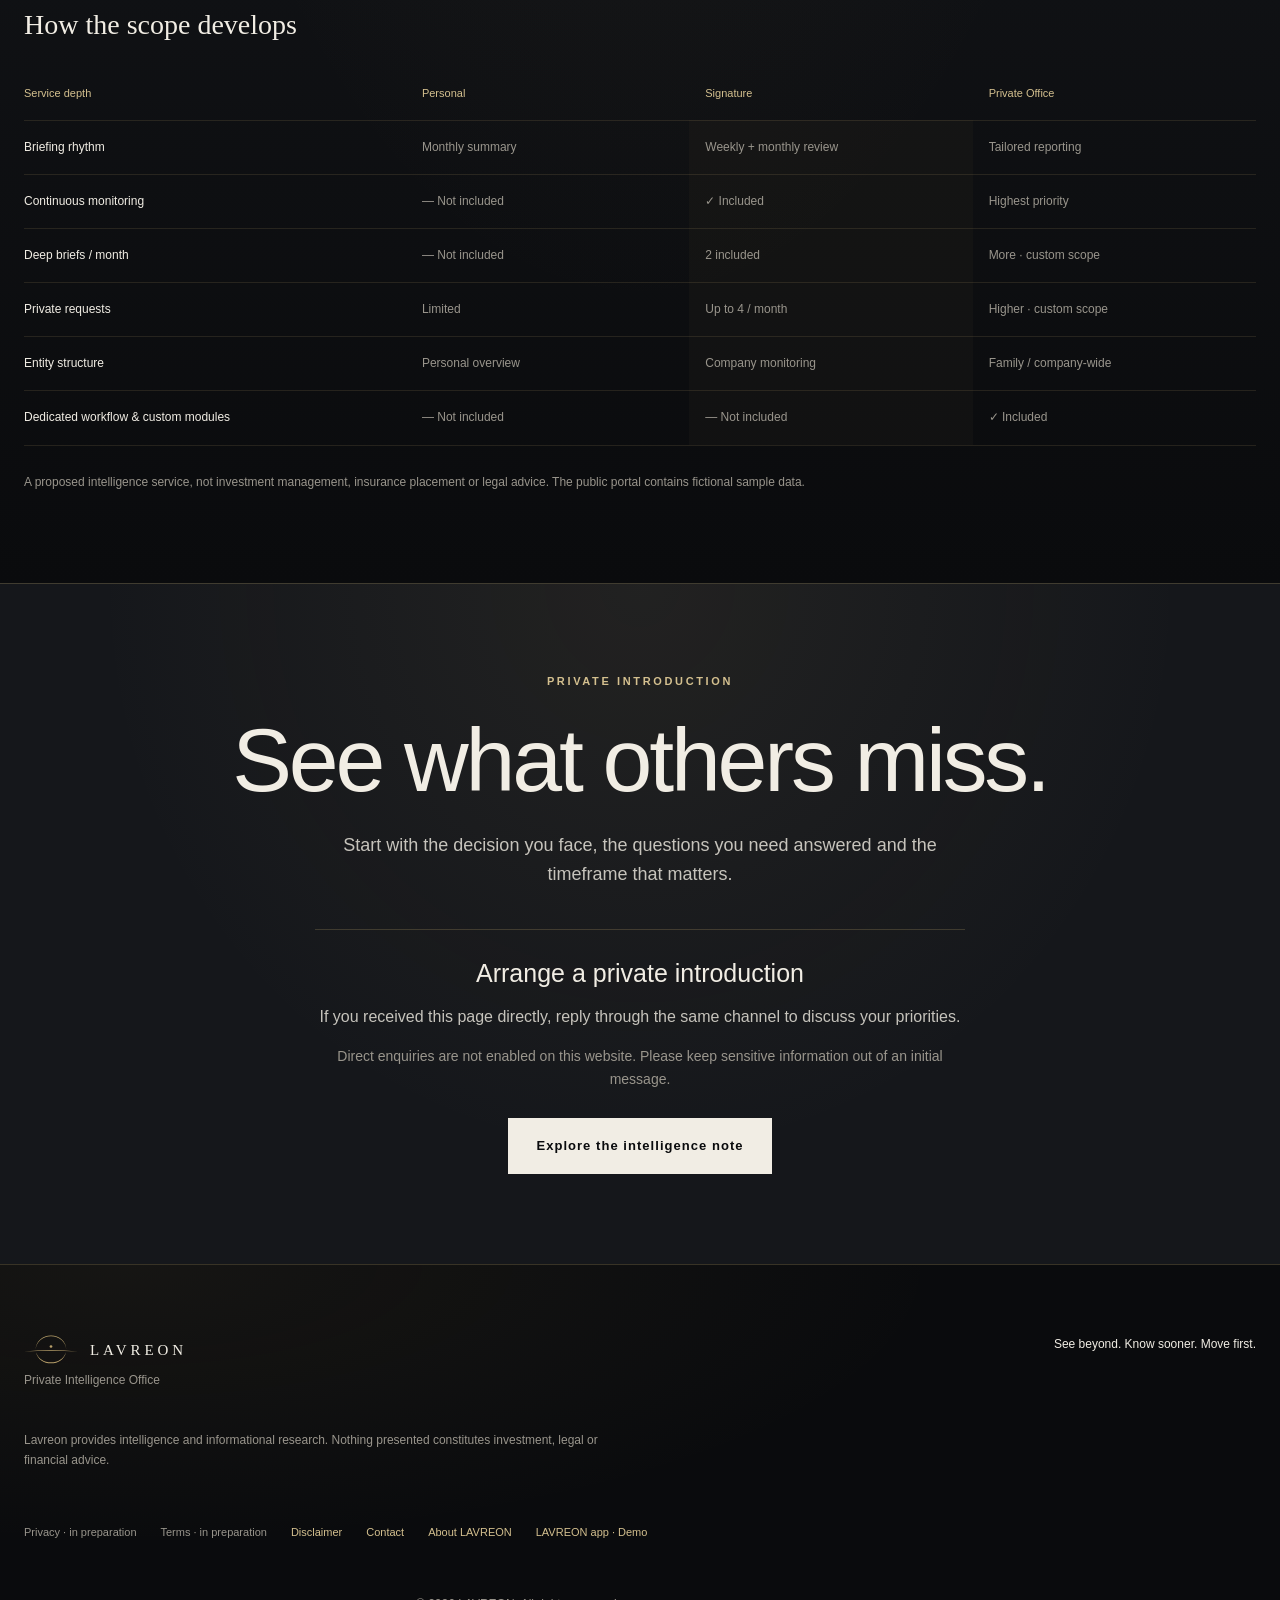
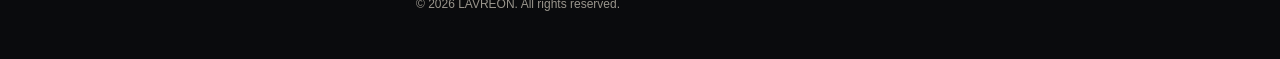
==== commit f7791255: "Remove the Ajoura link from the header Lavreon and Ajoura are kept separate, so the header (which is" ====
--- a/index.html
+++ b/index.html
@@ -33,7 +33,7 @@
 <script src="language.js?v=fi-numbers-1" defer></script>
   <script src="intro.js?v=intro-short-1" defer></script>
   <script src="site.js?v=app-1" defer></script>
-<link rel="stylesheet" href="premium.css?v=ajoura-link-1">
+<link rel="stylesheet" href="premium.css?v=nav-fit-1">
 </head>
 
 <body class="public-site">
@@ -54,7 +54,6 @@
       <a href="#brief">Brief</a>
       <a href="#pricing">Retainers</a>
       <a href="app/">App<span class="nav-arrow" aria-hidden="true">↗</span></a>
-      <a href="https://mestarihannes.github.io/Ajoura/" translate="no">Ajoura<span class="nav-arrow" aria-hidden="true">↗</span></a>
       <a class="nav-portal" href="dashboard.html">Client Portal · Demo</a>
     </nav>
 
--- a/premium.css
+++ b/premium.css
@@ -338,7 +338,7 @@
 .hero-app-link:hover { background: #b8a06a1f; border-color: #d4c08f; }
 .hero-app-badge { padding: 5px 10px; border-radius: 999px; background: #b8a06a; color: #0a0b0d; font-size: 10px; font-weight: 600; letter-spacing: .14em; text-transform: uppercase; }
 .nav-arrow { margin-left: 6px; color: #d4c08f; }
-/* Seven header links (App and Ajoura included) fit on narrow desktops in both languages. */
+/* Header links fit on narrow desktops in both languages. */
 @media (min-width: 901px) and (max-width: 1280px) {
   .public-site .site-header { gap: 16px; }
   .public-site .navigation { gap: 14px; }
